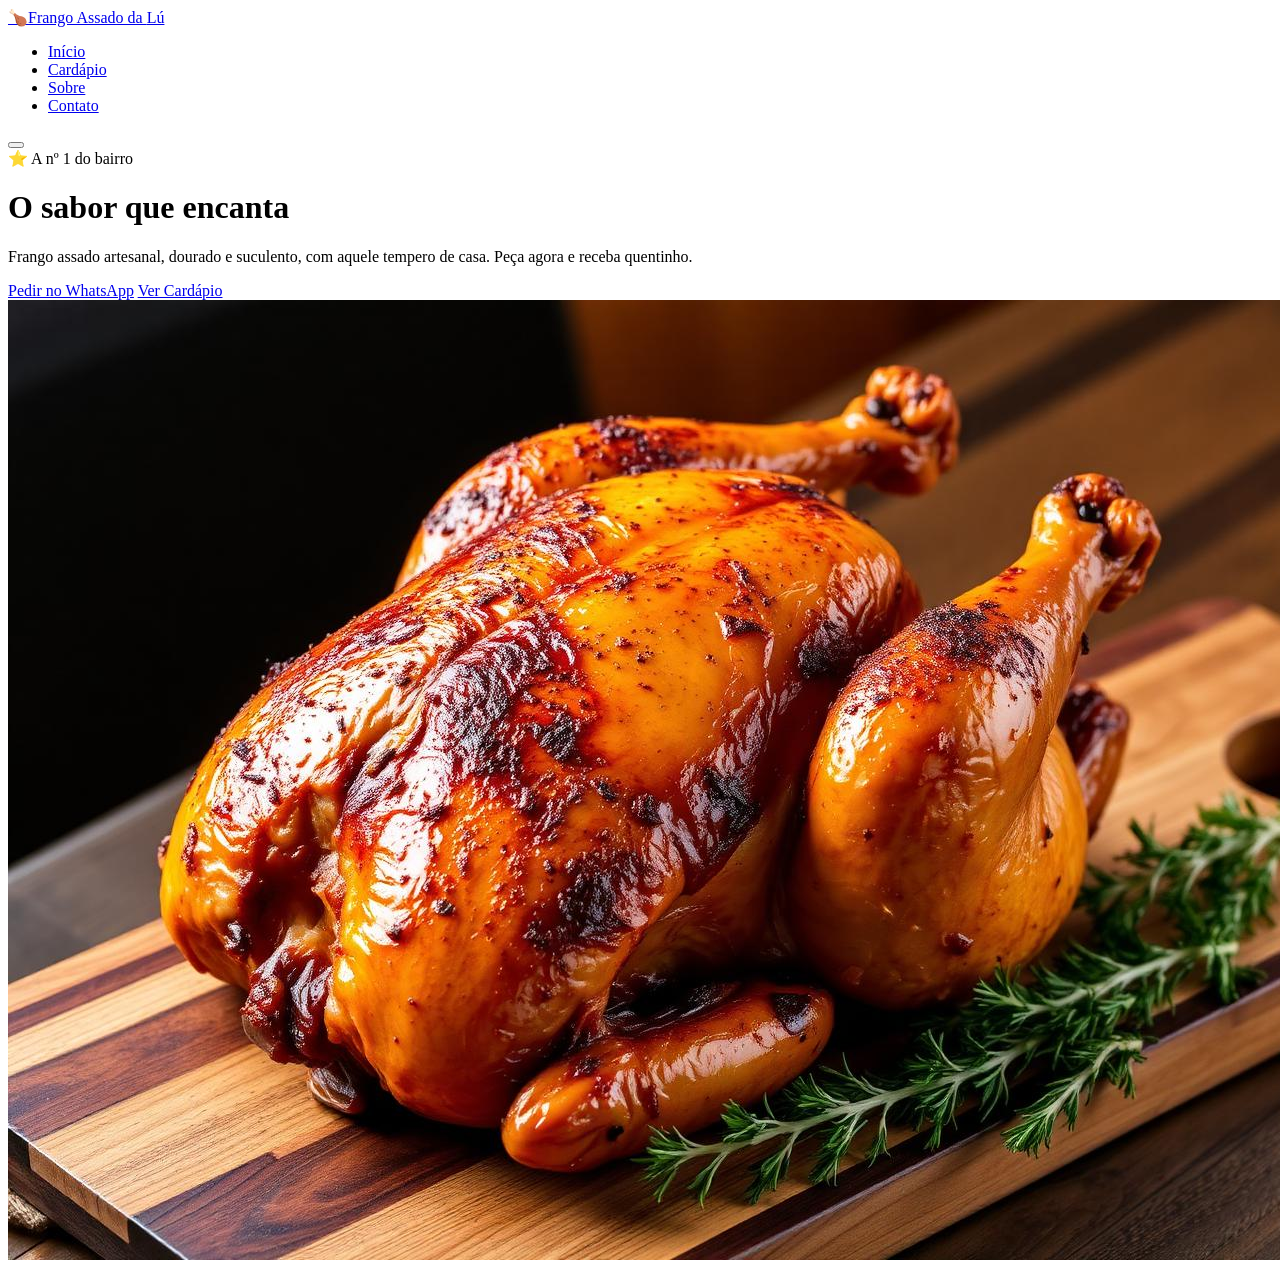
==== Projeto-Frango/index.html @ af5839d5 "html" ====
<!doctype html>
<html lang="pt-br">
  <head>
    <meta charset="UTF-8" />
    <meta name="viewport" content="width=device-width, initial-scale=1.0" />
    <title>Frango Assado da Lú</title>
    <meta
      name="description"
      content="Frango assado artesanal, marmitas e bebidas com tempero especial. Peça pelo WhatsApp."
    />
    <link rel="preconnect" href="https://fonts.googleapis.com" />
    <link rel="preconnect" href="https://fonts.gstatic.com" crossorigin />
    <link
      href="https://fonts.googleapis.com/css2?family=Poppins:wght@400;500;700&display=swap"
      rel="stylesheet"
    />
    <link
      rel="stylesheet"
      href="https://cdnjs.cloudflare.com/ajax/libs/font-awesome/6.0.0-beta3/css/all.min.css"
    />
    <link rel="stylesheet" href="style.css" />
  </head>
  <body>
    <!-- NAVBAR -->
    <nav class="navbar" id="navbar">
      <div class="container nav-inner">
        <a href="#home" class="logo"> 🍗Frango Assado da <span>Lú</span></a>
        <ul class="nav-links" id="navlinks">
          <li><a href="#home">Início</a></li>
          <li><a href="#menu">Cardápio</a></li>
          <li><a href="#about">Sobre</a></li>
          <li><a href="#contact">Contato</a></li>
        </ul>
        <button class="menu-toggle" id="menuToggle" aria-label="Menu">
          <span></span><span></span><span></span>
        </button>
      </div>
    </nav>
    <!-- HERO -->
    <header class="hero" id="home">
      <div class="container hero-grid">
        <div class="hero-text">
          <span class="badge">⭐ A nº 1 do bairro</span>
          <h1>O sabor que <span class="highlight">encanta</span></h1>
          <p>
            Frango assado artesanal, dourado e suculento, com aquele tempero de
            casa. Peça agora e receba quentinho.
          </p>
          <div class="hero-actions">
            <a
              href="https://wa.me/5511999999999"
              class="btn btn-priamry"
              target="_blank"
              rel="noopener"
              >Pedir no WhatsApp</a
            >
            <a href="#cardapio" class="btn btn-ghost"> Ver Cardápio</a>
          </div>
        </div>
        <div class="hero-image">
          <img src="Imagens/hero.jpg" alt="Frango assado dourado" />
        </div>
      </div>
    </header>
  </body>
</html>
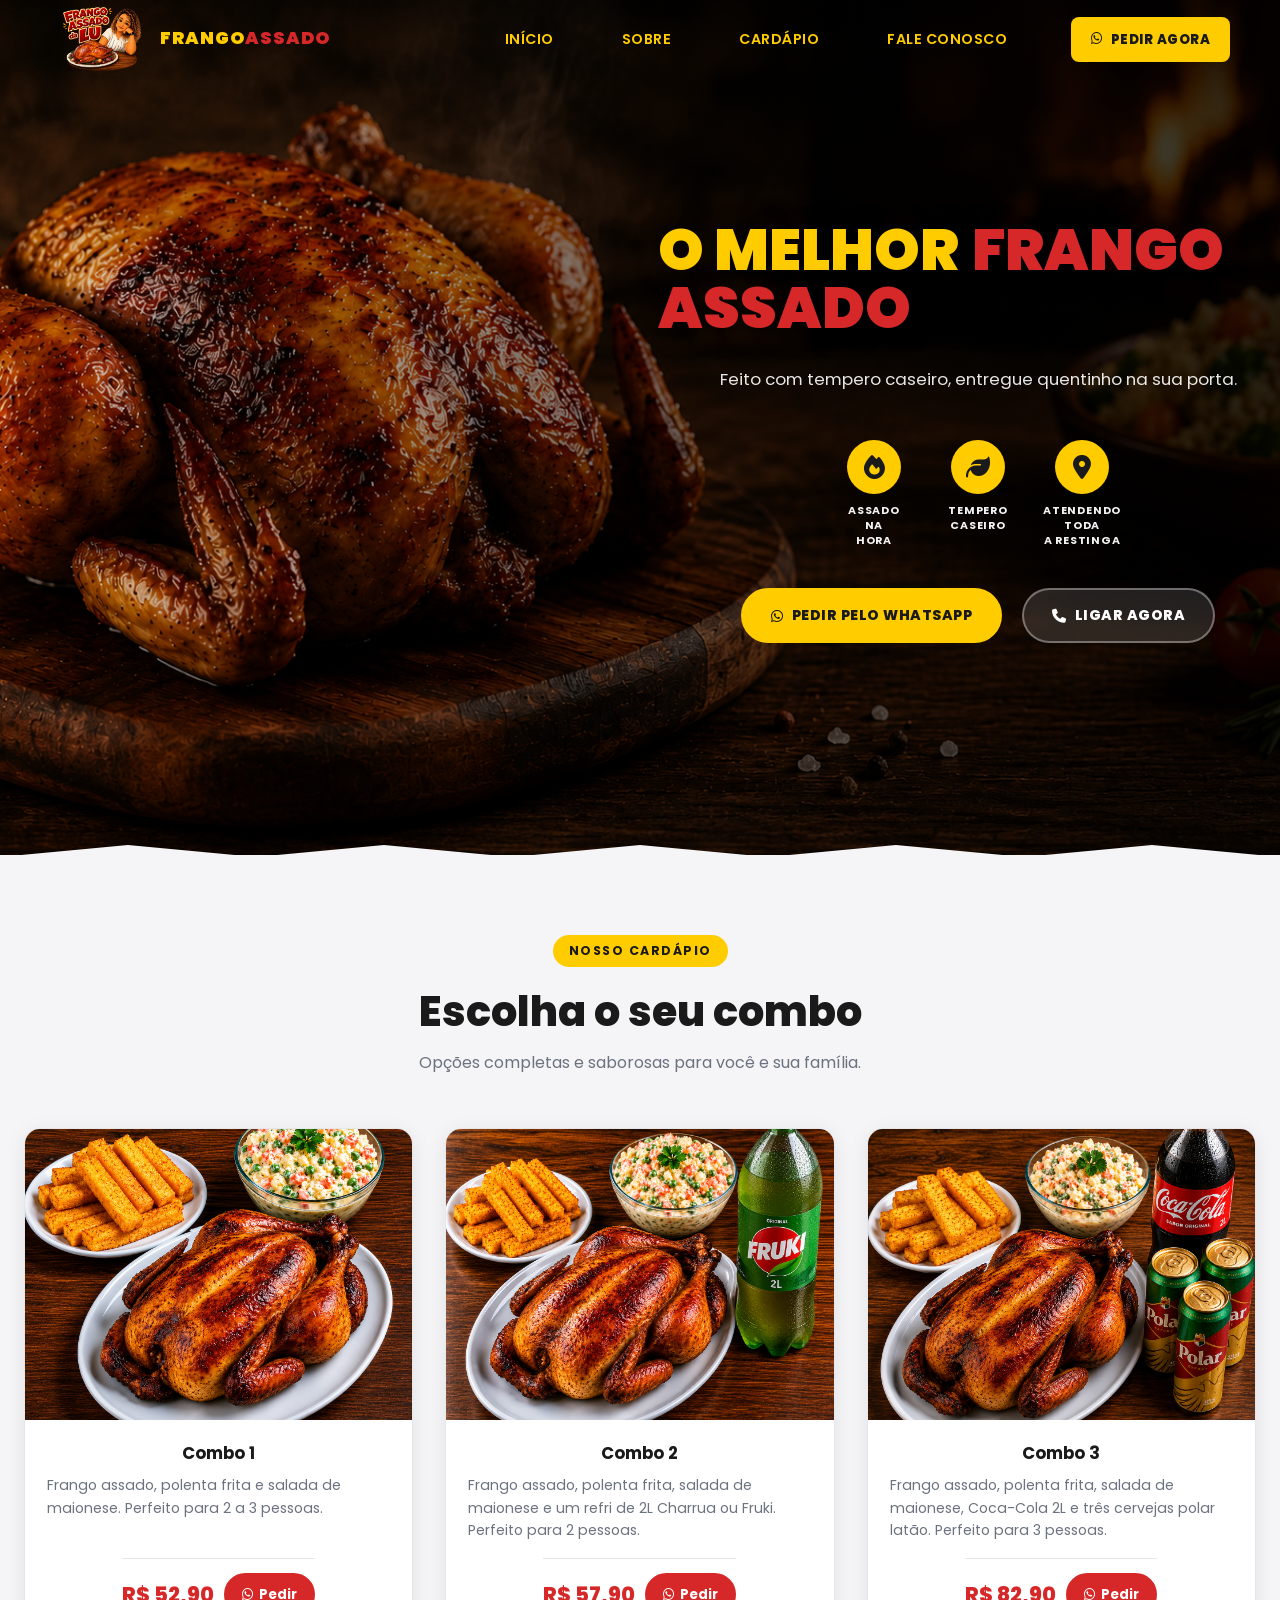
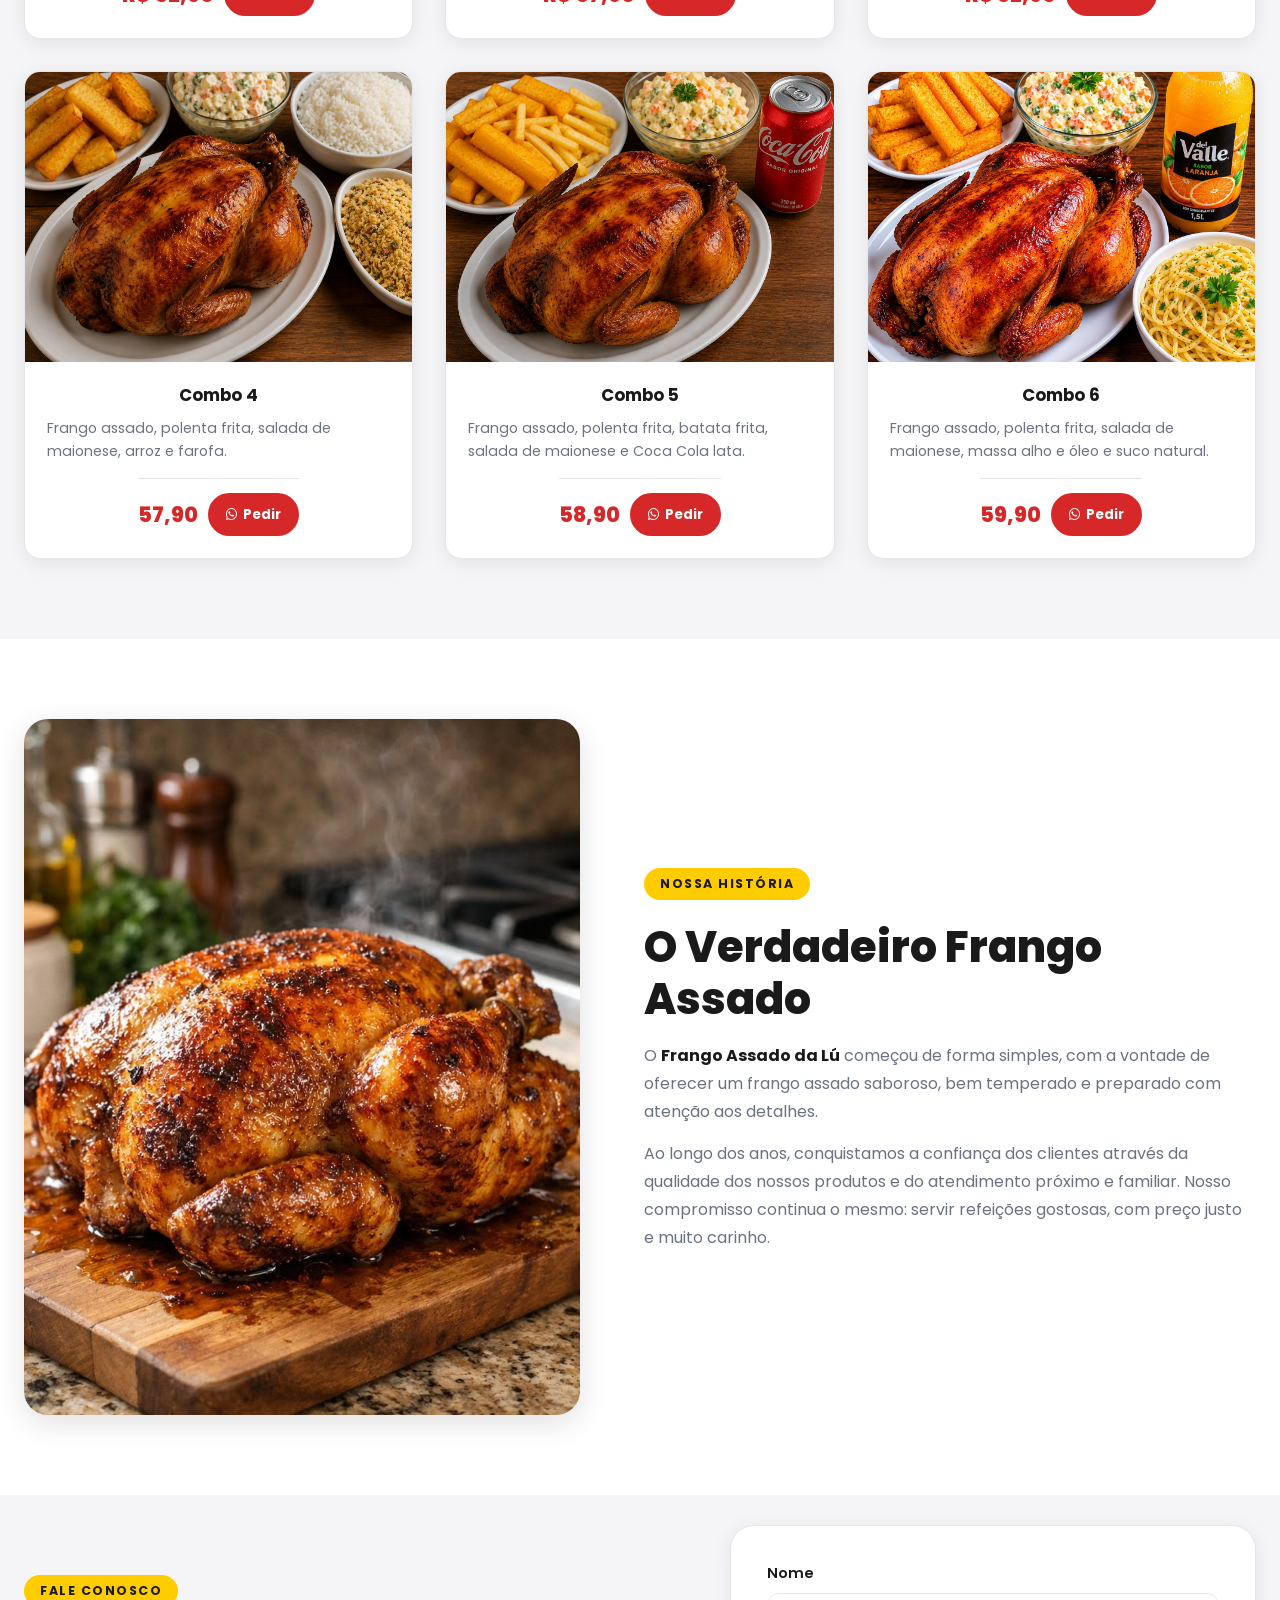
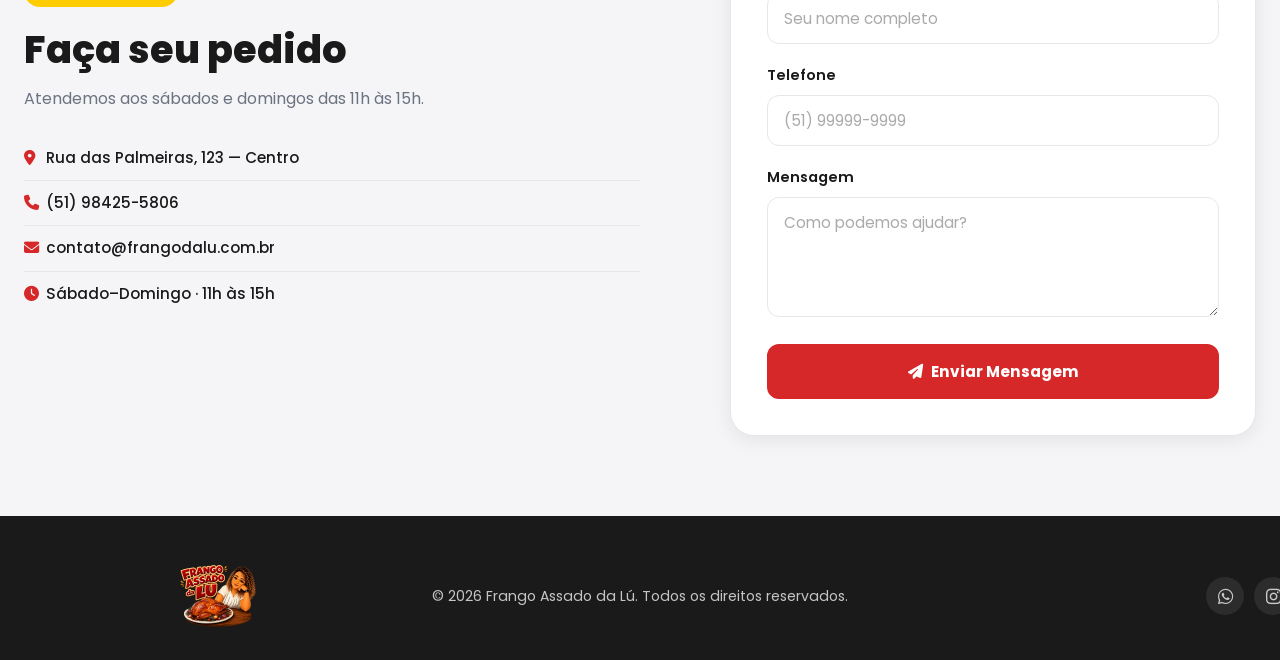
==== commit 31c18c2e: "Mais Atualizações" ====
--- a/Projeto-Frango/index.html
+++ b/Projeto-Frango/index.html
@@ -11,56 +11,410 @@
     <link rel="preconnect" href="https://fonts.googleapis.com" />
     <link rel="preconnect" href="https://fonts.gstatic.com" crossorigin />
     <link
-      href="https://fonts.googleapis.com/css2?family=Poppins:wght@400;500;700&display=swap"
+      href="https://fonts.googleapis.com/css2?family=Poppins:wght@400;500;600;700;800;900&display=swap"
       rel="stylesheet"
     />
     <link
       rel="stylesheet"
-      href="https://cdnjs.cloudflare.com/ajax/libs/font-awesome/6.0.0-beta3/css/all.min.css"
+      href="https://cdnjs.cloudflare.com/ajax/libs/font-awesome/6.4.0/css/all.min.css"
     />
-    <link rel="stylesheet" href="style.css" />
+    <link rel="stylesheet" href="frango.css" />
   </head>
   <body>
     <!-- NAVBAR -->
-    <nav class="navbar" id="navbar">
+    <nav class="navbar" id="navbar" aria-label="Menu principal">
       <div class="container nav-inner">
-        <a href="#home" class="logo"> 🍗Frango Assado da <span>Lú</span></a>
+        <a href="#home" class="logo">
+          <div class="logo-icon">
+            <img
+              src="Imagens/Image 5 7 de jun. de 2026, 18_59_20.png"
+              alt="Logo do Frango Assado"
+            />
+          </div>
+          <div class="logo-texto">
+            <span class="logo-frango">FRANGO</span>
+            <span class="logo-assado">ASSADO</span>
+          </div>
+        </a>
+
         <ul class="nav-links" id="navlinks">
-          <li><a href="#home">Início</a></li>
-          <li><a href="#menu">Cardápio</a></li>
-          <li><a href="#about">Sobre</a></li>
-          <li><a href="#contact">Contato</a></li>
+          <li><a href="#home" class="nav-active">INÍCIO</a></li>
+          <li><a href="#sobre">SOBRE</a></li>
+          <li><a href="#cardapio">CARDÁPIO</a></li>
+          <li><a href="#contato">FALE CONOSCO</a></li>
         </ul>
-        <button class="menu-toggle" id="menuToggle" aria-label="Menu">
+
+        <a
+          href="https://wa.me/5551984255806"
+          class="btn-nav-pedir"
+          target="_blank"
+          rel="noopener noreferrer"
+        >
+          <i class="fa-brands fa-whatsapp"></i> PEDIR AGORA
+        </a>
+
+        <button
+          class="menu-toggle"
+          id="menuToggle"
+          aria-label="Abrir menu"
+          aria-expanded="false"
+        >
           <span></span><span></span><span></span>
         </button>
       </div>
     </nav>
+
     <!-- HERO -->
     <header class="hero" id="home">
-      <div class="container hero-grid">
+      <div class="hero-bg">
+        <img
+          src="Imagens/Image 7 1 de jun. de 2026, 20_41_05.png"
+          alt="Frango assado dourado e suculento"
+          class="hero-bg-img"
+        />
+        <div class="hero-overlay"></div>
+        <div class="hero-torn-edge"></div>
+      </div>
+      <div class="container hero-content">
         <div class="hero-text">
-          <span class="badge">⭐ A nº 1 do bairro</span>
-          <h1>O sabor que <span class="highlight">encanta</span></h1>
-          <p>
-            Frango assado artesanal, dourado e suculento, com aquele tempero de
-            casa. Peça agora e receba quentinho.
+          <h1>O MELHOR <span class="highlight-yellow">FRANGO ASSADO</span></h1>
+          <p class="hero-sub">
+            Feito com tempero caseiro, entregue quentinho na sua porta.
           </p>
+          <div class="hero-badges">
+            <div class="hero-badge-item">
+              <i class="fa-solid fa-fire"></i>
+              <span>ASSADO NA <br />HORA</span>
+            </div>
+            <div class="hero-badge-item">
+              <i class="fa-solid fa-leaf"></i>
+              <span>TEMPERO <br />CASEIRO</span>
+            </div>
+            <div class="hero-badge-item">
+              <i class="fa-solid fa-map-marker-alt"></i>
+              <span>ATENDENDO TODA<br />A RESTINGA</span>
+            </div>
+          </div>
           <div class="hero-actions">
             <a
-              href="https://wa.me/5511999999999"
-              class="btn btn-priamry"
+              href="https://wa.me/5551984255806"
+              class="btn btn-yellow"
               target="_blank"
-              rel="noopener"
-              >Pedir no WhatsApp</a
+              rel="noopener noreferrer"
             >
-            <a href="#cardapio" class="btn btn-ghost"> Ver Cardápio</a>
+              <i class="fa-brands fa-whatsapp"></i> PEDIR PELO WHATSAPP
+            </a>
+            <a href="#contato" class="btn btn-dark">
+              <i class="fa-solid fa-phone"></i> LIGAR AGORA
+            </a>
           </div>
         </div>
-        <div class="hero-image">
-          <img src="Imagens/hero.jpg" alt="Frango assado dourado" />
-        </div>
       </div>
     </header>
+
+    <!-- CARDÁPIO -->
+    <section class="section cardapio" id="cardapio">
+      <div class="container">
+        <div class="section-head">
+          <span class="eyebrow">Nosso Cardápio</span>
+          <h2>Escolha o seu combo</h2>
+          <p>Opções completas e saborosas para você e sua família.</p>
+        </div>
+
+        <div class="cards-grid">
+          <!-- Linha 1: combos com imagem -->
+          <article class="card">
+            <div class="card-img">
+              <img
+                src="Imagens/Image 4 7 de jun. de 2026, 20_10_17.png"
+                alt="Combo Frango Inteiro"
+                loading="lazy"
+              />
+            </div>
+            <div class="card-body">
+              <h3>Combo 1</h3>
+              <p class="card-desc">
+                Frango assado, polenta frita e salada de maionese. Perfeito para
+                2 a 3 pessoas.
+              </p>
+              <div class="card-footer">
+                <span class="preco">R$ 52,90</span>
+                <a
+                  href="https://wa.me/5551984255806"
+                  class="btn-pedir"
+                  target="_blank"
+                  rel="noopener noreferrer"
+                >
+                  <i class="fa-brands fa-whatsapp"></i> Pedir
+                </a>
+              </div>
+            </div>
+          </article>
+
+          <article class="card">
+            <div class="card-img">
+              <img
+                src="Imagens/Image 2 7 de jun. de 2026, 20_10_29.png"
+                alt="Combo Meio Frango"
+                loading="lazy"
+              />
+            </div>
+            <div class="card-body">
+              <h3>Combo 2</h3>
+              <p class="card-desc">
+                Frango assado, polenta frita, salada de maionese e um refri de
+                2L Charrua ou Fruki. Perfeito para 2 pessoas.
+              </p>
+              <div class="card-footer">
+                <span class="preco">R$ 57,90</span>
+                <a
+                  href="https://wa.me/5551984255806"
+                  class="btn-pedir"
+                  target="_blank"
+                  rel="noopener noreferrer"
+                >
+                  <i class="fa-brands fa-whatsapp"></i> Pedir
+                </a>
+              </div>
+            </div>
+          </article>
+
+          <article class="card">
+            <div class="card-img">
+              <img
+                src="Imagens/Image 7 de jun. de 2026, 20_50_08.png"
+                alt="Combo Frango Picante"
+                loading="lazy"
+              />
+            </div>
+            <div class="card-body">
+              <h3>Combo 3</h3>
+              <p class="card-desc">
+                Frango assado, polenta frita, salada de maionese, Coca-Cola 2L e
+                três cervejas polar latão. Perfeito para 3 pessoas.
+              </p>
+              <div class="card-footer">
+                <span class="preco">R$ 82,90</span>
+                <a
+                  href="https://wa.me/5551984255806"
+                  class="btn-pedir"
+                  target="_blank"
+                  rel="noopener noreferrer"
+                >
+                  <i class="fa-brands fa-whatsapp"></i> Pedir
+                </a>
+              </div>
+            </div>
+          </article>
+
+          <article class="card">
+            <div class="card-img">
+              <img
+                src="Imagens/combo1.png"
+                alt="Frango assado polenta frita salada de maionese arroz e farofa"
+                loading="lazy"
+              />
+            </div>
+            <div class="card-body">
+              <h3>Combo 4</h3>
+              <p class="card-desc">
+                Frango assado, polenta frita, salada de maionese, arroz e
+                farofa.
+              </p>
+              <div class="card-footer">
+                <span class="preco">57,90</span>
+                <a
+                  href="https://wa.me/5551984255806"
+                  class="btn-pedir"
+                  target="_blank"
+                  rel="noopener noreferrer"
+                >
+                  <i class="fa-brands fa-whatsapp"></i> Pedir
+                </a>
+              </div>
+            </div>
+          </article>
+
+          <article class="card">
+            <div class="card-img">
+              <img
+                src="Imagens/combo2.png"
+                alt="frango assado inteiro polenta e batata frita salada de maionese coca cola lata"
+                loading="lazy"
+              />
+            </div>
+            <div class="card-body">
+              <h3>Combo 5</h3>
+              <p class="card-desc">
+                Frango assado, polenta frita, batata frita, salada de maionese e
+                Coca Cola lata.
+              </p>
+              <div class="card-footer">
+                <span class="preco">58,90</span>
+                <a
+                  href="https://wa.me/5551984255806"
+                  class="btn-pedir"
+                  target="_blank"
+                  rel="noopener noreferrer"
+                >
+                  <i class="fa-brands fa-whatsapp"></i> Pedir
+                </a>
+              </div>
+            </div>
+          </article>
+
+          <article class="card">
+            <div class="card-img">
+              <img
+                src="Imagens/combo3.png"
+                alt="frango assado inteiro polenta e batata frita salada de maionese coca cola lata cerveja polar lata"
+                loading="lazy"
+              />
+            </div>
+            <div class="card-body">
+              <h3>Combo 6</h3>
+              <p class="card-desc">
+                Frango assado, polenta frita, salada de maionese, massa alho e
+                óleo e suco natural.
+              </p>
+              <div class="card-footer">
+                <span class="preco">59,90</span>
+                <a
+                  href="https://wa.me/5551984255806"
+                  class="btn-pedir"
+                  target="_blank"
+                  rel="noopener noreferrer"
+                >
+                  <i class="fa-brands fa-whatsapp"></i> Pedir
+                </a>
+              </div>
+            </div>
+          </article>
+        </div>
+      </div>
+    </section>
+
+    <!-- SOBRE -->
+    <section class="section sobre" id="sobre">
+      <div class="container sobre-grid">
+        <div class="sobre-image">
+          <img
+            src="Imagens/df5603083212c1d8d570ab9d899d1f08.jpg"
+            alt="Frango assado sendo preparado com carinho"
+          />
+        </div>
+        <div class="sobre-text">
+          <span class="eyebrow">Nossa História</span>
+          <h2>O Verdadeiro Frango Assado</h2>
+          <p>
+            O <strong>Frango Assado da Lú</strong> começou de forma simples, com
+            a vontade de oferecer um frango assado saboroso, bem temperado e
+            preparado com atenção aos detalhes.
+          </p>
+          <p>
+            Ao longo dos anos, conquistamos a confiança dos clientes através da
+            qualidade dos nossos produtos e do atendimento próximo e familiar.
+            Nosso compromisso continua o mesmo: servir refeições gostosas, com
+            preço justo e muito carinho.
+          </p>
+        </div>
+      </div>
+    </section>
+
+    <!-- CONTATO -->
+    <section class="section contato" id="contato">
+      <div class="container">
+        <div class="contato-grid">
+          <div class="contato-info">
+            <span class="eyebrow">Fale conosco</span>
+            <h2>Faça seu pedido</h2>
+            <p>Atendemos aos sábados e domingos das 11h às 15h.</p>
+            <ul class="info-list">
+              <li>
+                <i class="fa-solid fa-location-dot"></i> Rua das Palmeiras, 123
+                — Centro
+              </li>
+              <li><i class="fa-solid fa-phone"></i> (51) 98425-5806</li>
+              <li>
+                <i class="fa-solid fa-envelope"></i> contato@frangodalu.com.br
+              </li>
+              <li>
+                <i class="fa-solid fa-clock"></i> Sábado–Domingo · 11h às 15h
+              </li>
+            </ul>
+          </div>
+          <form class="formulario" id="formContato" novalidate>
+            <div class="form-group">
+              <label for="nome">Nome</label>
+              <input
+                type="text"
+                id="nome"
+                name="nome"
+                placeholder="Seu nome completo"
+                autocomplete="name"
+              />
+              <span class="erro" id="erro-nome"></span>
+            </div>
+            <div class="form-group">
+              <label for="telefone">Telefone</label>
+              <input
+                type="tel"
+                id="telefone"
+                name="telefone"
+                placeholder="(51) 99999-9999"
+                autocomplete="tel"
+              />
+              <span class="erro" id="erro-telefone"></span>
+            </div>
+            <div class="form-group">
+              <label for="mensagem">Mensagem</label>
+              <textarea
+                id="mensagem"
+                name="mensagem"
+                rows="4"
+                placeholder="Como podemos ajudar?"
+              ></textarea>
+              <span class="erro" id="erro-mensagem"></span>
+            </div>
+            <button type="submit" class="btn btn-primary btn-block">
+              <i class="fa-solid fa-paper-plane"></i> Enviar Mensagem
+            </button>
+            <p class="form-sucesso" id="formSucesso">
+              ✅ Mensagem enviada! Entraremos em contato em breve.
+            </p>
+          </form>
+        </div>
+      </div>
+    </section>
+
+    <!-- FOOTER -->
+    <footer class="footer">
+      <div class="container footer-inner">
+        <img
+          src="Imagens/Image 5 7 de jun. de 2026, 18_59_20.png"
+          alt="Frango Assado da Lú"
+        />
+        <p>&copy; 2026 Frango Assado da Lú. Todos os direitos reservados.</p>
+        <div class="footer-social">
+          <img src="Imagens/footer-pag.webp" alt="" />
+          <a
+            href="https://wa.me/5551984255806"
+            target="_blank"
+            rel="noopener noreferrer"
+            aria-label="WhatsApp"
+          >
+            <i class="fa-brands fa-whatsapp"></i>
+          </a>
+          <a
+            href="https://www.instagram.com/frango.assadodaluh/"
+            target="_blank"
+            rel="noopener noreferrer"
+            aria-label="Instagram"
+          >
+            <i class="fa-brands fa-instagram"></i>
+          </a>
+        </div>
+      </div>
+    </footer>
   </body>
 </html>
--- a/Projeto-Frango/frango.css
+++ b/Projeto-Frango/frango.css
@@ -0,0 +1,927 @@
+/* =====================================================
+   Frango Assado da Lú — frango.css
+   ===================================================== */
+
+/* VARIÁVEIS */
+:root {
+  --vermelho: #d62828;
+  --vermelho-escuro: #a51d1d;
+  --vermelho-light: #fff0f0;
+  --amarelo: #ffcc00;
+  --branco: #ffffff;
+  --preto: #1a1a1a;
+  --cinza: #6b7280;
+  --cinza-claro: #f5f5f7;
+  --cinza-borda: #e5e7eb;
+  --sombra: 0 4px 20px rgba(0, 0, 0, 0.08);
+  --sombra-media: 0 8px 30px rgba(0, 0, 0, 0.12);
+  --raio: 16px;
+  --raio-lg: 24px;
+  --transicao: all 0.3s ease;
+}
+
+/* RESET */
+*,
+*::before,
+*::after {
+  margin: 0;
+  padding: 0;
+  box-sizing: border-box;
+  justify-content: center;
+  align-items: center;
+}
+
+html {
+  scroll-behavior: smooth;
+  scroll-padding-top: 80px;
+}
+
+body {
+  font-family: "Poppins", sans-serif;
+  color: var(--preto);
+  background: var(--branco);
+  line-height: 1.6;
+  overflow-x: hidden;
+  -webkit-font-smoothing: antialiased;
+}
+
+img {
+  max-width: 100%;
+  display: block;
+}
+a {
+  text-decoration: none;
+  color: inherit;
+  transition: var(--transicao);
+}
+ul {
+  list-style: none;
+}
+button {
+  font-family: inherit;
+  cursor: pointer;
+  border: none;
+  background: none;
+}
+
+/* LAYOUT */
+.container {
+  max-width: 1400px;
+  margin: 0 auto;
+  padding: 0 24px;
+}
+.section {
+  padding: 80px 0;
+}
+
+/* EYEBROW */
+.eyebrow {
+  display: inline-block;
+  background: var(--amarelo);
+  color: var(--preto);
+  font-weight: 700;
+  padding: 6px 16px;
+  border-radius: 999px;
+  font-size: 0.78rem;
+  text-transform: uppercase;
+  letter-spacing: 1.5px;
+  margin-bottom: 14px;
+}
+
+/* SECTION HEAD */
+.section-head {
+  text-align: center;
+  max-width: 640px;
+  margin: 0 auto 52px;
+}
+.section-head h2 {
+  font-size: clamp(1.9rem, 4vw, 2.6rem);
+  font-weight: 800;
+  line-height: 1.2;
+  margin: 6px 0 12px;
+}
+.section-head p {
+  color: var(--cinza);
+  font-size: 1rem;
+  line-height: 1.7;
+}
+
+/* BOTÕES */
+.btn {
+  display: inline-flex;
+  align-items: center;
+  justify-content: center;
+  gap: 8px;
+  padding: 14px 28px;
+  border-radius: 999px;
+  font-weight: 700;
+  font-size: 0.95rem;
+  transition: var(--transicao);
+  cursor: pointer;
+  border: 2px solid transparent;
+  white-space: nowrap;
+}
+.btn-primary {
+  background: var(--vermelho);
+  color: var(--branco);
+  border-color: var(--vermelho);
+}
+.btn-primary:hover {
+  background: var(--vermelho-escuro);
+  border-color: var(--vermelho-escuro);
+  transform: translateY(-2px);
+}
+.btn-block {
+  width: 100%;
+  border-radius: 12px;
+}
+.btn-yellow {
+  background: var(--amarelo);
+  color: var(--preto);
+  border-color: var(--amarelo);
+  font-weight: 800;
+  font-size: 0.88rem;
+  letter-spacing: 0.5px;
+}
+.btn-yellow:hover {
+  background: #e6b800;
+  border-color: #e6b800;
+  transform: translateY(-2px);
+  box-shadow: 0 8px 24px rgba(255, 204, 0, 0.4);
+}
+.btn-dark {
+  background: rgba(255, 255, 255, 0.12);
+  color: var(--branco);
+  border-color: rgba(255, 255, 255, 0.35);
+  font-weight: 800;
+  font-size: 0.88rem;
+  letter-spacing: 0.5px;
+  backdrop-filter: blur(6px);
+}
+.btn-dark:hover {
+  background: rgba(255, 255, 255, 0.22);
+  border-color: rgba(255, 255, 255, 0.6);
+  transform: translateY(-2px);
+}
+
+/* ====================================================
+   NAVBAR
+==================================================== */
+.navbar {
+  position: absolute;
+  top: 0;
+  left: 0;
+  right: 0;
+  z-index: 999;
+  border-bottom: 1px solid transparent;
+  transition: var(--transicao);
+  background: transparent;
+}
+.navbar.scrolled {
+  box-shadow: var(--sombra);
+  border-bottom-color: var(--cinza-borda);
+}
+.nav-inner {
+  max-width: 1700px;
+  margin: 0 auto;
+  padding: 0 50px;
+  display: flex;
+  align-items: center;
+  justify-content: space-between;
+  height: 78px;
+  gap: 50px;
+}
+
+/* Logo: ícone + texto em duas linhas */
+.logo {
+  display: flex;
+  align-items: center;
+  gap: 10px;
+  text-decoration: none;
+  flex-shrink: 0;
+}
+.logo-icon {
+  width: 100px;
+  height: 100px;
+  display: flex;
+  align-items: center;
+  justify-content: center;
+  font-size: 1.4vw;
+}
+.logo-texto {
+  display: flex;
+  line-height: 1.1;
+  justify-content: flex-start;
+}
+.logo-frango {
+  font-size: 1.1rem;
+  font-weight: 900;
+  color: var(--amarelo);
+  letter-spacing: 1px;
+}
+.logo-assado {
+  font-size: 1.1rem;
+  font-weight: 900;
+  color: var(--vermelho);
+  letter-spacing: 1px;
+  text-transform: uppercase;
+}
+
+/* Links de navegação */
+.nav-links {
+  display: flex;
+  align-items: flex;
+  gap: 40px;
+  flex: 1;
+  justify-content: flex-end;
+}
+.nav-links a {
+  font-weight: 600;
+  font-size: 0.89rem;
+  padding: 8px 14px;
+  border-radius: 8px;
+  color: var(--amarelo);
+  letter-spacing: 0.5px;
+  white-space: nowrap;
+  transition: var(--transicao);
+}
+.nav-links a:hover {
+  color: var(--amarelo);
+}
+.nav-active {
+  color: var(--amarelo) !important;
+}
+
+/* Botão "PEDIR AGORA" na navbar */
+.btn-nav-pedir {
+  display: inline-flex;
+  align-items: center;
+  gap: 8px;
+  background: var(--amarelo);
+  color: var(--preto);
+  font-weight: 800;
+  font-size: 0.82rem;
+  letter-spacing: 0.5px;
+  padding: 12px 20px;
+  border-radius: 8px;
+  white-space: nowrap;
+  flex-shrink: 0;
+  transition: var(--transicao);
+}
+.btn-nav-pedir:hover {
+  background: #e6b800;
+  transform: translateY(-1px);
+  box-shadow: 0 6px 18px rgba(255, 204, 0, 0.4);
+  color: var(--preto);
+}
+
+.menu-toggle {
+  display: none;
+  flex-direction: column;
+  gap: 5px;
+  padding: 6px;
+  border-radius: 8px;
+  flex-shrink: 0;
+}
+.menu-toggle span {
+  width: 24px;
+  height: 2.5px;
+  background: var(--preto);
+  border-radius: 3px;
+  transition: var(--transicao);
+  display: block;
+}
+.menu-toggle.open span:nth-child(1) {
+  transform: translateY(7.5px) rotate(45deg);
+}
+.menu-toggle.open span:nth-child(2) {
+  opacity: 0;
+  transform: scaleX(0);
+}
+.menu-toggle.open span:nth-child(3) {
+  transform: translateY(-7.5px) rotate(-45deg);
+}
+
+/* ====================================================
+   HERO
+==================================================== */
+.hero {
+  position: relative;
+  min-height: 95vh;
+  display: flex;
+  align-items: center;
+  overflow: hidden;
+  background: #1a0a00;
+}
+.hero-bg {
+  position: absolute;
+  inset: 0;
+  z-index: 0;
+}
+.hero-bg-img {
+  width: 100%;
+  height: 100%;
+  object-fit: cover;
+  display: block;
+}
+.hero-overlay {
+  position: absolute;
+  inset: 0;
+  background: linear-gradient(
+    to right,
+    rgba(0, 0, 0, 0.05) 0%,
+    rgba(0, 0, 0, 0.45) 40%,
+    rgba(0, 0, 0, 0.82) 100%
+  );
+}
+.hero-torn-edge {
+  position: absolute;
+  bottom: -2px;
+  left: 0;
+  right: 0;
+  height: 60px;
+  background: var(--cinza-claro);
+  clip-path: polygon(
+    0% 100%,
+    10% 80%,
+    20% 100%,
+    30% 80%,
+    40% 100%,
+    50% 80%,
+    60% 100%,
+    70% 80%,
+    80% 100%,
+    90% 80%,
+    100% 100%
+  );
+  z-index: 2;
+}
+
+.hero-content {
+  position: relative;
+  z-index: 1;
+  display: flex;
+  justify-content: flex-end;
+  padding-top: 100px;
+  padding-bottom: 90px;
+  padding-left: 200px;
+}
+
+.hero-text {
+  max-width: 640px;
+  width: 100%;
+  display: flex;
+  flex-direction: column;
+  align-items: center;
+  text-align: start;
+  transform: translateX(250px);
+}
+
+/* Título principal */
+.hero-text h1 {
+  font-size: 3.6rem;
+  font-weight: 900;
+  line-height: 1em;
+  margin-bottom: 18px;
+  color: var(--amarelo);
+  text-transform: uppercase;
+  text-shadow: 0 3px 24px rgba(0, 0, 0, 0.6);
+}
+
+/* "FRANGO ASSADO" em amarelo, negrito estilo impacto */
+.highlight-yellow {
+  font-size: 3.6rem;
+  color: var(--vermelho);
+  justify-content: flex-end;
+  font-weight: 900;
+  line-height: 1em;
+  padding-left: 3px;
+}
+
+.hero-sub {
+  font-size: 1.05rem;
+  color: rgba(255, 255, 255, 0.9);
+  margin-bottom: 36px;
+  line-height: 1.5;
+  padding: 12px;
+}
+
+/* Badges com ícone amarelo sólido */
+.hero-badges {
+  display: flex;
+  justify-content: center;
+  align-items: flex-start;
+  gap: 40px;
+  margin-bottom: 40px;
+}
+
+.hero-badge-item {
+  display: flex;
+  flex-direction: column;
+  align-items: center;
+  gap: 10px;
+  width: 5vw;
+  text-align: center;
+}
+
+.hero-badge-item i {
+  font-size: 1.5rem;
+  color: var(--preto);
+  background: var(--amarelo);
+  width: 54px;
+  height: 54px;
+  border-radius: 50%;
+  display: flex;
+  align-items: center;
+  justify-content: center;
+}
+
+.hero-badge-item span {
+  font-size: 0.68rem;
+  font-weight: 700;
+  text-transform: uppercase;
+  letter-spacing: 0.8px;
+  line-height: 1.35;
+  color: rgba(255, 255, 255, 0.95);
+}
+
+/* Botões de ação */
+.hero-actions {
+  display: flex;
+  justify-content: center;
+  align-items: center;
+  gap: 20px;
+}
+
+/* ====================================================
+   CARDÁPIO
+==================================================== */
+.cardapio {
+  background: var(--cinza-claro);
+}
+
+.cards-grid {
+  display: grid;
+  grid-template-columns: repeat(auto-fit, minmax(320px, 1fr));
+  gap: 32px;
+  align-items: stretch;
+}
+
+/* Card */
+.card {
+  background: var(--branco);
+  border-radius: var(--raio);
+  overflow: hidden;
+  box-shadow: var(--sombra);
+  border: 1px solid var(--cinza-borda);
+  transition:
+    transform 0.3s ease,
+    box-shadow 0.3s ease;
+  display: flex;
+  flex-direction: column;
+}
+.card:hover {
+  transform: translateY(-6px);
+  box-shadow: var(--sombra-media);
+}
+
+.card-img {
+  width: 100%;
+  aspect-ratio: 4/3;
+  overflow: hidden;
+  background: var(--cinza-claro);
+  flex-shrink: 0;
+}
+.card-img img {
+  width: 100%;
+  height: 100%;
+  object-fit: cover;
+  display: block;
+  transition: transform 0.5s ease;
+}
+.card:hover .card-img img {
+  transform: scale(1.07);
+}
+
+/* Placeholder card */
+.card--placeholder {
+  opacity: 0.7;
+}
+.card--placeholder:hover {
+  opacity: 0.85;
+  transform: translateY(-3px);
+}
+.card-img--empty {
+  aspect-ratio: 4/3;
+  display: flex;
+  align-items: center;
+  justify-content: center;
+  background: linear-gradient(135deg, #f0f0f0, #e4e4e4);
+  border-bottom: 1px dashed var(--cinza-borda);
+}
+.placeholder-icon {
+  font-size: 3rem;
+  color: #bbb;
+}
+
+.card-body {
+  padding: 20px 22px 22px;
+  flex: 1;
+  display: flex;
+  flex-direction: column;
+}
+.card-body h3 {
+  font-size: 1.05rem;
+  font-weight: 700;
+  margin-bottom: 8px;
+}
+.card-desc {
+  color: var(--cinza);
+  font-size: 0.88rem;
+  line-height: 1.6;
+  flex: 1;
+  margin-bottom: 16px;
+}
+.card-footer {
+  display: flex;
+  align-items: center;
+  justify-content: space-between;
+  gap: 10px;
+  padding-top: 14px;
+  border-top: 1px solid var(--cinza-borda);
+}
+.preco {
+  font-size: 1.3rem;
+  font-weight: 800;
+  color: var(--vermelho);
+}
+.preco--breve {
+  color: var(--cinza);
+  font-size: 1rem;
+}
+
+.btn-pedir {
+  display: inline-flex;
+  align-items: center;
+  gap: 6px;
+  background: var(--vermelho);
+  color: var(--branco);
+  font-size: 0.82rem;
+  font-weight: 700;
+  padding: 9px 16px;
+  border-radius: 999px;
+  border: 2px solid var(--vermelho);
+  white-space: nowrap;
+  transition: var(--transicao);
+}
+.btn-pedir:hover {
+  background: var(--vermelho-escuro);
+  border-color: var(--vermelho-escuro);
+  color: var(--branco);
+  transform: translateY(-2px);
+}
+.btn-pedir--off {
+  background: var(--cinza-claro);
+  border-color: var(--cinza-borda);
+  color: var(--cinza);
+  cursor: not-allowed;
+  font-size: 0.82rem;
+  font-weight: 700;
+  padding: 9px 16px;
+  border-radius: 999px;
+  border: 2px solid var(--cinza-borda);
+}
+.btn-pedir--off:hover {
+  transform: none;
+}
+
+/* ====================================================
+   SOBRE
+==================================================== */
+.sobre {
+  background: var(--branco);
+}
+.sobre-grid {
+  display: grid;
+  grid-template-columns: 1fr 1.1fr;
+  gap: 64px;
+  align-items: center;
+}
+.sobre-image img {
+  border-radius: var(--raio-lg);
+  box-shadow: var(--sombra-media);
+  aspect-ratio: 4/5;
+  object-fit: cover;
+  width: 100%;
+}
+.sobre-text h2 {
+  font-size: 43px;
+  font-weight: 800;
+  margin: 8px 0 16px;
+  line-height: 1.2;
+}
+.sobre-text p {
+  color: var(--cinza);
+  margin-bottom: 14px;
+  line-height: 1.75;
+}
+.sobre-text strong {
+  color: var(--preto);
+  font-weight: 700;
+}
+
+/* ====================================================
+   CONTATO
+==================================================== */
+.contato {
+  background: var(--cinza-claro);
+}
+.contato-grid {
+  display: grid;
+  grid-template-columns: 1fr 1fr;
+  align-items: flex-start;
+}
+.contato-info h2 {
+  font-size: clamp(1.8rem, 4vw, 2.4rem);
+  font-weight: 800;
+  margin: 6px 0 12px;
+  line-height: 1.2;
+}
+.contato-info > p {
+  color: var(--cinza);
+  margin-bottom: 24px;
+  line-height: 1.7;
+}
+.info-list li {
+  display: flex-start;
+  align-items: flex-start;
+  gap: 12px;
+  padding: 10px 0;
+  border-bottom: 1px solid var(--cinza-borda);
+
+  font-weight: 500;
+  font-size: 0.95rem;
+}
+.info-list li:last-child {
+  border-bottom: none;
+}
+.info-list li i {
+  color: var(--vermelho);
+  width: 18px;
+  flex-shrink: 0;
+}
+
+.formulario {
+  margin-top: -50px;
+  margin-left: 90px;
+  background: var(--branco);
+  padding: 36px;
+  border-radius: var(--raio-lg);
+  box-shadow: var(--sombra);
+  border: 1px solid var(--cinza-borda);
+}
+.form-group {
+  margin-bottom: 20px;
+}
+.form-group label {
+  display: block;
+  font-weight: 600;
+  margin-bottom: 8px;
+  font-size: 0.9rem;
+}
+.form-group input,
+.form-group textarea {
+  width: 100%;
+  padding: 13px 16px;
+  border: 1.5px solid var(--cinza-borda);
+  border-radius: 12px;
+  font-family: inherit;
+  font-size: 0.95rem;
+  background: var(--branco);
+  color: var(--preto);
+  transition:
+    border-color 0.2s ease,
+    box-shadow 0.2s ease;
+}
+.form-group input:focus,
+.form-group textarea:focus {
+  outline: none;
+  border-color: var(--vermelho);
+  box-shadow: 0 0 0 3px rgba(214, 40, 40, 0.1);
+}
+.form-group input::placeholder,
+.form-group textarea::placeholder {
+  color: #aaa;
+}
+.form-group textarea {
+  resize: vertical;
+  min-height: 110px;
+}
+.erro {
+  color: var(--vermelho);
+  font-size: 0.8rem;
+  display: block;
+  margin-top: 5px;
+  font-weight: 500;
+}
+.form-sucesso {
+  display: none;
+  margin-top: 16px;
+  padding: 14px;
+  background: #d4edda;
+  color: #155724;
+  border-radius: 10px;
+  text-align: center;
+  font-weight: 600;
+  font-size: 0.92rem;
+}
+.form-sucesso.show {
+  display: block;
+  animation: fadeIn 0.4s ease;
+}
+
+/* ====================================================
+   FOOTER
+==================================================== */
+.footer {
+  background: var(--preto);
+  color: rgba(255, 255, 255, 0.75);
+  padding: 48px 0 32px;
+  font-size: 0.88rem;
+}
+
+.footer-inner {
+  display: grid;
+  grid-template-columns: 1fr auto 1fr;
+  align-items: center;
+  gap: 24px;
+  width: 100%;
+}
+
+.footer-inner > img:first-child {
+  justify-self: center;
+}
+
+.footer-inner > p {
+  text-align: center;
+  margin: 0;
+}
+
+.footer-social {
+  justify-self: center;
+  transform: translateX(150px);
+}
+
+/* Imagens do footer com tamanho uniforme */
+.footer-inner > img {
+  height: 64px;
+  width: auto;
+  object-fit: contain;
+  flex-shrink: 0;
+}
+
+.footer-logo {
+  font-size: 1rem;
+  font-weight: 700;
+  color: var(--branco);
+}
+.footer-logo span {
+  color: var(--vermelho);
+}
+.footer-social {
+  display: flex;
+  gap: 10px;
+  align-items: center;
+}
+.footer-social a {
+  display: flex;
+  align-items: center;
+  justify-content: center;
+  width: 38px;
+  height: 38px;
+  border-radius: 50%;
+  background: rgba(255, 255, 255, 0.08);
+  color: rgba(255, 255, 255, 0.75);
+  font-size: 1.1rem;
+  transition: var(--transicao);
+  transform: translateX(30px);
+}
+.footer-social a:hover {
+  background: var(--vermelho);
+  color: var(--branco);
+}
+
+/* ANIMAÇÕES */
+@keyframes fadeIn {
+  from {
+    opacity: 0;
+    transform: translateY(8px);
+  }
+  to {
+    opacity: 1;
+    transform: translateY(0);
+  }
+}
+
+/* ====================================================
+   RESPONSIVIDADE
+==================================================== */
+@media (max-width: 880px) {
+  .section {
+    padding: 60px 0;
+  }
+
+  .btn-nav-pedir {
+    display: none;
+  }
+  .menu-toggle {
+    display: flex;
+  }
+
+  .nav-links {
+    position: absolute;
+    top: 76px;
+    left: 0;
+    right: 0;
+    background: var(--branco);
+    flex-direction: column;
+    align-items: flex-start;
+    padding: 16px 24px 24px;
+    gap: 4px;
+    box-shadow: var(--sombra-media);
+    border-top: 1px solid var(--cinza-borda);
+    transform: translateY(-110%);
+    opacity: 0;
+    pointer-events: none;
+    transition:
+      transform 0.3s ease,
+      opacity 0.3s ease;
+  }
+  .nav-links.open {
+    transform: translateY(0);
+    opacity: 1;
+    pointer-events: all;
+  }
+  .nav-links a {
+    width: 100%;
+    padding: 10px 12px;
+  }
+
+  .hero-content {
+    justify-content: center;
+    padding-top: 110px;
+    padding-bottom: 90px;
+  }
+  .hero-text {
+    text-align: center;
+    max-width: 100%;
+  }
+  .hero-badges {
+    justify-content: center;
+  }
+  .hero-actions {
+    justify-content: center;
+  }
+
+  .cards-grid {
+    grid-template-columns: repeat(2, 1fr);
+    gap: 20px;
+  }
+
+  .sobre-grid,
+  .contato-grid {
+    grid-template-columns: 1fr;
+    gap: 40px;
+  }
+
+  .formulario {
+    padding: 24px 20px;
+    margin-top: 0;
+    margin-left: 0;
+  }
+  .footer-inner {
+    flex-direction: column;
+    align-items: center;
+    text-align: center;
+    gap: 16px;
+  }
+  .footer-inner > img {
+    height: 48px;
+  }
+}
+
+@media (max-width: 480px) {
+  .container {
+    padding: 0 16px;
+  }
+  .hero-text h1 {
+    font-size: 2.2rem;
+  }
+  .cards-grid {
+    grid-template-columns: 1fr;
+    gap: 16px;
+  }
+  .footer-inner > img {
+    height: 40px;
+  }
+}
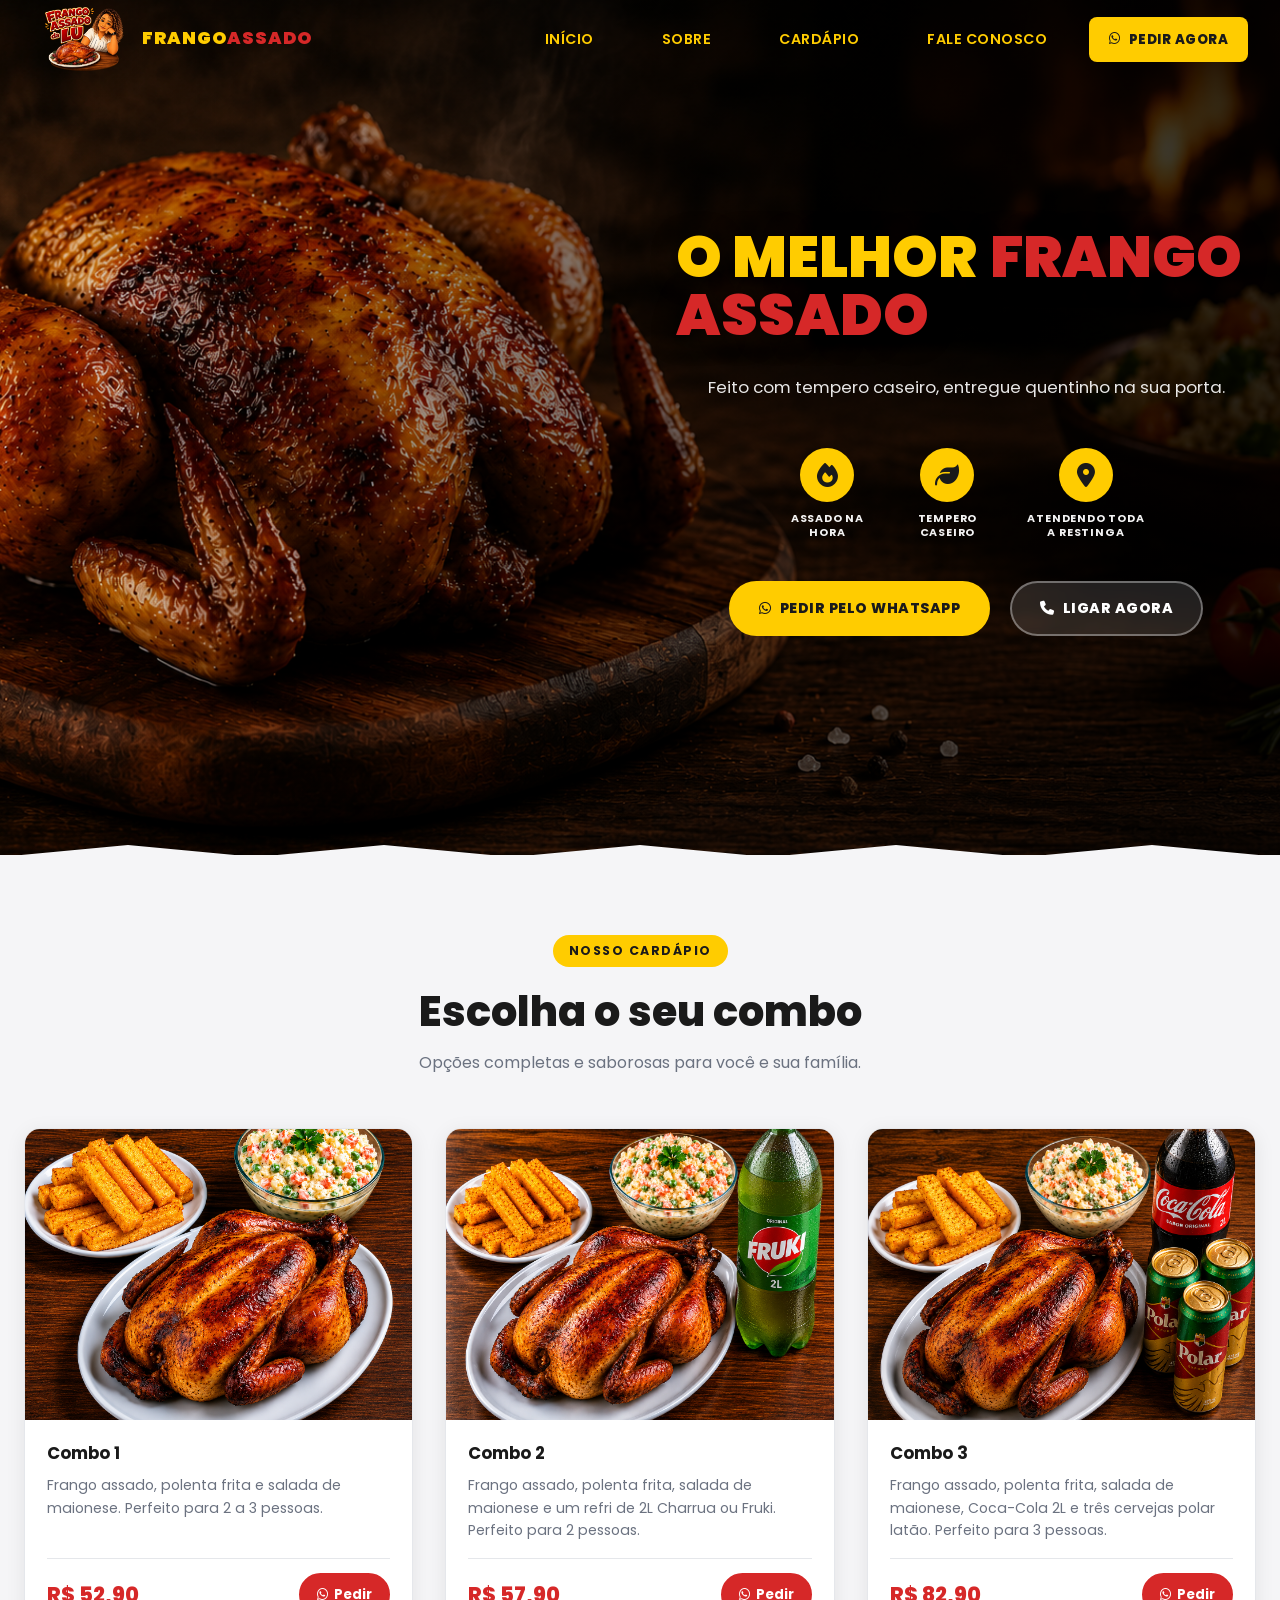
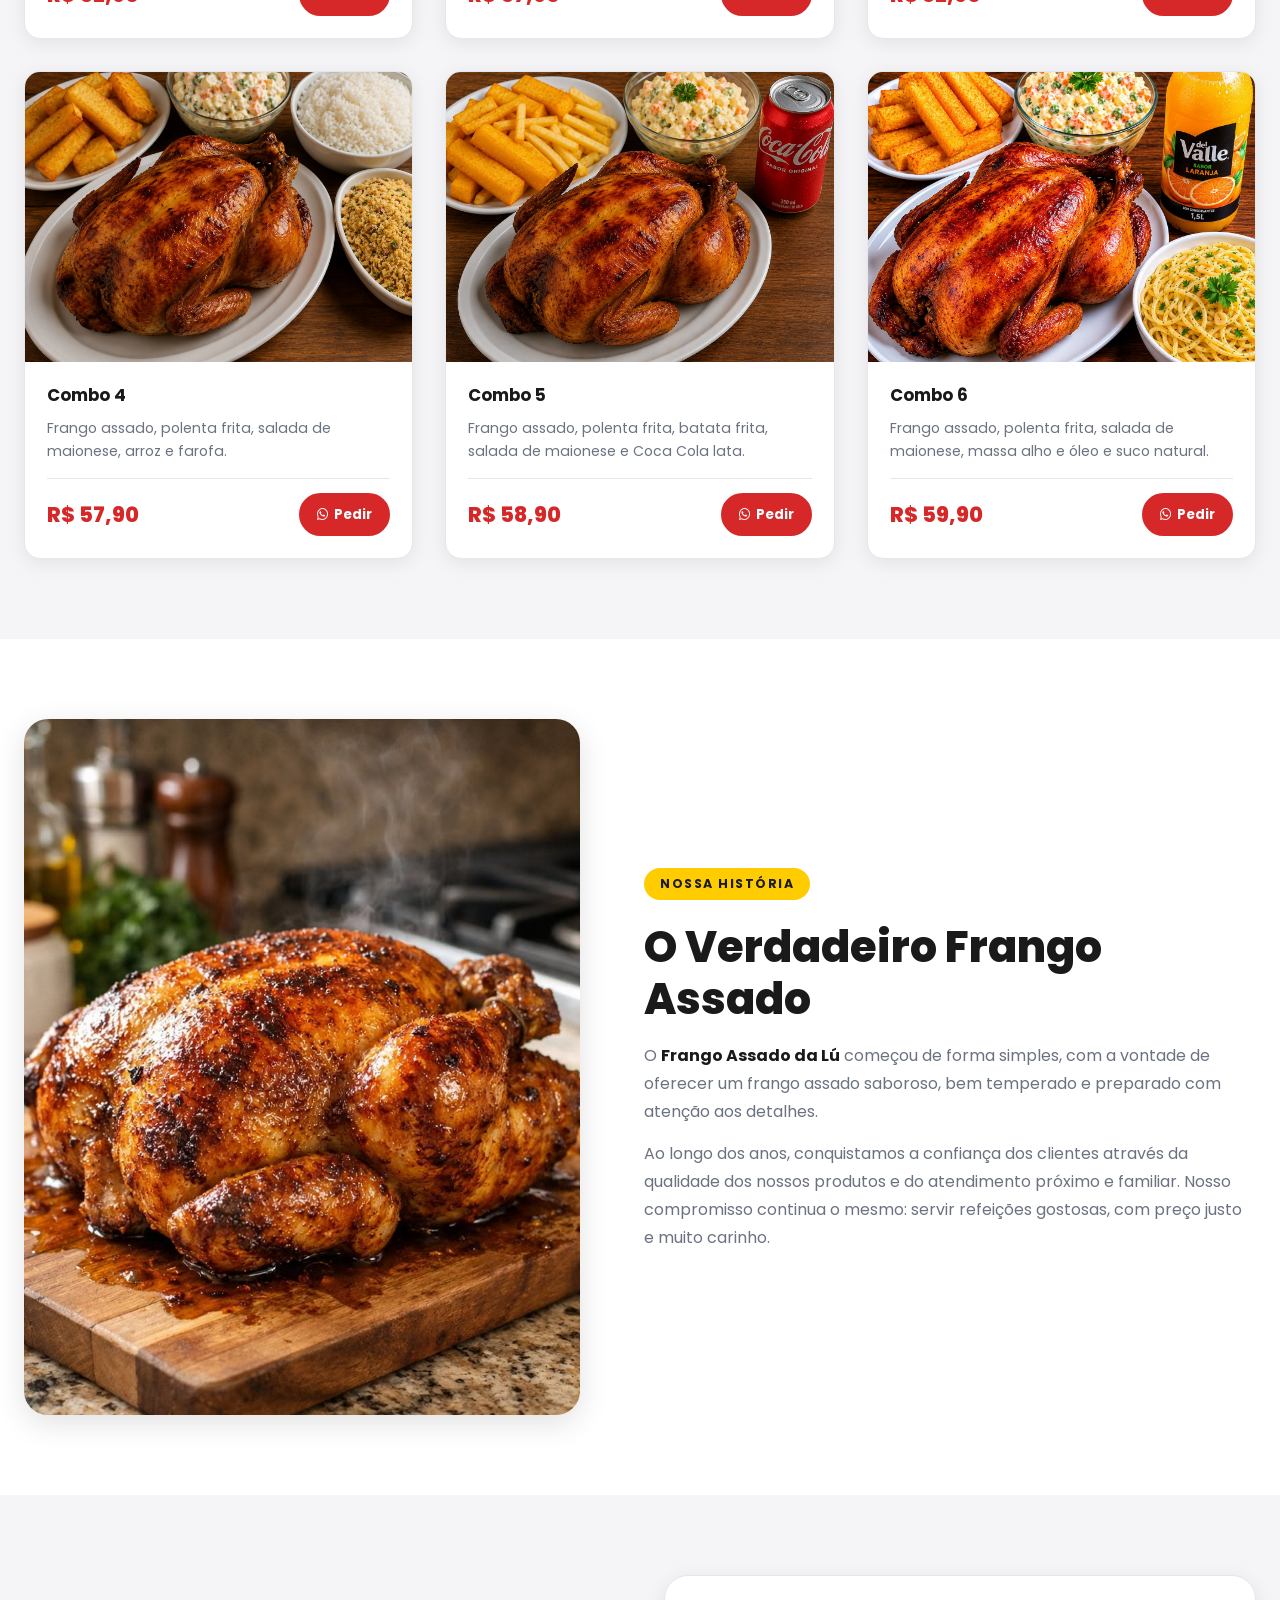
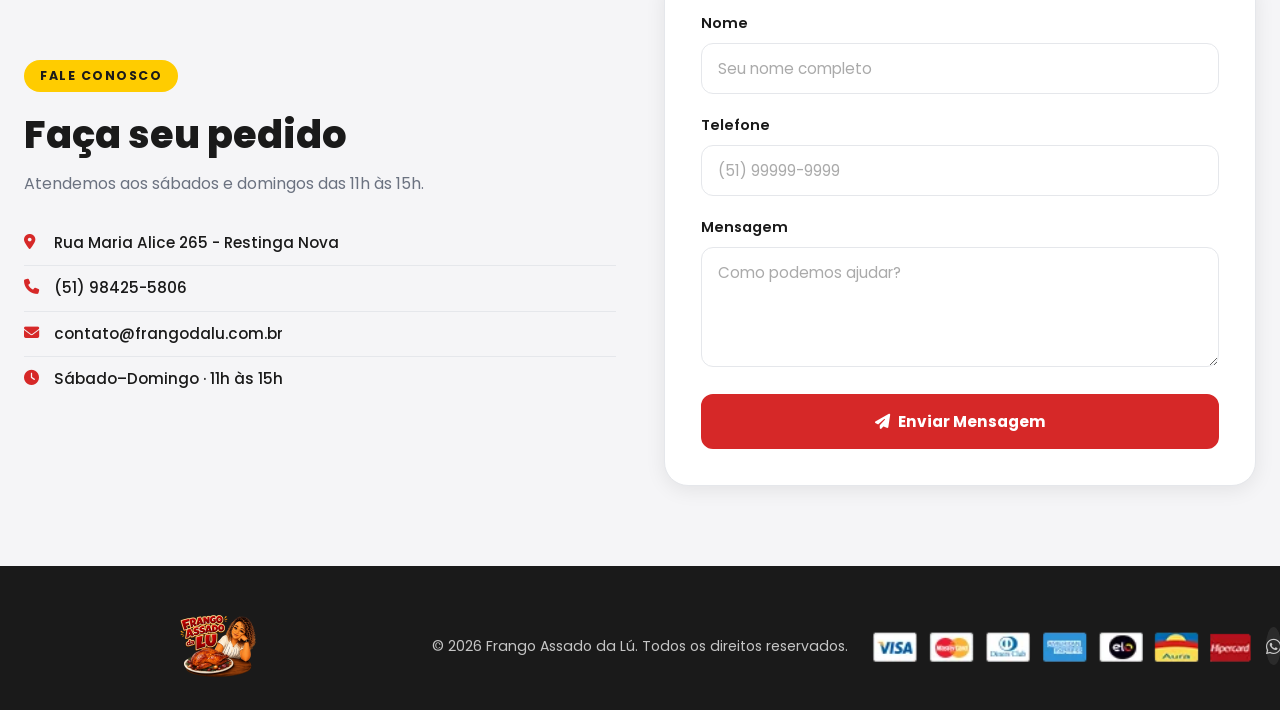
==== commit 63454dd4: "Responsividade resolvida" ====
--- a/Projeto-Frango/index.html
+++ b/Projeto-Frango/index.html
@@ -38,7 +38,9 @@
         </a>
 
         <ul class="nav-links" id="navlinks">
-          <li><a href="#home" class="nav-active">INÍCIO</a></li>
+          <li>
+            <a href="#home" class="nav-active" aria-current="page">INÍCIO</a>
+          </li>
           <li><a href="#sobre">SOBRE</a></li>
           <li><a href="#cardapio">CARDÁPIO</a></li>
           <li><a href="#contato">FALE CONOSCO</a></li>
@@ -50,7 +52,7 @@
           target="_blank"
           rel="noopener noreferrer"
         >
-          <i class="fa-brands fa-whatsapp"></i> PEDIR AGORA
+          <i class="fa-brands fa-whatsapp" aria-hidden="true"></i> PEDIR AGORA
         </a>
 
         <button
@@ -58,6 +60,8 @@
           id="menuToggle"
           aria-label="Abrir menu"
           aria-expanded="false"
+          aria-controls="navlinks"
+          type="button"
         >
           <span></span><span></span><span></span>
         </button>
@@ -83,15 +87,15 @@
           </p>
           <div class="hero-badges">
             <div class="hero-badge-item">
-              <i class="fa-solid fa-fire"></i>
+              <i class="fa-solid fa-fire" aria-hidden="true"></i>
               <span>ASSADO NA <br />HORA</span>
             </div>
             <div class="hero-badge-item">
-              <i class="fa-solid fa-leaf"></i>
+              <i class="fa-solid fa-leaf" aria-hidden="true"></i>
               <span>TEMPERO <br />CASEIRO</span>
             </div>
             <div class="hero-badge-item">
-              <i class="fa-solid fa-map-marker-alt"></i>
+              <i class="fa-solid fa-map-marker-alt" aria-hidden="true"></i>
               <span>ATENDENDO TODA<br />A RESTINGA</span>
             </div>
           </div>
@@ -102,290 +106,315 @@
               target="_blank"
               rel="noopener noreferrer"
             >
-              <i class="fa-brands fa-whatsapp"></i> PEDIR PELO WHATSAPP
+              <i class="fa-brands fa-whatsapp" aria-hidden="true"></i> PEDIR
+              PELO WHATSAPP
             </a>
             <a href="#contato" class="btn btn-dark">
-              <i class="fa-solid fa-phone"></i> LIGAR AGORA
+              <i class="fa-solid fa-phone" aria-hidden="true"></i> LIGAR AGORA
             </a>
           </div>
         </div>
       </div>
     </header>
 
-    <!-- CARDÁPIO -->
-    <section class="section cardapio" id="cardapio">
-      <div class="container">
-        <div class="section-head">
-          <span class="eyebrow">Nosso Cardápio</span>
-          <h2>Escolha o seu combo</h2>
-          <p>Opções completas e saborosas para você e sua família.</p>
+    <main>
+      <!-- CARDÁPIO -->
+      <section
+        class="section cardapio"
+        id="cardapio"
+        aria-labelledby="cardapio-titulo"
+      >
+        <div class="container">
+          <div class="section-head">
+            <span class="eyebrow">Nosso Cardápio</span>
+            <h2 id="cardapio-titulo">Escolha o seu combo</h2>
+            <p>Opções completas e saborosas para você e sua família.</p>
+          </div>
+
+          <div class="cards-grid">
+            <article class="card">
+              <div class="card-img">
+                <img
+                  src="Imagens/Image 4 7 de jun. de 2026, 20_10_17.png"
+                  alt="Combo Frango Inteiro"
+                  loading="lazy"
+                />
+              </div>
+              <div class="card-body">
+                <h3>Combo 1</h3>
+                <p class="card-desc">
+                  Frango assado, polenta frita e salada de maionese. Perfeito
+                  para 2 a 3 pessoas.
+                </p>
+                <div class="card-footer">
+                  <span class="preco">R$ 52,90</span>
+                  <a
+                    href="https://wa.me/5551984255806"
+                    class="btn-pedir"
+                    target="_blank"
+                    rel="noopener noreferrer"
+                  >
+                    <i class="fa-brands fa-whatsapp" aria-hidden="true"></i>
+                    Pedir
+                  </a>
+                </div>
+              </div>
+            </article>
+
+            <article class="card">
+              <div class="card-img">
+                <img
+                  src="Imagens/Image 2 7 de jun. de 2026, 20_10_29.png"
+                  alt="Combo Meio Frango"
+                  loading="lazy"
+                />
+              </div>
+              <div class="card-body">
+                <h3>Combo 2</h3>
+                <p class="card-desc">
+                  Frango assado, polenta frita, salada de maionese e um refri de
+                  2L Charrua ou Fruki. Perfeito para 2 pessoas.
+                </p>
+                <div class="card-footer">
+                  <span class="preco">R$ 57,90</span>
+                  <a
+                    href="https://wa.me/5551984255806"
+                    class="btn-pedir"
+                    target="_blank"
+                    rel="noopener noreferrer"
+                  >
+                    <i class="fa-brands fa-whatsapp" aria-hidden="true"></i>
+                    Pedir
+                  </a>
+                </div>
+              </div>
+            </article>
+
+            <article class="card">
+              <div class="card-img">
+                <img
+                  src="Imagens/Image 7 de jun. de 2026, 20_50_08.png"
+                  alt="Combo Frango Picante"
+                  loading="lazy"
+                />
+              </div>
+              <div class="card-body">
+                <h3>Combo 3</h3>
+                <p class="card-desc">
+                  Frango assado, polenta frita, salada de maionese, Coca-Cola 2L
+                  e três cervejas polar latão. Perfeito para 3 pessoas.
+                </p>
+                <div class="card-footer">
+                  <span class="preco">R$ 82,90</span>
+                  <a
+                    href="https://wa.me/5551984255806"
+                    class="btn-pedir"
+                    target="_blank"
+                    rel="noopener noreferrer"
+                  >
+                    <i class="fa-brands fa-whatsapp" aria-hidden="true"></i>
+                    Pedir
+                  </a>
+                </div>
+              </div>
+            </article>
+
+            <article class="card">
+              <div class="card-img">
+                <img
+                  src="Imagens/combo1.png"
+                  alt="Frango assado, polenta frita, salada de maionese, arroz e farofa"
+                  loading="lazy"
+                />
+              </div>
+              <div class="card-body">
+                <h3>Combo 4</h3>
+                <p class="card-desc">
+                  Frango assado, polenta frita, salada de maionese, arroz e
+                  farofa.
+                </p>
+                <div class="card-footer">
+                  <span class="preco">R$ 57,90</span>
+                  <a
+                    href="https://wa.me/5551984255806"
+                    class="btn-pedir"
+                    target="_blank"
+                    rel="noopener noreferrer"
+                  >
+                    <i class="fa-brands fa-whatsapp" aria-hidden="true"></i>
+                    Pedir
+                  </a>
+                </div>
+              </div>
+            </article>
+
+            <article class="card">
+              <div class="card-img">
+                <img
+                  src="Imagens/combo2.png"
+                  alt="Frango assado inteiro, polenta e batata frita, salada de maionese, Coca-Cola lata"
+                  loading="lazy"
+                />
+              </div>
+              <div class="card-body">
+                <h3>Combo 5</h3>
+                <p class="card-desc">
+                  Frango assado, polenta frita, batata frita, salada de maionese
+                  e Coca Cola lata.
+                </p>
+                <div class="card-footer">
+                  <span class="preco">R$ 58,90</span>
+                  <a
+                    href="https://wa.me/5551984255806"
+                    class="btn-pedir"
+                    target="_blank"
+                    rel="noopener noreferrer"
+                  >
+                    <i class="fa-brands fa-whatsapp" aria-hidden="true"></i>
+                    Pedir
+                  </a>
+                </div>
+              </div>
+            </article>
+
+            <article class="card">
+              <div class="card-img">
+                <img
+                  src="Imagens/combo3.png"
+                  alt="Frango assado inteiro, polenta e batata frita, salada de maionese, Coca-Cola lata, cerveja polar lata"
+                  loading="lazy"
+                />
+              </div>
+              <div class="card-body">
+                <h3>Combo 6</h3>
+                <p class="card-desc">
+                  Frango assado, polenta frita, salada de maionese, massa alho e
+                  óleo e suco natural.
+                </p>
+                <div class="card-footer">
+                  <span class="preco">R$ 59,90</span>
+                  <a
+                    href="https://wa.me/5551984255806"
+                    class="btn-pedir"
+                    target="_blank"
+                    rel="noopener noreferrer"
+                  >
+                    <i class="fa-brands fa-whatsapp" aria-hidden="true"></i>
+                    Pedir
+                  </a>
+                </div>
+              </div>
+            </article>
+          </div>
         </div>
-
-        <div class="cards-grid">
-          <!-- Linha 1: combos com imagem -->
-          <article class="card">
-            <div class="card-img">
-              <img
-                src="Imagens/Image 4 7 de jun. de 2026, 20_10_17.png"
-                alt="Combo Frango Inteiro"
-                loading="lazy"
-              />
+      </section>
+
+      <!-- SOBRE -->
+      <section class="section sobre" id="sobre" aria-labelledby="sobre-titulo">
+        <div class="container sobre-grid">
+          <div class="sobre-image">
+            <img
+              src="Imagens/df5603083212c1d8d570ab9d899d1f08.jpg"
+              alt="Frango assado sendo preparado com carinho"
+            />
+          </div>
+          <div class="sobre-text">
+            <span class="eyebrow">Nossa História</span>
+            <h2 id="sobre-titulo">O Verdadeiro Frango Assado</h2>
+            <p>
+              O <strong>Frango Assado da Lú</strong> começou de forma simples,
+              com a vontade de oferecer um frango assado saboroso, bem temperado
+              e preparado com atenção aos detalhes.
+            </p>
+            <p>
+              Ao longo dos anos, conquistamos a confiança dos clientes através
+              da qualidade dos nossos produtos e do atendimento próximo e
+              familiar. Nosso compromisso continua o mesmo: servir refeições
+              gostosas, com preço justo e muito carinho.
+            </p>
+          </div>
+        </div>
+      </section>
+
+      <!-- CONTATO -->
+      <section
+        class="section contato"
+        id="contato"
+        aria-labelledby="contato-titulo"
+      >
+        <div class="container">
+          <div class="contato-grid">
+            <div class="contato-info">
+              <span class="eyebrow">Fale conosco</span>
+              <h2 id="contato-titulo">Faça seu pedido</h2>
+              <p>Atendemos aos sábados e domingos das 11h às 15h.</p>
+              <ul class="info-list">
+                <li>
+                  <i class="fa-solid fa-location-dot" aria-hidden="true"></i>
+                  Rua Maria Alice 265 - Restinga Nova
+                </li>
+                <li>
+                  <i class="fa-solid fa-phone" aria-hidden="true"></i>
+                  (51) 98425-5806
+                </li>
+                <li>
+                  <i class="fa-solid fa-envelope" aria-hidden="true"></i>
+                  contato@frangodalu.com.br
+                </li>
+                <li>
+                  <i class="fa-solid fa-clock" aria-hidden="true"></i>
+                  Sábado–Domingo · 11h às 15h
+                </li>
+              </ul>
             </div>
-            <div class="card-body">
-              <h3>Combo 1</h3>
-              <p class="card-desc">
-                Frango assado, polenta frita e salada de maionese. Perfeito para
-                2 a 3 pessoas.
+            <form class="formulario" id="formContato" novalidate>
+              <div class="form-group">
+                <label for="nome">Nome</label>
+                <input
+                  type="text"
+                  id="nome"
+                  name="nome"
+                  placeholder="Seu nome completo"
+                  autocomplete="name"
+                  aria-describedby="erro-nome"
+                />
+                <span class="erro" id="erro-nome" role="alert"></span>
+              </div>
+              <div class="form-group">
+                <label for="telefone">Telefone</label>
+                <input
+                  type="tel"
+                  id="telefone"
+                  name="telefone"
+                  placeholder="(51) 99999-9999"
+                  autocomplete="tel"
+                  aria-describedby="erro-telefone"
+                />
+                <span class="erro" id="erro-telefone" role="alert"></span>
+              </div>
+              <div class="form-group">
+                <label for="mensagem">Mensagem</label>
+                <textarea
+                  id="mensagem"
+                  name="mensagem"
+                  rows="4"
+                  placeholder="Como podemos ajudar?"
+                  aria-describedby="erro-mensagem"
+                ></textarea>
+                <span class="erro" id="erro-mensagem" role="alert"></span>
+              </div>
+              <button type="submit" class="btn btn-primary btn-block">
+                <i class="fa-solid fa-paper-plane" aria-hidden="true"></i>
+                Enviar Mensagem
+              </button>
+              <p class="form-sucesso" id="formSucesso" role="status">
+                ✅ Mensagem enviada! Entraremos em contato em breve.
               </p>
-              <div class="card-footer">
-                <span class="preco">R$ 52,90</span>
-                <a
-                  href="https://wa.me/5551984255806"
-                  class="btn-pedir"
-                  target="_blank"
-                  rel="noopener noreferrer"
-                >
-                  <i class="fa-brands fa-whatsapp"></i> Pedir
-                </a>
-              </div>
-            </div>
-          </article>
-
-          <article class="card">
-            <div class="card-img">
-              <img
-                src="Imagens/Image 2 7 de jun. de 2026, 20_10_29.png"
-                alt="Combo Meio Frango"
-                loading="lazy"
-              />
-            </div>
-            <div class="card-body">
-              <h3>Combo 2</h3>
-              <p class="card-desc">
-                Frango assado, polenta frita, salada de maionese e um refri de
-                2L Charrua ou Fruki. Perfeito para 2 pessoas.
-              </p>
-              <div class="card-footer">
-                <span class="preco">R$ 57,90</span>
-                <a
-                  href="https://wa.me/5551984255806"
-                  class="btn-pedir"
-                  target="_blank"
-                  rel="noopener noreferrer"
-                >
-                  <i class="fa-brands fa-whatsapp"></i> Pedir
-                </a>
-              </div>
-            </div>
-          </article>
-
-          <article class="card">
-            <div class="card-img">
-              <img
-                src="Imagens/Image 7 de jun. de 2026, 20_50_08.png"
-                alt="Combo Frango Picante"
-                loading="lazy"
-              />
-            </div>
-            <div class="card-body">
-              <h3>Combo 3</h3>
-              <p class="card-desc">
-                Frango assado, polenta frita, salada de maionese, Coca-Cola 2L e
-                três cervejas polar latão. Perfeito para 3 pessoas.
-              </p>
-              <div class="card-footer">
-                <span class="preco">R$ 82,90</span>
-                <a
-                  href="https://wa.me/5551984255806"
-                  class="btn-pedir"
-                  target="_blank"
-                  rel="noopener noreferrer"
-                >
-                  <i class="fa-brands fa-whatsapp"></i> Pedir
-                </a>
-              </div>
-            </div>
-          </article>
-
-          <article class="card">
-            <div class="card-img">
-              <img
-                src="Imagens/combo1.png"
-                alt="Frango assado polenta frita salada de maionese arroz e farofa"
-                loading="lazy"
-              />
-            </div>
-            <div class="card-body">
-              <h3>Combo 4</h3>
-              <p class="card-desc">
-                Frango assado, polenta frita, salada de maionese, arroz e
-                farofa.
-              </p>
-              <div class="card-footer">
-                <span class="preco">57,90</span>
-                <a
-                  href="https://wa.me/5551984255806"
-                  class="btn-pedir"
-                  target="_blank"
-                  rel="noopener noreferrer"
-                >
-                  <i class="fa-brands fa-whatsapp"></i> Pedir
-                </a>
-              </div>
-            </div>
-          </article>
-
-          <article class="card">
-            <div class="card-img">
-              <img
-                src="Imagens/combo2.png"
-                alt="frango assado inteiro polenta e batata frita salada de maionese coca cola lata"
-                loading="lazy"
-              />
-            </div>
-            <div class="card-body">
-              <h3>Combo 5</h3>
-              <p class="card-desc">
-                Frango assado, polenta frita, batata frita, salada de maionese e
-                Coca Cola lata.
-              </p>
-              <div class="card-footer">
-                <span class="preco">58,90</span>
-                <a
-                  href="https://wa.me/5551984255806"
-                  class="btn-pedir"
-                  target="_blank"
-                  rel="noopener noreferrer"
-                >
-                  <i class="fa-brands fa-whatsapp"></i> Pedir
-                </a>
-              </div>
-            </div>
-          </article>
-
-          <article class="card">
-            <div class="card-img">
-              <img
-                src="Imagens/combo3.png"
-                alt="frango assado inteiro polenta e batata frita salada de maionese coca cola lata cerveja polar lata"
-                loading="lazy"
-              />
-            </div>
-            <div class="card-body">
-              <h3>Combo 6</h3>
-              <p class="card-desc">
-                Frango assado, polenta frita, salada de maionese, massa alho e
-                óleo e suco natural.
-              </p>
-              <div class="card-footer">
-                <span class="preco">59,90</span>
-                <a
-                  href="https://wa.me/5551984255806"
-                  class="btn-pedir"
-                  target="_blank"
-                  rel="noopener noreferrer"
-                >
-                  <i class="fa-brands fa-whatsapp"></i> Pedir
-                </a>
-              </div>
-            </div>
-          </article>
+            </form>
+          </div>
         </div>
-      </div>
-    </section>
-
-    <!-- SOBRE -->
-    <section class="section sobre" id="sobre">
-      <div class="container sobre-grid">
-        <div class="sobre-image">
-          <img
-            src="Imagens/df5603083212c1d8d570ab9d899d1f08.jpg"
-            alt="Frango assado sendo preparado com carinho"
-          />
-        </div>
-        <div class="sobre-text">
-          <span class="eyebrow">Nossa História</span>
-          <h2>O Verdadeiro Frango Assado</h2>
-          <p>
-            O <strong>Frango Assado da Lú</strong> começou de forma simples, com
-            a vontade de oferecer um frango assado saboroso, bem temperado e
-            preparado com atenção aos detalhes.
-          </p>
-          <p>
-            Ao longo dos anos, conquistamos a confiança dos clientes através da
-            qualidade dos nossos produtos e do atendimento próximo e familiar.
-            Nosso compromisso continua o mesmo: servir refeições gostosas, com
-            preço justo e muito carinho.
-          </p>
-        </div>
-      </div>
-    </section>
-
-    <!-- CONTATO -->
-    <section class="section contato" id="contato">
-      <div class="container">
-        <div class="contato-grid">
-          <div class="contato-info">
-            <span class="eyebrow">Fale conosco</span>
-            <h2>Faça seu pedido</h2>
-            <p>Atendemos aos sábados e domingos das 11h às 15h.</p>
-            <ul class="info-list">
-              <li>
-                <i class="fa-solid fa-location-dot"></i> Rua das Palmeiras, 123
-                — Centro
-              </li>
-              <li><i class="fa-solid fa-phone"></i> (51) 98425-5806</li>
-              <li>
-                <i class="fa-solid fa-envelope"></i> contato@frangodalu.com.br
-              </li>
-              <li>
-                <i class="fa-solid fa-clock"></i> Sábado–Domingo · 11h às 15h
-              </li>
-            </ul>
-          </div>
-          <form class="formulario" id="formContato" novalidate>
-            <div class="form-group">
-              <label for="nome">Nome</label>
-              <input
-                type="text"
-                id="nome"
-                name="nome"
-                placeholder="Seu nome completo"
-                autocomplete="name"
-              />
-              <span class="erro" id="erro-nome"></span>
-            </div>
-            <div class="form-group">
-              <label for="telefone">Telefone</label>
-              <input
-                type="tel"
-                id="telefone"
-                name="telefone"
-                placeholder="(51) 99999-9999"
-                autocomplete="tel"
-              />
-              <span class="erro" id="erro-telefone"></span>
-            </div>
-            <div class="form-group">
-              <label for="mensagem">Mensagem</label>
-              <textarea
-                id="mensagem"
-                name="mensagem"
-                rows="4"
-                placeholder="Como podemos ajudar?"
-              ></textarea>
-              <span class="erro" id="erro-mensagem"></span>
-            </div>
-            <button type="submit" class="btn btn-primary btn-block">
-              <i class="fa-solid fa-paper-plane"></i> Enviar Mensagem
-            </button>
-            <p class="form-sucesso" id="formSucesso">
-              ✅ Mensagem enviada! Entraremos em contato em breve.
-            </p>
-          </form>
-        </div>
-      </div>
-    </section>
+      </section>
+    </main>
 
     <!-- FOOTER -->
     <footer class="footer">
@@ -403,7 +432,7 @@
             rel="noopener noreferrer"
             aria-label="WhatsApp"
           >
-            <i class="fa-brands fa-whatsapp"></i>
+            <i class="fa-brands fa-whatsapp" aria-hidden="true"></i>
           </a>
           <a
             href="https://www.instagram.com/frango.assadodaluh/"
@@ -411,10 +440,12 @@
             rel="noopener noreferrer"
             aria-label="Instagram"
           >
-            <i class="fa-brands fa-instagram"></i>
+            <i class="fa-brands fa-instagram" aria-hidden="true"></i>
           </a>
         </div>
       </div>
     </footer>
+
+    <script src="frango.js"></script>
   </body>
 </html>
--- a/Projeto-Frango/frango.css
+++ b/Projeto-Frango/frango.css
@@ -1,8 +1,10 @@
 /* =====================================================
    Frango Assado da Lú — frango.css
+   Arquitetura: Reset / Variáveis / Layout / Header /
+   Hero / Cards / Seções / Footer / Media Queries
    ===================================================== */
 
-/* VARIÁVEIS */
+/* ===== VARIÁVEIS ===== */
 :root {
   --vermelho: #d62828;
   --vermelho-escuro: #a51d1d;
@@ -20,15 +22,13 @@
   --transicao: all 0.3s ease;
 }
 
-/* RESET */
+/* ===== RESET ===== */
 *,
 *::before,
 *::after {
   margin: 0;
   padding: 0;
   box-sizing: border-box;
-  justify-content: center;
-  align-items: center;
 }
 
 html {
@@ -47,6 +47,7 @@
 
 img {
   max-width: 100%;
+  height: auto;
   display: block;
 }
 a {
@@ -64,7 +65,7 @@
   background: none;
 }
 
-/* LAYOUT */
+/* ===== LAYOUT ===== */
 .container {
   max-width: 1400px;
   margin: 0 auto;
@@ -165,7 +166,7 @@
 }
 
 /* ====================================================
-   NAVBAR
+   HEADER (NAVBAR)
 ==================================================== */
 .navbar {
   position: absolute;
@@ -206,7 +207,12 @@
   display: flex;
   align-items: center;
   justify-content: center;
-  font-size: 1.4vw;
+  flex-shrink: 0;
+}
+.logo-icon img {
+  width: 100%;
+  height: 100%;
+  object-fit: contain;
 }
 .logo-texto {
   display: flex;
@@ -230,7 +236,7 @@
 /* Links de navegação */
 .nav-links {
   display: flex;
-  align-items: flex;
+  align-items: center;
   gap: 40px;
   flex: 1;
   justify-content: flex-end;
@@ -364,7 +370,7 @@
   justify-content: flex-end;
   padding-top: 100px;
   padding-bottom: 90px;
-  padding-left: 200px;
+  width: 100%;
 }
 
 .hero-text {
@@ -374,7 +380,6 @@
   flex-direction: column;
   align-items: center;
   text-align: start;
-  transform: translateX(250px);
 }
 
 /* Título principal */
@@ -392,7 +397,6 @@
 .highlight-yellow {
   font-size: 3.6rem;
   color: var(--vermelho);
-  justify-content: flex-end;
   font-weight: 900;
   line-height: 1em;
   padding-left: 3px;
@@ -420,7 +424,7 @@
   flex-direction: column;
   align-items: center;
   gap: 10px;
-  width: 5vw;
+  min-width: 80px;
   text-align: center;
 }
 
@@ -454,7 +458,7 @@
 }
 
 /* ====================================================
-   CARDÁPIO
+   CARDS (CARDÁPIO)
 ==================================================== */
 .cardapio {
   background: var(--cinza-claro);
@@ -462,9 +466,11 @@
 
 .cards-grid {
   display: grid;
-  grid-template-columns: repeat(auto-fit, minmax(320px, 1fr));
+  grid-template-columns: repeat(auto-fit, minmax(min(320px, 100%), 1fr));
   gap: 32px;
   align-items: stretch;
+  max-width: 1320px;
+  margin: 0 auto;
 }
 
 /* Card */
@@ -596,7 +602,7 @@
 }
 
 /* ====================================================
-   SOBRE
+   SEÇÕES — SOBRE
 ==================================================== */
 .sobre {
   background: var(--branco);
@@ -613,6 +619,9 @@
   aspect-ratio: 4/5;
   object-fit: cover;
   width: 100%;
+  max-width: 560px;
+  margin: 0 auto;
+  display: block;
 }
 .sobre-text h2 {
   font-size: 43px;
@@ -631,7 +640,7 @@
 }
 
 /* ====================================================
-   CONTATO
+   SEÇÕES — CONTATO
 ==================================================== */
 .contato {
   background: var(--cinza-claro);
@@ -639,7 +648,8 @@
 .contato-grid {
   display: grid;
   grid-template-columns: 1fr 1fr;
-  align-items: flex-start;
+  align-items: center;
+  gap: 48px;
 }
 .contato-info h2 {
   font-size: clamp(1.8rem, 4vw, 2.4rem);
@@ -653,12 +663,11 @@
   line-height: 1.7;
 }
 .info-list li {
-  display: flex-start;
+  display: flex;
   align-items: flex-start;
   gap: 12px;
   padding: 10px 0;
   border-bottom: 1px solid var(--cinza-borda);
-
   font-weight: 500;
   font-size: 0.95rem;
 }
@@ -669,16 +678,16 @@
   color: var(--vermelho);
   width: 18px;
   flex-shrink: 0;
+  margin-top: 3px;
 }
 
 .formulario {
-  margin-top: -50px;
-  margin-left: 90px;
   background: var(--branco);
   padding: 36px;
   border-radius: var(--raio-lg);
   box-shadow: var(--sombra);
   border: 1px solid var(--cinza-borda);
+  width: 100%;
 }
 .form-group {
   margin-bottom: 20px;
@@ -760,24 +769,14 @@
 
 .footer-inner > img:first-child {
   justify-self: center;
+  height: 64px;
+  width: auto;
+  object-fit: contain;
 }
 
 .footer-inner > p {
   text-align: center;
   margin: 0;
-}
-
-.footer-social {
-  justify-self: center;
-  transform: translateX(150px);
-}
-
-/* Imagens do footer com tamanho uniforme */
-.footer-inner > img {
-  height: 64px;
-  width: auto;
-  object-fit: contain;
-  flex-shrink: 0;
 }
 
 .footer-logo {
@@ -788,10 +787,17 @@
 .footer-logo span {
   color: var(--vermelho);
 }
+
 .footer-social {
+  justify-self: end;
   display: flex;
   gap: 10px;
   align-items: center;
+}
+.footer-social img {
+  height: 38px;
+  width: auto;
+  object-fit: contain;
 }
 .footer-social a {
   display: flex;
@@ -804,7 +810,6 @@
   color: rgba(255, 255, 255, 0.75);
   font-size: 1.1rem;
   transition: var(--transicao);
-  transform: translateX(30px);
 }
 .footer-social a:hover {
   background: var(--vermelho);
@@ -824,29 +829,73 @@
 }
 
 /* ====================================================
-   RESPONSIVIDADE
+   MEDIA QUERIES
+   Layout fluido com Flexbox, Grid, clamp() e min/max.
+   Breakpoints organizados do maior para o menor.
 ==================================================== */
-@media (max-width: 880px) {
-  .section {
-    padding: 60px 0;
+
+/* Contraste do hambúrguer sobre o hero (navbar transparente) */
+.navbar:not(.scrolled) .menu-toggle span {
+  background: var(--amarelo);
+}
+
+/* ────────────────────────────────────────────────────
+   NOTEBOOKS GRANDES (≤ 1536px)
+   Cobre 1440px e 1536px.
+──────────────────────────────────────────────────── */
+@media (max-width: 1536px) {
+  .nav-inner {
+    max-width: 1600px;
+  }
+}
+
+/* ────────────────────────────────────────────────────
+   NOTEBOOKS E DESKTOPS MENORES (≤ 1366px)
+   Cobre 1280px e 1366px sem alterar o design,
+   apenas reduz levemente respiros em telas mais
+   estreitas que o "ideal" de 1400-1700px.
+──────────────────────────────────────────────────── */
+@media (max-width: 1366px) {
+  .nav-inner {
+    padding: 0 32px;
+    gap: 28px;
+  }
+  .hero-text {
+    max-width: 580px;
+  }
+}
+
+/* ────────────────────────────────────────────────────
+   TABLETS GRANDES E LAPTOPS PEQUENOS (≤ 1024px)
+   Cobre 912px, 1024px.
+   O menu hambúrguer assume aqui: a navbar completa
+   (logo + 4 links + botão "Pedir Agora") só cabe
+   com folga a partir de ~1040px, então o hambúrguer
+   precisa cobrir toda a faixa de tablets.
+──────────────────────────────────────────────────── */
+@media (max-width: 1024px) {
+  .nav-inner {
+    padding: 0 24px;
+    gap: 20px;
   }
 
   .btn-nav-pedir {
     display: none;
   }
+
   .menu-toggle {
     display: flex;
   }
 
   .nav-links {
     position: absolute;
-    top: 76px;
+    top: 78px;
     left: 0;
     right: 0;
     background: var(--branco);
     flex-direction: column;
     align-items: flex-start;
-    padding: 16px 24px 24px;
+    padding: 16px 20px 24px;
     gap: 4px;
     box-shadow: var(--sombra-media);
     border-top: 1px solid var(--cinza-borda);
@@ -856,72 +905,375 @@
     transition:
       transform 0.3s ease,
       opacity 0.3s ease;
-  }
+    z-index: 998;
+  }
+
   .nav-links.open {
     transform: translateY(0);
     opacity: 1;
     pointer-events: all;
   }
+
   .nav-links a {
     width: 100%;
     padding: 10px 12px;
-  }
-
+    color: var(--preto);
+  }
+
+  .hero-text {
+    max-width: 520px;
+  }
+
+  .sobre-grid {
+    gap: 40px;
+  }
+
+  .contato-grid {
+    gap: 32px;
+  }
+}
+
+/* ────────────────────────────────────────────────────
+   TABLETS (≤ 880px)
+   Cobre 768px, 820px, 834px.
+   Hero centraliza, navbar reduz altura/logo.
+──────────────────────────────────────────────────── */
+@media (max-width: 880px) {
+  .section {
+    padding: 60px 0;
+  }
+
+  .container {
+    padding: 0 20px;
+  }
+
+  /* Navbar */
+  .nav-inner {
+    padding: 0 20px;
+    gap: 12px;
+    height: 68px;
+  }
+
+  .nav-links {
+    top: 68px;
+  }
+
+  .logo-icon {
+    width: 60px;
+    height: 60px;
+  }
+
+  .logo-frango,
+  .logo-assado {
+    font-size: 0.92rem;
+  }
+
+  /* Hero */
   .hero-content {
     justify-content: center;
-    padding-top: 110px;
-    padding-bottom: 90px;
-  }
+    padding-top: 100px;
+    padding-bottom: 80px;
+  }
+
   .hero-text {
     text-align: center;
     max-width: 100%;
-  }
+    align-items: center;
+  }
+
+  .hero-text h1,
+  .highlight-yellow {
+    font-size: 2.6rem;
+  }
+
+  .hero-sub {
+    font-size: 0.98rem;
+    padding: 8px 0;
+  }
+
+  .hero-badge-item {
+    min-width: 72px;
+  }
+
   .hero-badges {
+    gap: 20px;
+    flex-wrap: wrap;
     justify-content: center;
   }
+
   .hero-actions {
     justify-content: center;
-  }
-
+    flex-wrap: wrap;
+    gap: 12px;
+  }
+
+  /* Cardápio: 2 colunas */
   .cards-grid {
     grid-template-columns: repeat(2, 1fr);
     gap: 20px;
   }
 
-  .sobre-grid,
+  /* Sobre */
+  .sobre-grid {
+    grid-template-columns: 1fr;
+    gap: 36px;
+  }
+
+  .sobre-text h2 {
+    font-size: 2rem;
+  }
+
+  /* Contato */
   .contato-grid {
     grid-template-columns: 1fr;
-    gap: 40px;
+    gap: 32px;
   }
 
   .formulario {
-    padding: 24px 20px;
-    margin-top: 0;
-    margin-left: 0;
-  }
+    padding: 28px 20px;
+  }
+
+  /* Footer */
+  .footer {
+    padding: 36px 0 24px;
+  }
+
   .footer-inner {
+    grid-template-columns: 1fr;
+    justify-items: center;
+    text-align: center;
+    gap: 20px;
+  }
+
+  .footer-inner > img:first-child {
+    height: 52px;
+  }
+
+  .footer-social {
+    justify-self: center;
+  }
+}
+
+/* ────────────────────────────────────────────────────
+   SMARTPHONES GRANDES (≤ 600px)
+   Cobre 600px e telas intermediárias logo abaixo
+   do breakpoint de tablet.
+──────────────────────────────────────────────────── */
+@media (max-width: 600px) {
+  .cards-grid {
+    grid-template-columns: 1fr;
+    gap: 16px;
+  }
+
+  .hero-text h1,
+  .highlight-yellow {
+    font-size: 2.1rem;
+  }
+
+  .hero-actions {
     flex-direction: column;
-    align-items: center;
-    text-align: center;
-    gap: 16px;
-  }
-  .footer-inner > img {
-    height: 48px;
-  }
-}
-
+    width: 100%;
+    gap: 10px;
+  }
+
+  .hero-actions .btn {
+    width: 100%;
+    justify-content: center;
+  }
+
+  .hero-badges {
+    gap: 14px;
+  }
+
+  .hero-badge-item {
+    min-width: 64px;
+  }
+
+  .hero-badge-item i {
+    width: 46px;
+    height: 46px;
+    font-size: 1.2rem;
+  }
+
+  .formulario {
+    padding: 20px 16px;
+  }
+
+  .card-footer {
+    flex-direction: column;
+    align-items: flex-start;
+    gap: 10px;
+  }
+
+  .btn-pedir {
+    width: 100%;
+    justify-content: center;
+  }
+}
+
+/* ────────────────────────────────────────────────────
+   SMARTPHONES PADRÃO (≤ 480px)
+   Cobre 390px, 412px, 414px, 430px, 480px.
+──────────────────────────────────────────────────── */
 @media (max-width: 480px) {
   .container {
     padding: 0 16px;
   }
-  .hero-text h1 {
-    font-size: 2.2rem;
-  }
-  .cards-grid {
-    grid-template-columns: 1fr;
-    gap: 16px;
-  }
-  .footer-inner > img {
+
+  .section {
+    padding: 50px 0;
+  }
+
+  .logo-icon {
+    width: 48px;
+    height: 48px;
+  }
+
+  .logo-frango,
+  .logo-assado {
+    font-size: 0.82rem;
+  }
+
+  .hero-text h1,
+  .highlight-yellow {
+    font-size: clamp(1.7rem, 8vw, 1.9rem);
+  }
+
+  .hero-sub {
+    font-size: 0.9rem;
+  }
+
+  .hero-badges {
+    gap: 10px;
+  }
+
+  .hero-badge-item span {
+    font-size: 0.62rem;
+  }
+
+  .section-head {
+    margin-bottom: 36px;
+  }
+
+  .sobre-text h2 {
+    font-size: 1.7rem;
+  }
+
+  .footer-inner > img:first-child {
+    height: 42px;
+  }
+
+  .footer-inner {
+    gap: 14px;
+  }
+
+  .footer-social img {
+    height: 32px;
+  }
+}
+
+/* ────────────────────────────────────────────────────
+   SMARTPHONES PEQUENOS (≤ 375px)
+   Cobre 320px, 360px, 375px.
+──────────────────────────────────────────────────── */
+@media (max-width: 375px) {
+  .nav-inner {
+    padding: 0 14px;
+  }
+
+  .hero-text h1,
+  .highlight-yellow {
+    font-size: 1.55rem;
+  }
+
+  .hero-badge-item {
+    min-width: 56px;
+  }
+
+  .hero-badge-item i {
+    width: 40px;
     height: 40px;
-  }
-}
+    font-size: 1rem;
+  }
+
+  .hero-badge-item span {
+    font-size: 0.58rem;
+  }
+
+  .btn {
+    font-size: 0.85rem;
+    padding: 12px 20px;
+  }
+
+  .card-body {
+    padding: 16px 16px 18px;
+  }
+}
+
+/* ────────────────────────────────────────────────────
+   MONITORES GRANDES (≥ 1600px)
+   Cobre 1600px e 1920px, mantendo o conteúdo
+   proporcional sem alterar a identidade visual.
+──────────────────────────────────────────────────── */
+@media (min-width: 1600px) {
+  .container {
+    max-width: 1600px;
+  }
+
+  .nav-inner {
+    max-width: 1800px;
+  }
+}
+
+@media (min-width: 1920px) {
+  .container {
+    max-width: 1700px;
+  }
+
+  .nav-inner {
+    max-width: 1900px;
+  }
+
+  .hero-text {
+    max-width: 680px;
+  }
+}
+
+/* ────────────────────────────────────────────────────
+   2K / 4K (≥ 2560px)
+   Evita que o conteúdo fique diluído demais em
+   monitores 2K e 4K.
+──────────────────────────────────────────────────── */
+@media (min-width: 2560px) {
+  .container {
+    max-width: 1900px;
+  }
+
+  .nav-inner {
+    max-width: 2100px;
+  }
+
+  .hero-text {
+    max-width: 760px;
+  }
+}
+
+/* ────────────────────────────────────────────────────
+   ULTRAWIDE (≥ 3440px)
+   Limita a dispersão do conteúdo em monitores
+   ultrawide, mantendo a composição original do hero
+   e da navbar centralizados.
+──────────────────────────────────────────────────── */
+@media (min-width: 3440px) {
+  .container {
+    max-width: 2200px;
+  }
+
+  .nav-inner {
+    max-width: 2400px;
+  }
+
+  .hero-text {
+    max-width: 820px;
+  }
+}
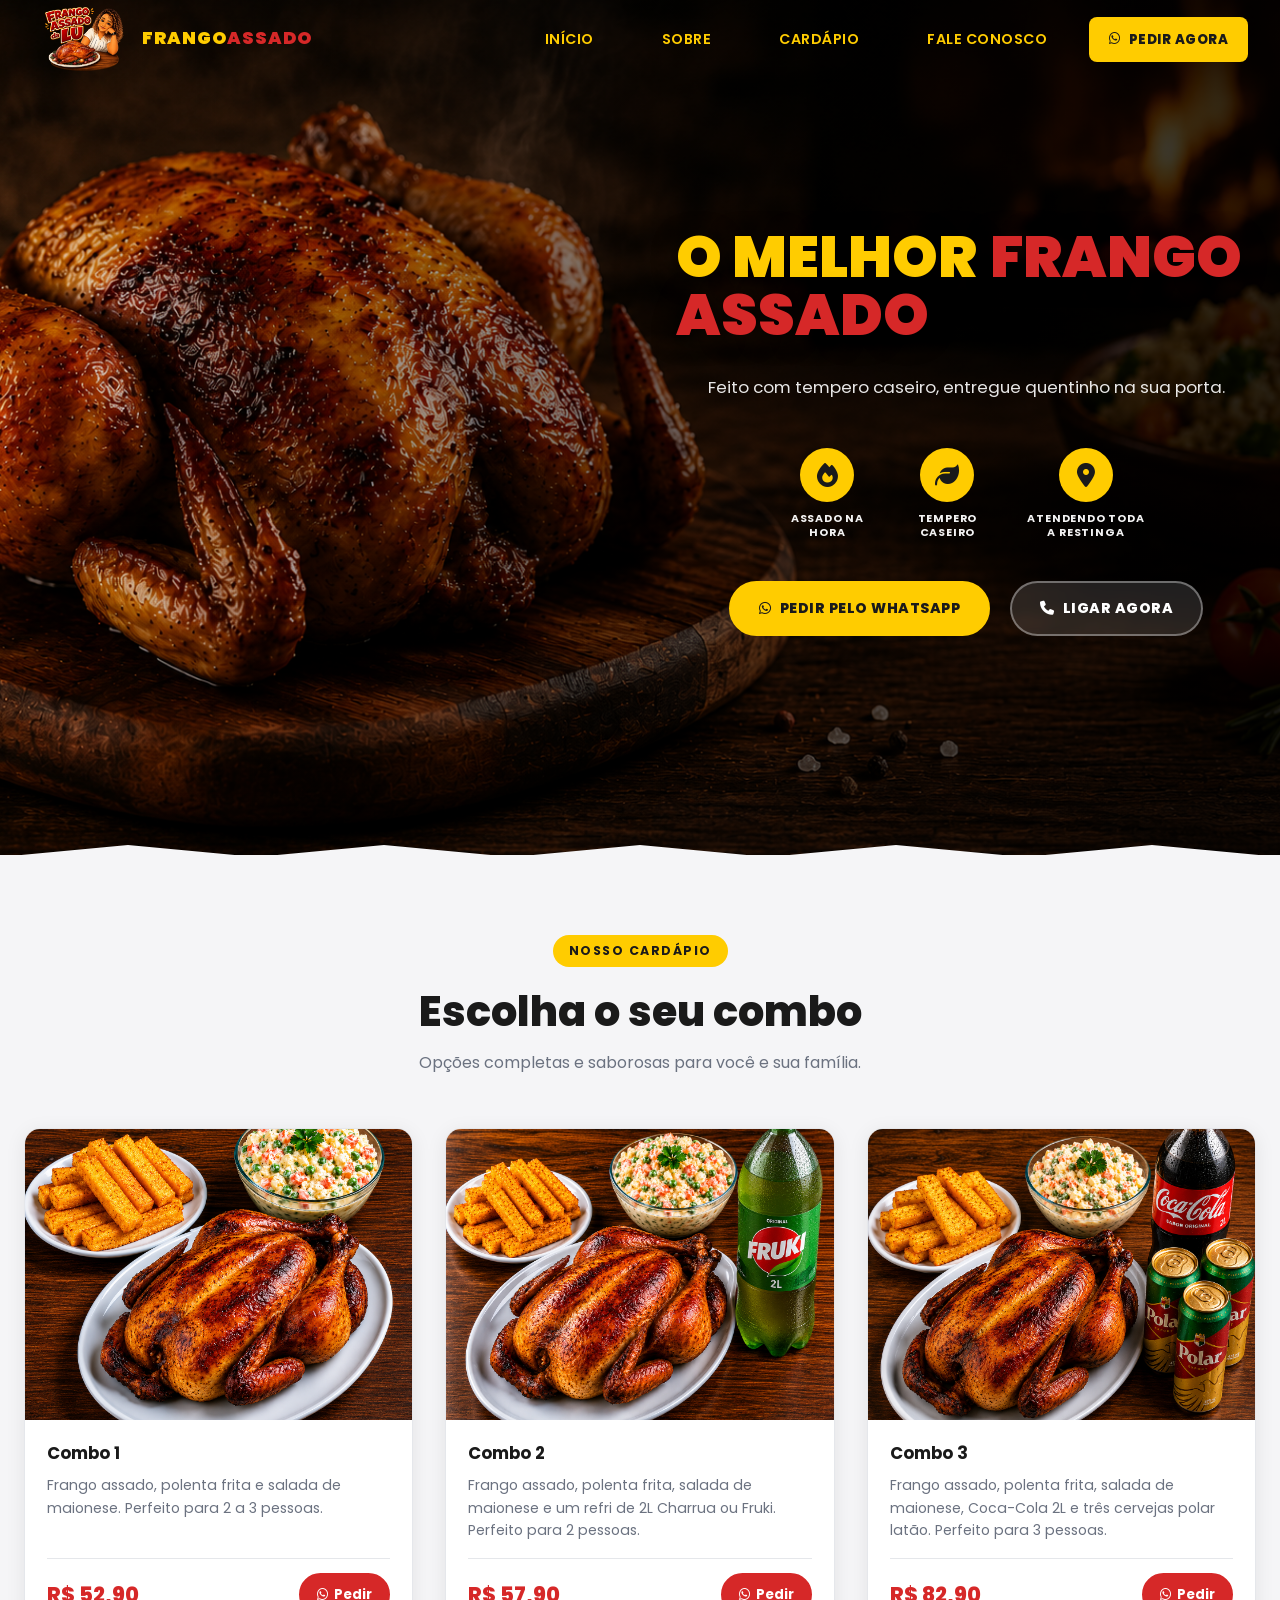
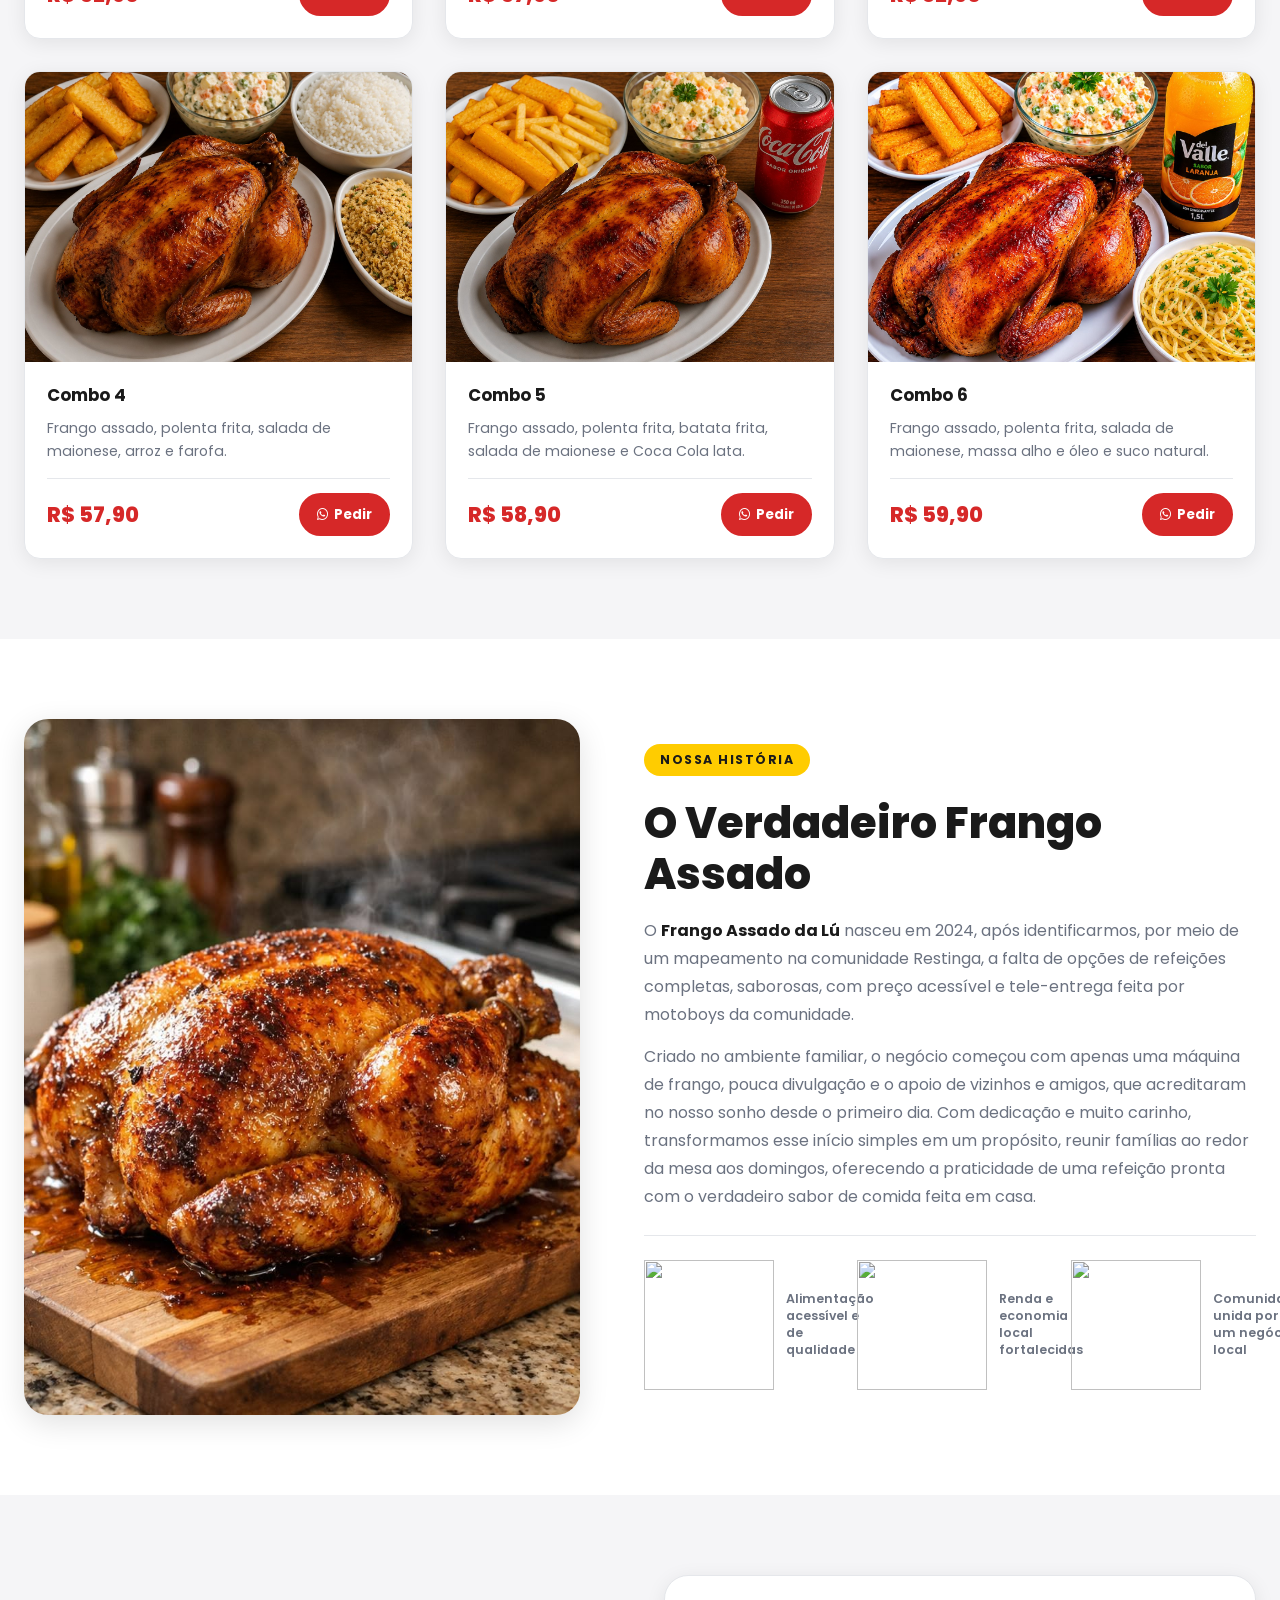
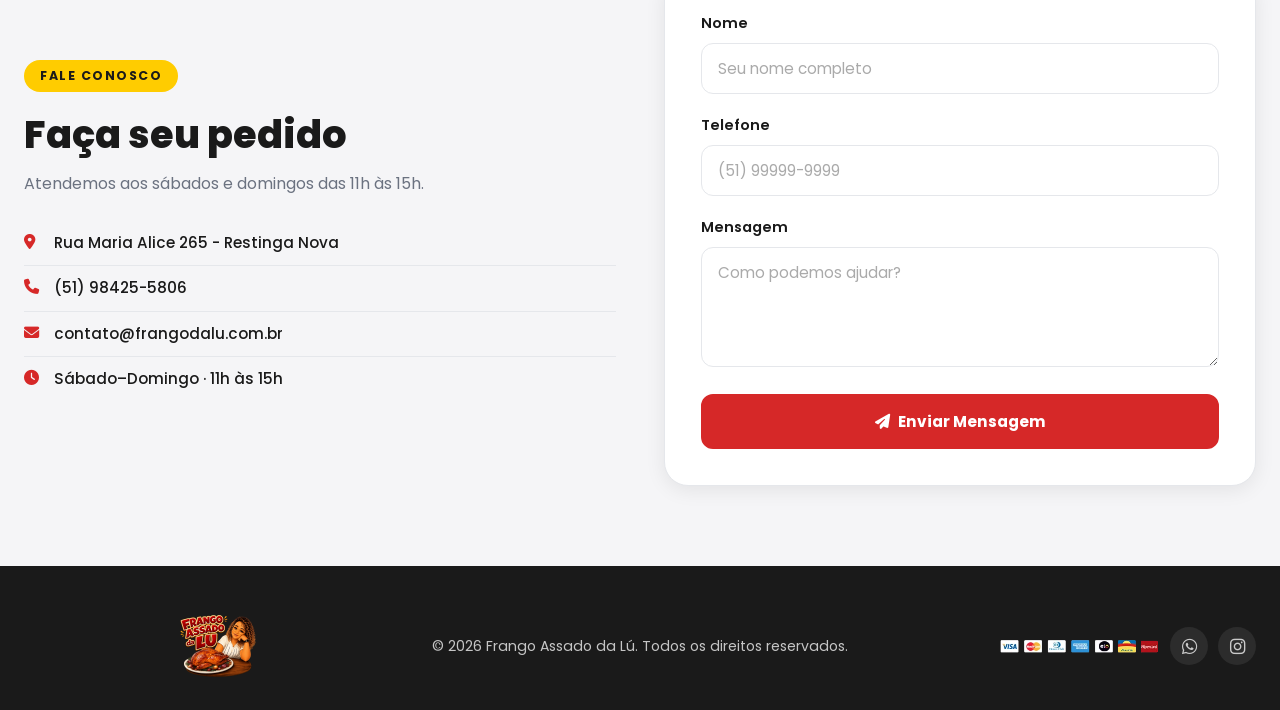
==== commit 38f1c842: "Atualizado" ====
--- a/Projeto-Frango/index.html
+++ b/Projeto-Frango/index.html
@@ -19,6 +19,10 @@
       href="https://cdnjs.cloudflare.com/ajax/libs/font-awesome/6.4.0/css/all.min.css"
     />
     <link rel="stylesheet" href="frango.css" />
+    <link
+      rel="shortcut icon"
+      href="Imagens/Image 5 7 de jun. de 2026, 18_59_20.png"
+    />
   </head>
   <body>
     <!-- NAVBAR -->
@@ -322,16 +326,43 @@
             <span class="eyebrow">Nossa História</span>
             <h2 id="sobre-titulo">O Verdadeiro Frango Assado</h2>
             <p>
-              O <strong>Frango Assado da Lú</strong> começou de forma simples,
-              com a vontade de oferecer um frango assado saboroso, bem temperado
-              e preparado com atenção aos detalhes.
+              O <strong>Frango Assado da Lú</strong> nasceu em 2024, após
+              identificarmos, por meio de um mapeamento na comunidade Restinga,
+              a falta de opções de refeições completas, saborosas, com preço
+              acessível e tele-entrega feita por motoboys da comunidade.
             </p>
             <p>
-              Ao longo dos anos, conquistamos a confiança dos clientes através
-              da qualidade dos nossos produtos e do atendimento próximo e
-              familiar. Nosso compromisso continua o mesmo: servir refeições
-              gostosas, com preço justo e muito carinho.
+              Criado no ambiente familiar, o negócio começou com apenas uma
+              máquina de frango, pouca divulgação e o apoio de vizinhos e
+              amigos, que acreditaram no nosso sonho desde o primeiro dia. Com
+              dedicação e muito carinho, transformamos esse início simples em um
+              propósito, reunir famílias ao redor da mesa aos domingos,
+              oferecendo a praticidade de uma refeição pronta com o verdadeiro
+              sabor de comida feita em casa.
             </p>
+            <ul class="impacto-list" aria-label="Nosso impacto">
+              <li class="impacto-item">
+                <img
+                  src="Imagens/Image 8 23 de jun. de 2026, 11_06_49.png"
+                  alt=""
+                />
+                <span>Alimentação acessível e de qualidade</span>
+              </li>
+              <li class="impacto-item">
+                <img
+                  src="Imagens/Image 11 23 de jun. de 2026, 11_06_55.png"
+                  alt=""
+                />
+                <span>Renda e economia local fortalecidas</span>
+              </li>
+              <li class="impacto-item">
+                <img
+                  src="Imagens/Image 2 23 de jun. de 2026, 11_52_36.png"
+                  alt=""
+                />
+                <span>Comunidade unida por um negócio local</span>
+              </li>
+            </ul>
           </div>
         </div>
       </section>
--- a/Projeto-Frango/frango.css
+++ b/Projeto-Frango/frango.css
@@ -639,6 +639,36 @@
   font-weight: 700;
 }
 
+/* Selo discreto de impacto social (ODS 2, 8 e 11) */
+.impacto-list {
+  display: flex;
+  gap: 28px;
+  margin-top: 24px;
+  padding-top: 24px;
+  border-top: 1px solid var(--cinza-borda);
+  flex-wrap: wrap;
+}
+.impacto-item {
+  display: flex;
+  align-items: center;
+  gap: 12px;
+  flex: 1;
+  min-width: 140px;
+}
+.impacto-item img {
+  width: 130px;
+  height: 130px;
+  display: flex;
+  align-items: center;
+  justify-content: center;
+}
+.impacto-item span {
+  font-size: 0.78rem;
+  font-weight: 600;
+  line-height: 1.35;
+  color: var(--cinza);
+}
+
 /* ====================================================
    SEÇÕES — CONTATO
 ==================================================== */
@@ -793,11 +823,16 @@
   display: flex;
   gap: 10px;
   align-items: center;
+  flex-wrap: wrap;
+  justify-content: flex-end;
+  max-width: 100%;
 }
 .footer-social img {
-  height: 38px;
-  width: auto;
+  height: auto;
+  width: 100%;
+  max-width: 160px;
   object-fit: contain;
+  flex-shrink: 1;
 }
 .footer-social a {
   display: flex;
@@ -805,6 +840,8 @@
   justify-content: center;
   width: 38px;
   height: 38px;
+  min-width: 38px;
+  flex-shrink: 0;
   border-radius: 50%;
   background: rgba(255, 255, 255, 0.08);
   color: rgba(255, 255, 255, 0.75);
@@ -1023,6 +1060,16 @@
     font-size: 2rem;
   }
 
+  .impacto-list {
+    justify-content: center;
+    text-align: center;
+  }
+  .impacto-item {
+    flex-direction: column;
+    gap: 8px;
+    min-width: 100px;
+  }
+
   /* Contato */
   .contato-grid {
     grid-template-columns: 1fr;
@@ -1051,6 +1098,12 @@
 
   .footer-social {
     justify-self: center;
+    justify-content: center;
+    max-width: 100%;
+  }
+
+  .footer-social img {
+    max-width: 140px;
   }
 }
 
@@ -1168,7 +1221,7 @@
   }
 
   .footer-social img {
-    height: 32px;
+    max-width: 120px;
   }
 }
 
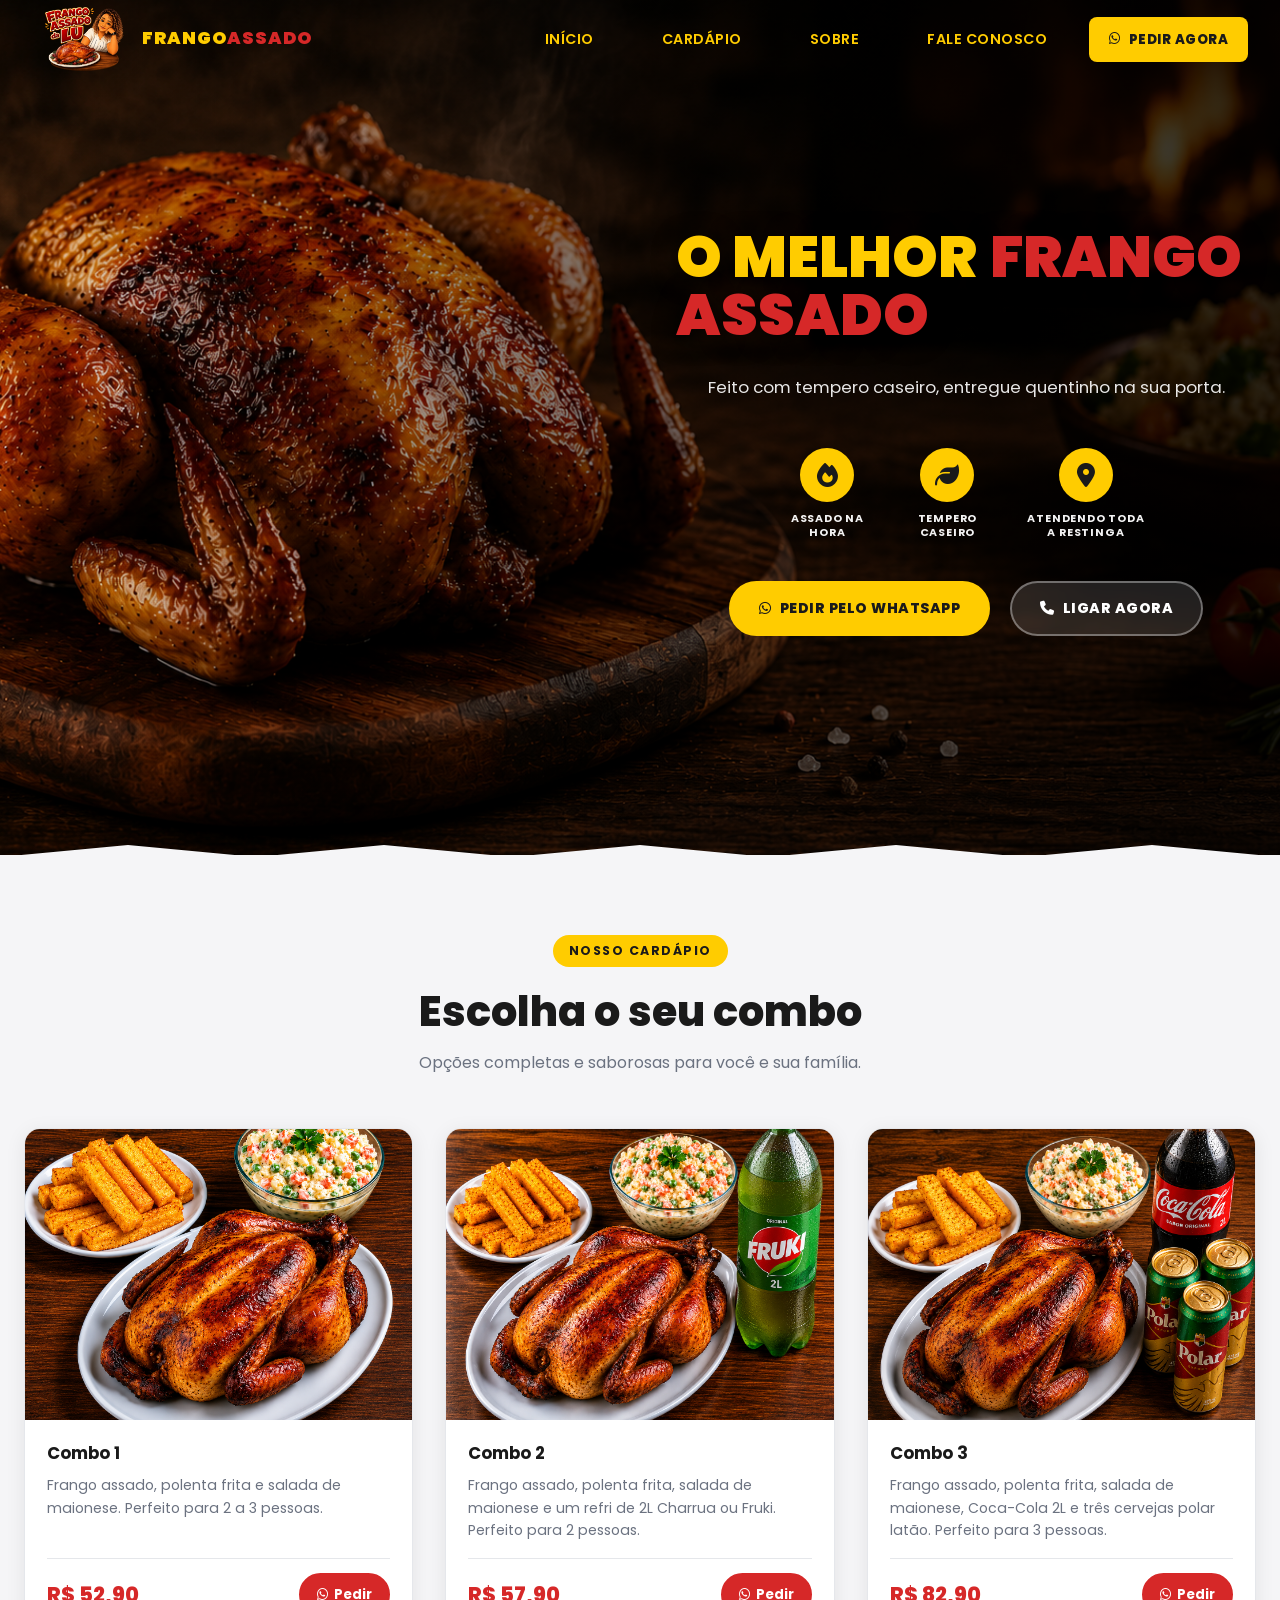
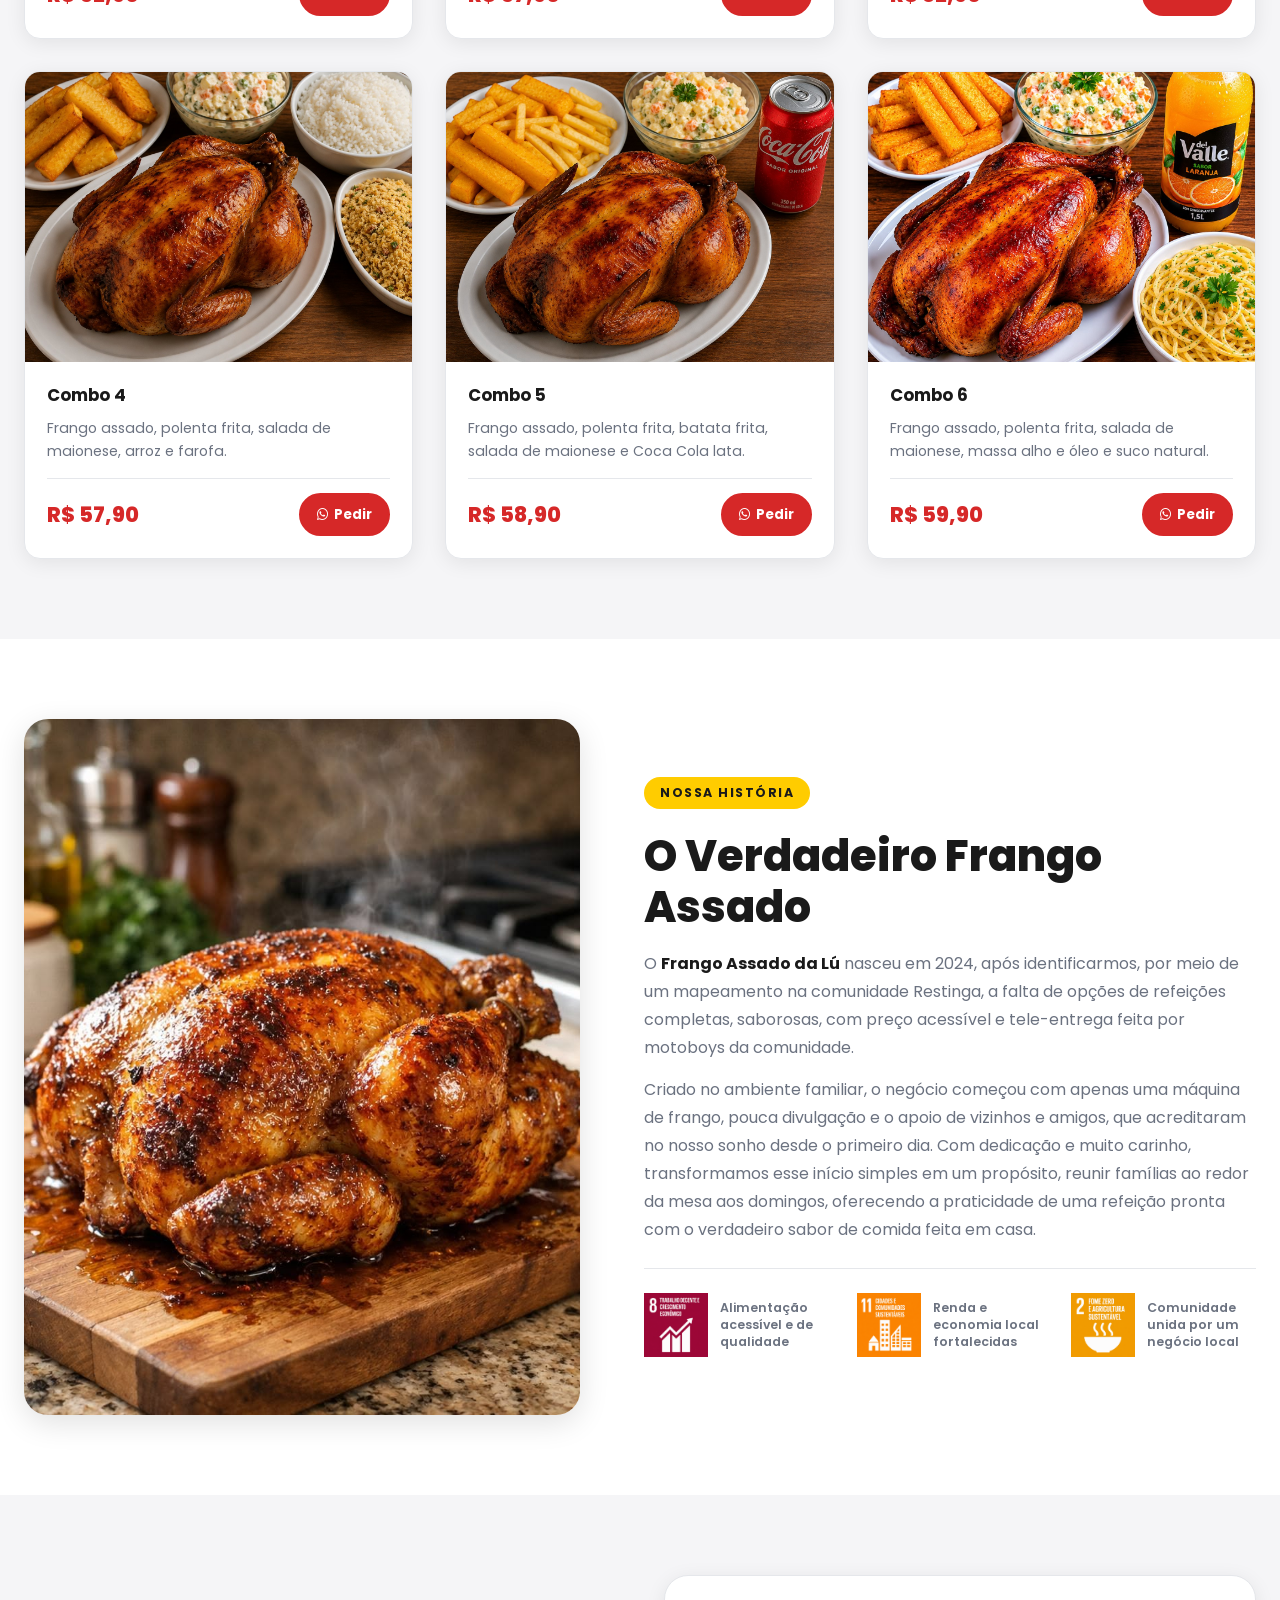
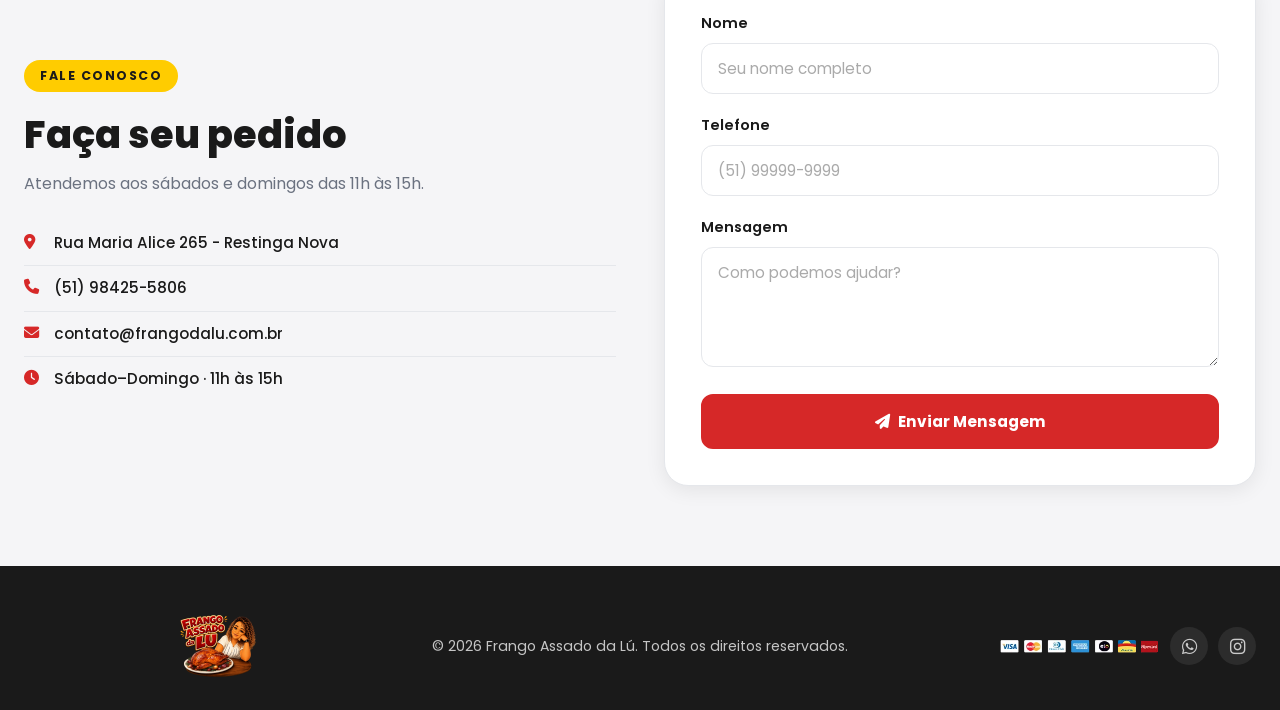
==== commit 8c57215f: "Finalizado" ====
--- a/Projeto-Frango/index.html
+++ b/Projeto-Frango/index.html
@@ -45,8 +45,8 @@
           <li>
             <a href="#home" class="nav-active" aria-current="page">INÍCIO</a>
           </li>
+          <li><a href="#cardapio">CARDÁPIO</a></li>
           <li><a href="#sobre">SOBRE</a></li>
-          <li><a href="#cardapio">CARDÁPIO</a></li>
           <li><a href="#contato">FALE CONOSCO</a></li>
         </ul>
 
@@ -477,6 +477,6 @@
       </div>
     </footer>
 
-    <script src="frango.js"></script>
+    <script src="script.js"></script>
   </body>
 </html>
--- a/Projeto-Frango/frango.css
+++ b/Projeto-Frango/frango.css
@@ -652,21 +652,21 @@
   display: flex;
   align-items: center;
   gap: 12px;
-  flex: 1;
-  min-width: 140px;
+  flex: 1 1 140px;
+  min-width: 0;
 }
 .impacto-item img {
-  width: 130px;
-  height: 130px;
-  display: flex;
-  align-items: center;
-  justify-content: center;
+  width: clamp(48px, 12vw, 64px);
+  height: clamp(48px, 12vw, 64px);
+  object-fit: contain;
+  flex-shrink: 0;
 }
 .impacto-item span {
   font-size: 0.78rem;
   font-weight: 600;
   line-height: 1.35;
   color: var(--cinza);
+  min-width: 0;
 }
 
 /* ====================================================
@@ -1067,7 +1067,12 @@
   .impacto-item {
     flex-direction: column;
     gap: 8px;
-    min-width: 100px;
+    flex: 1 1 100px;
+    min-width: 0;
+  }
+  .impacto-item img {
+    width: clamp(44px, 16vw, 56px);
+    height: clamp(44px, 16vw, 56px);
   }
 
   /* Contato */
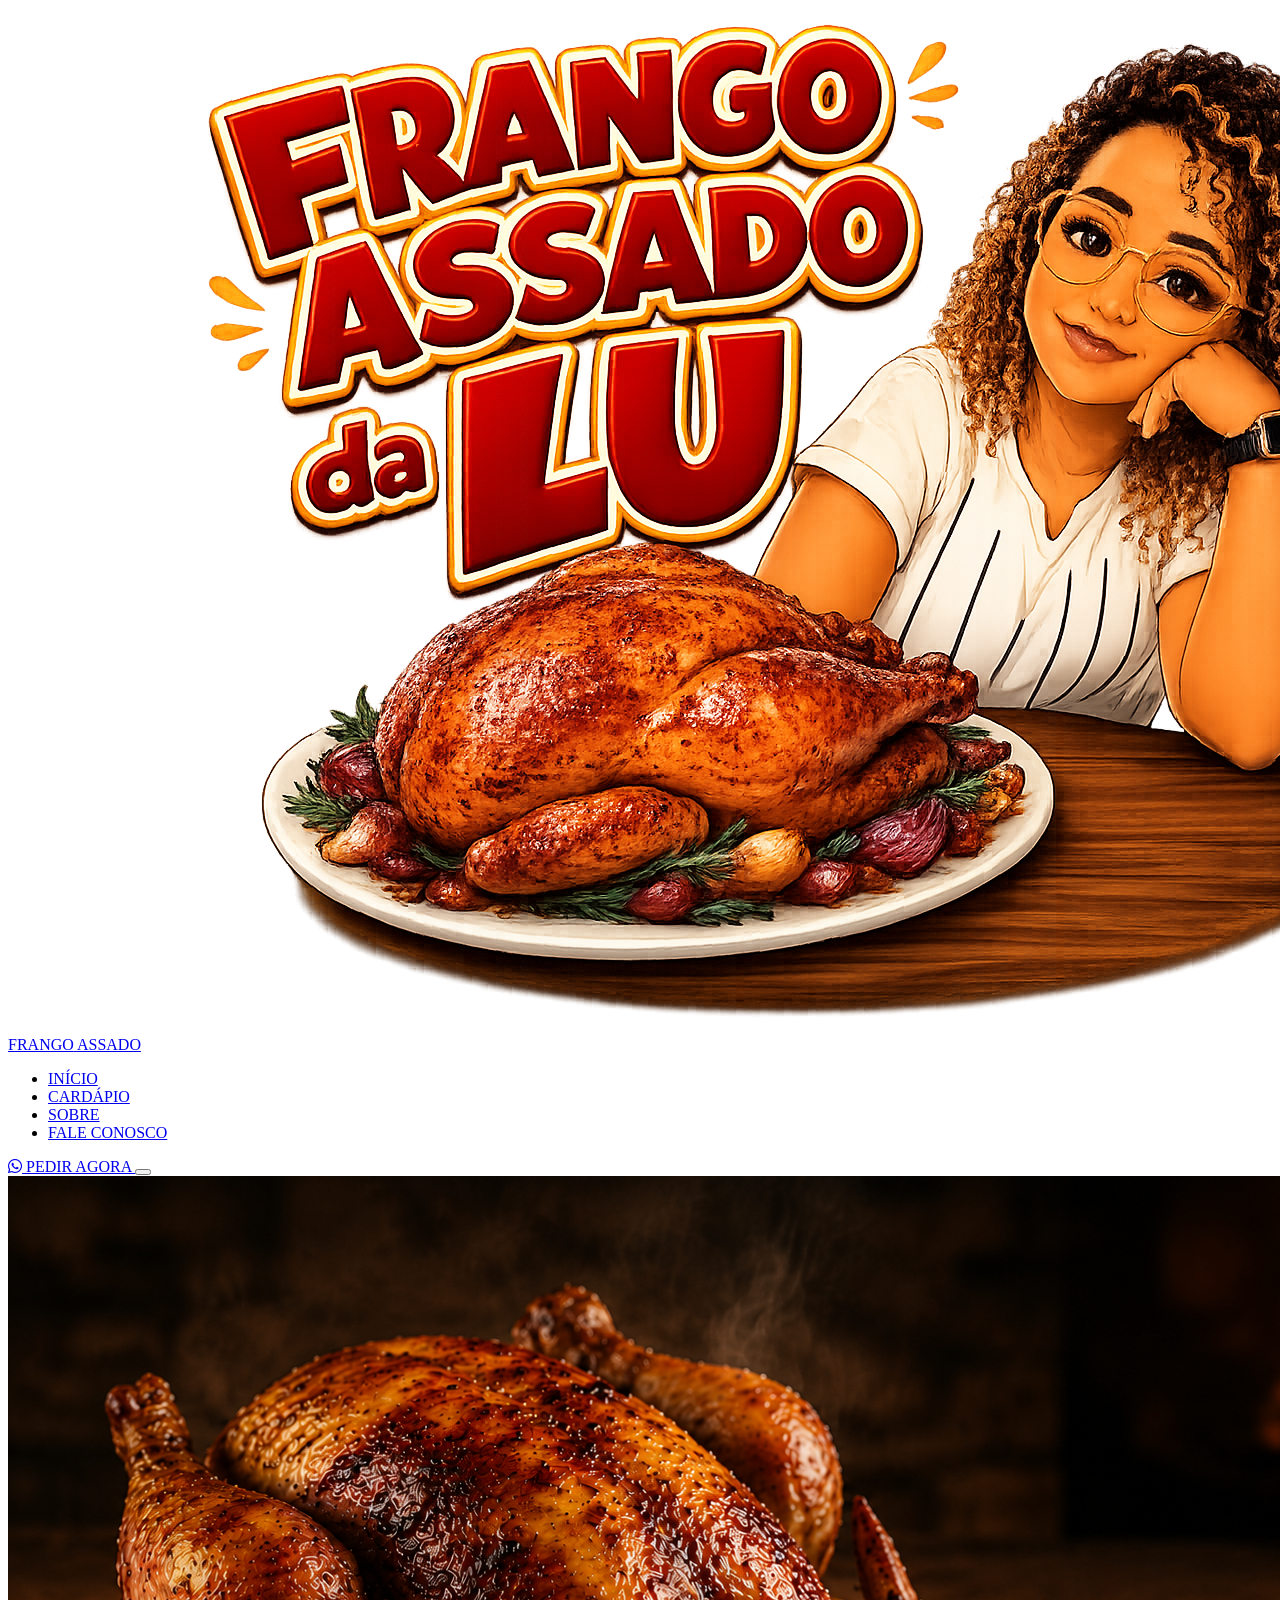
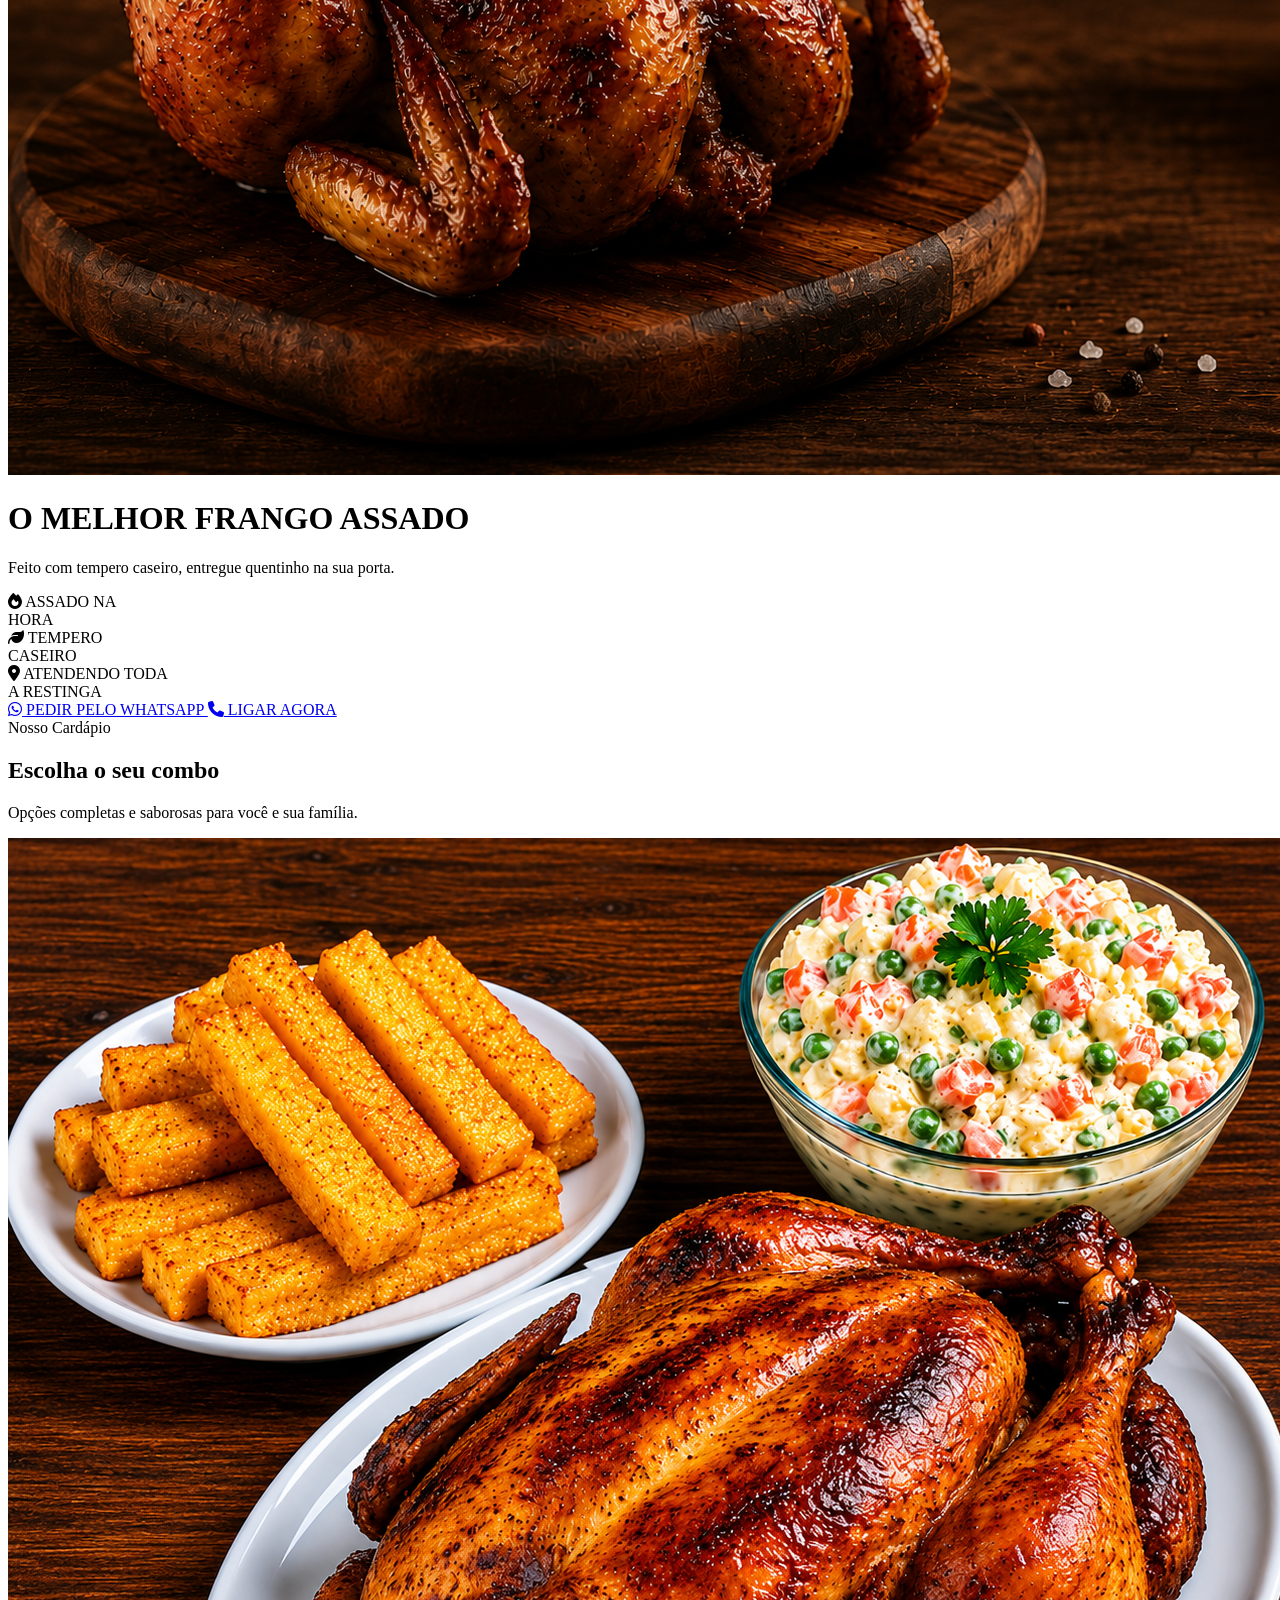
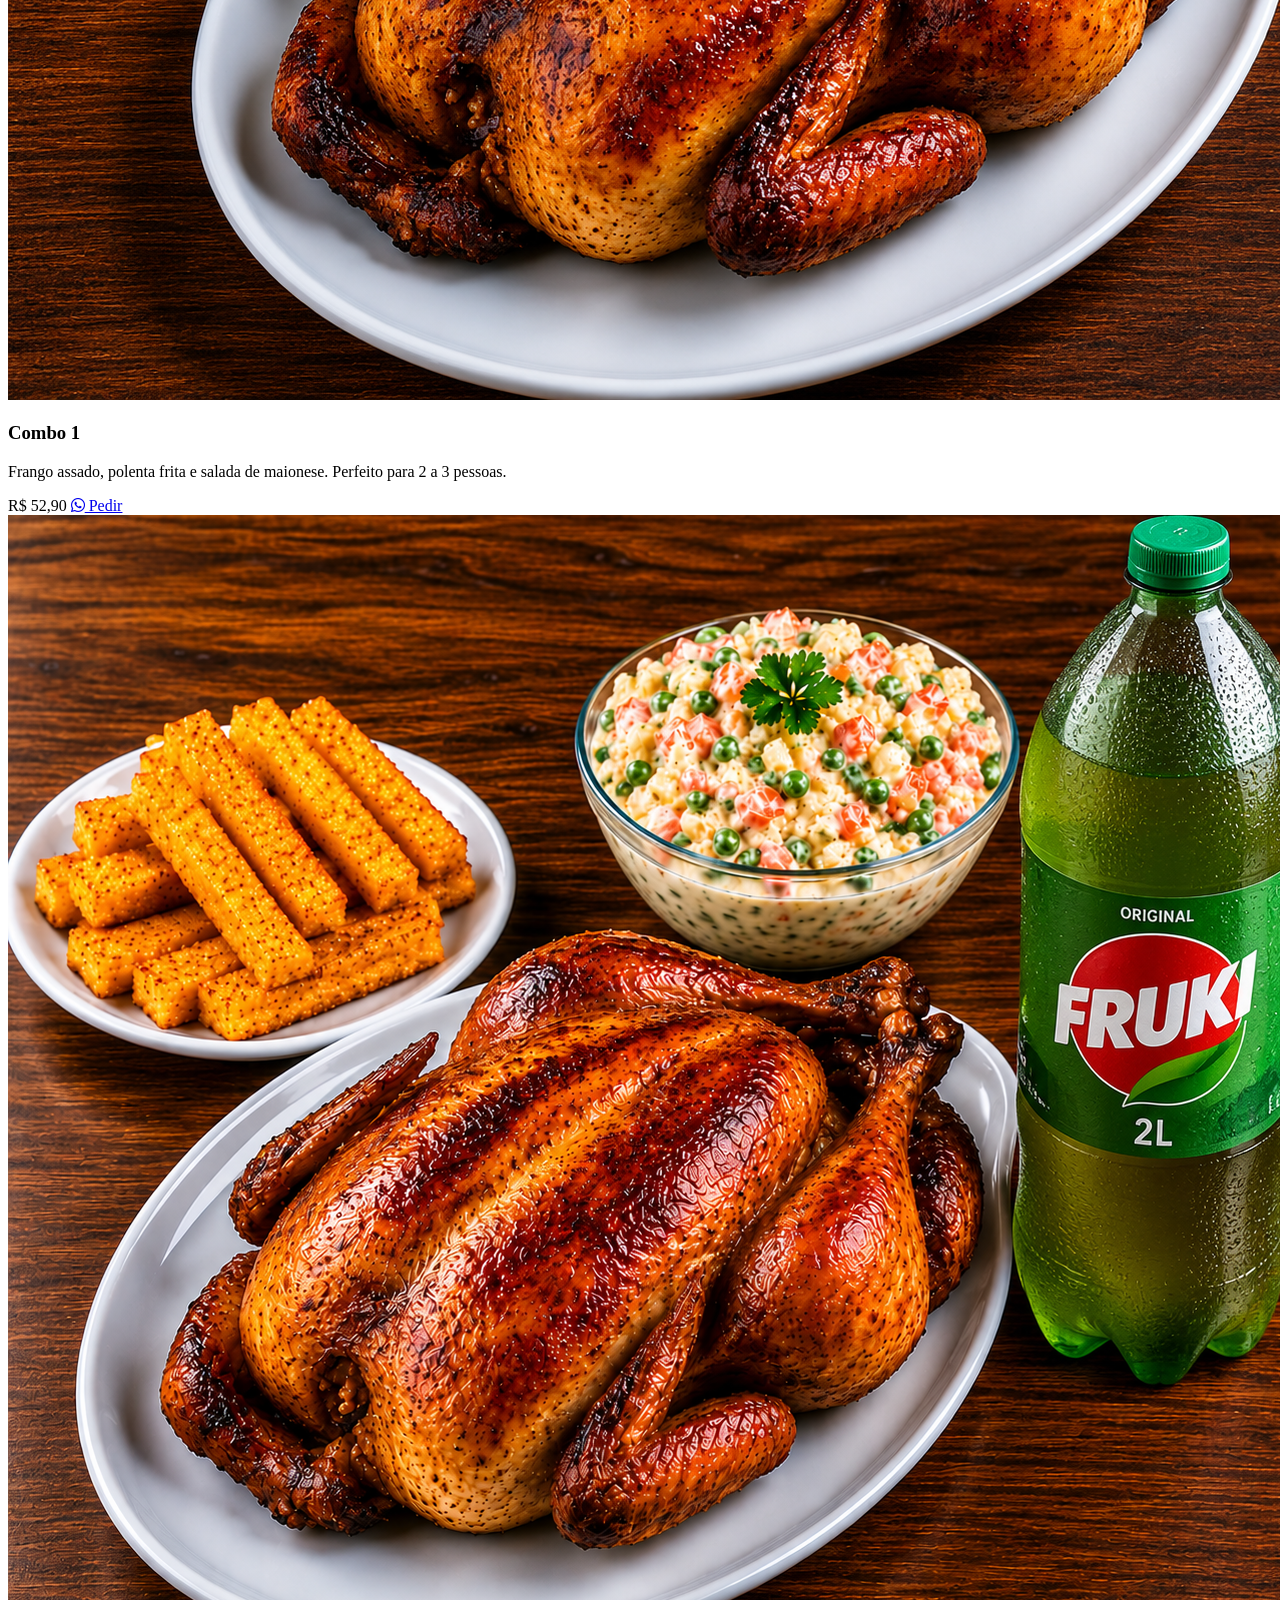
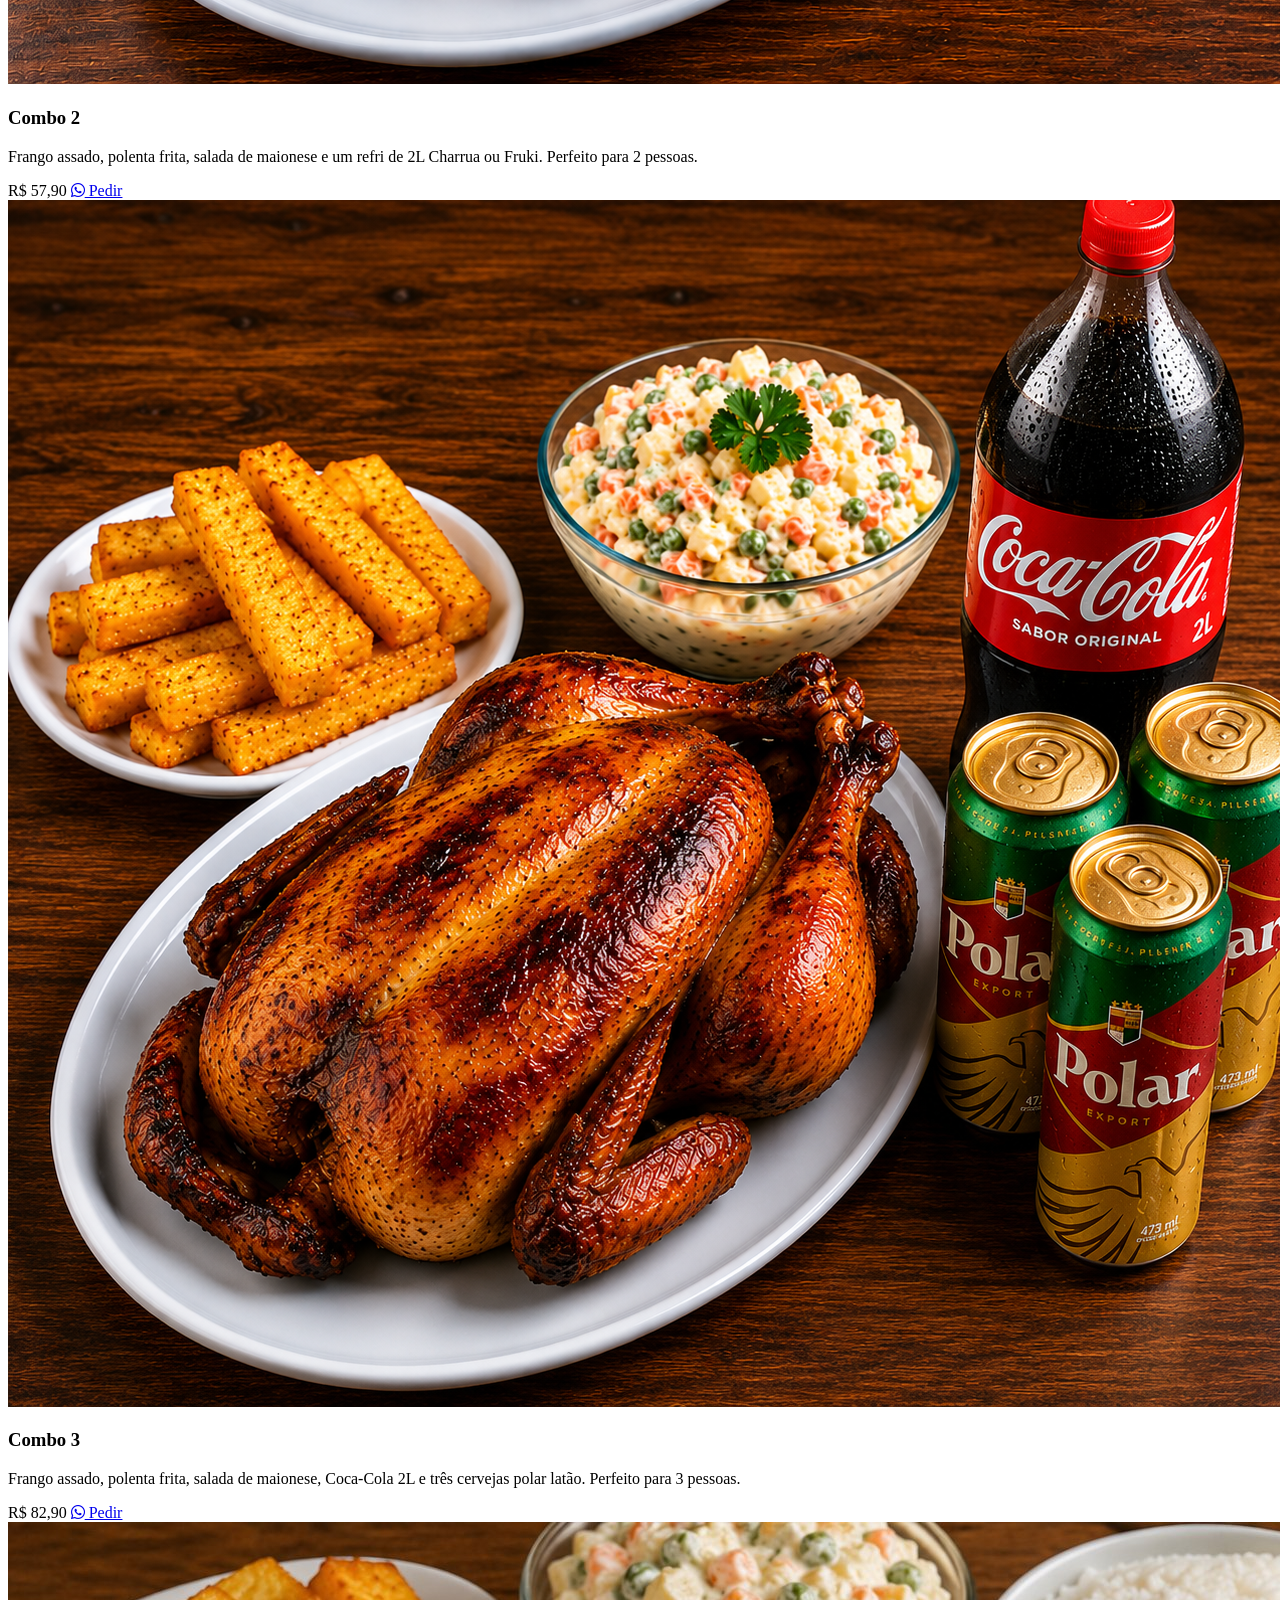
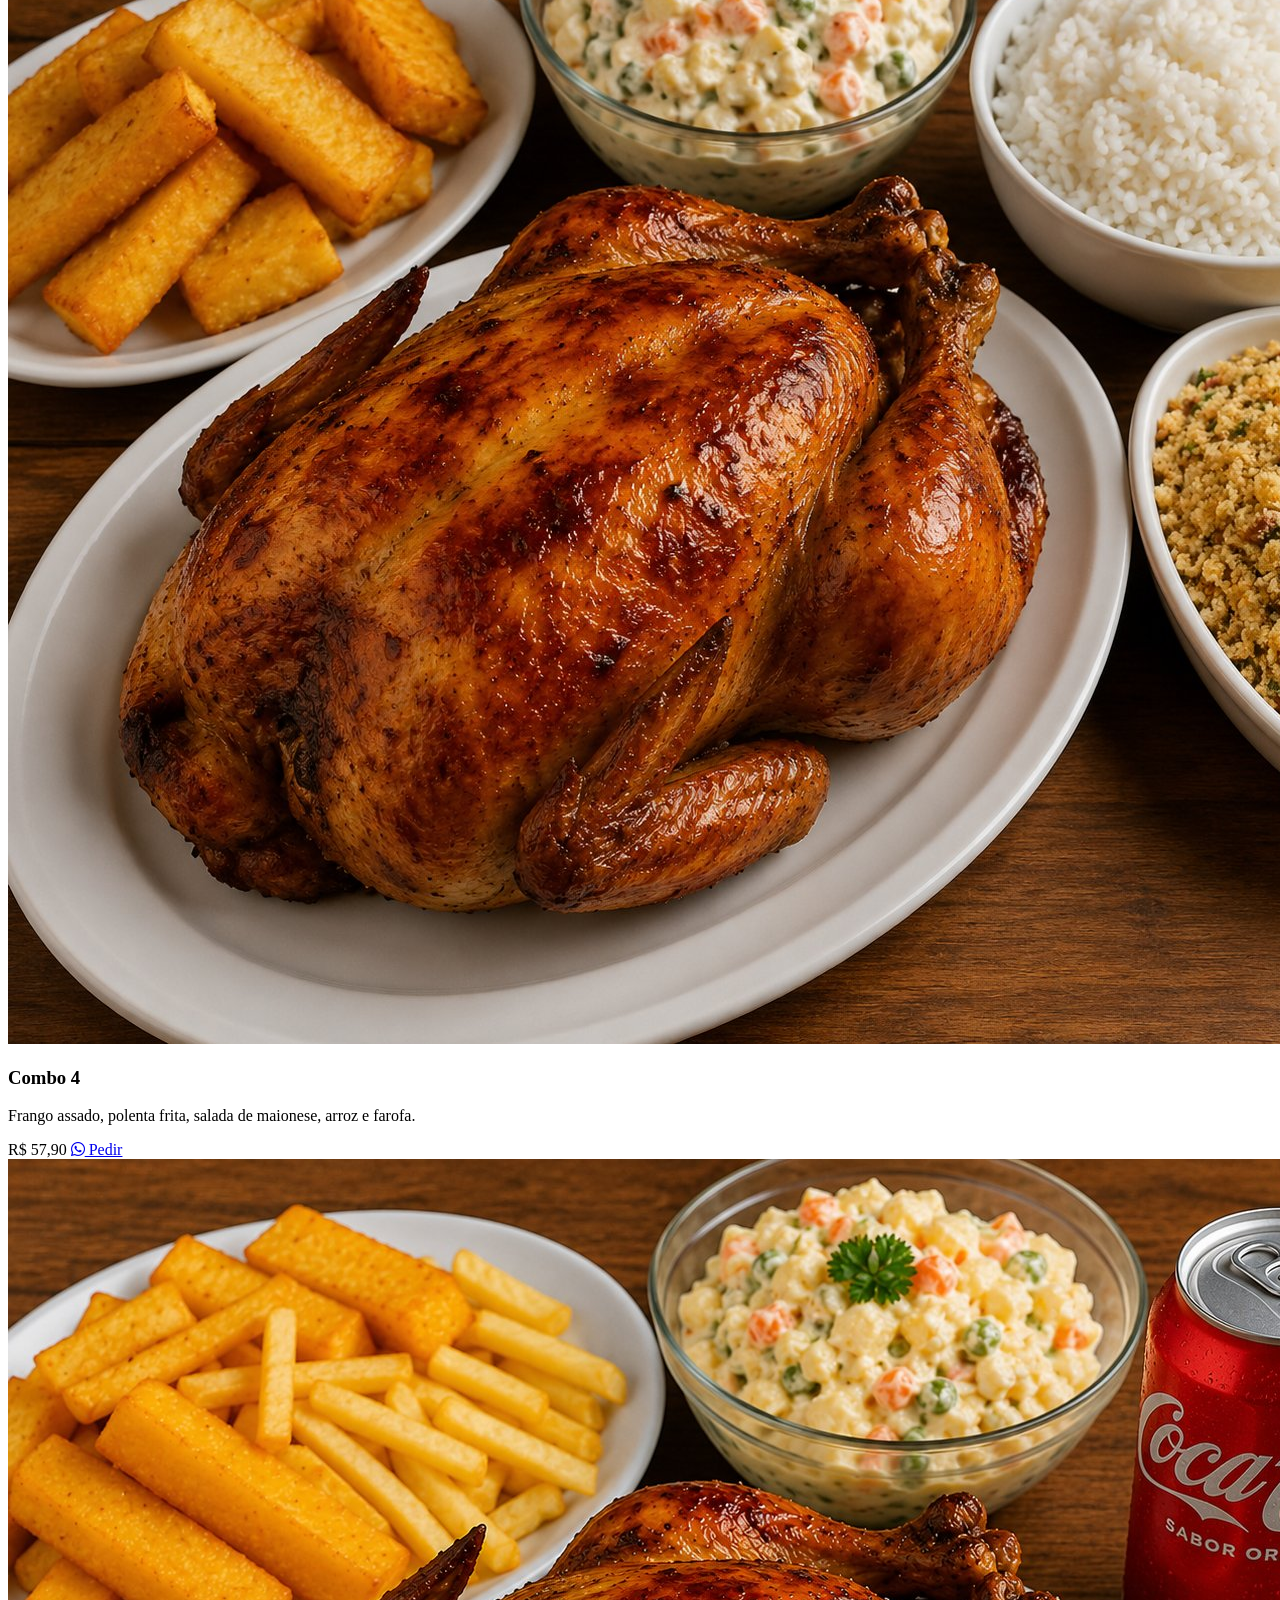
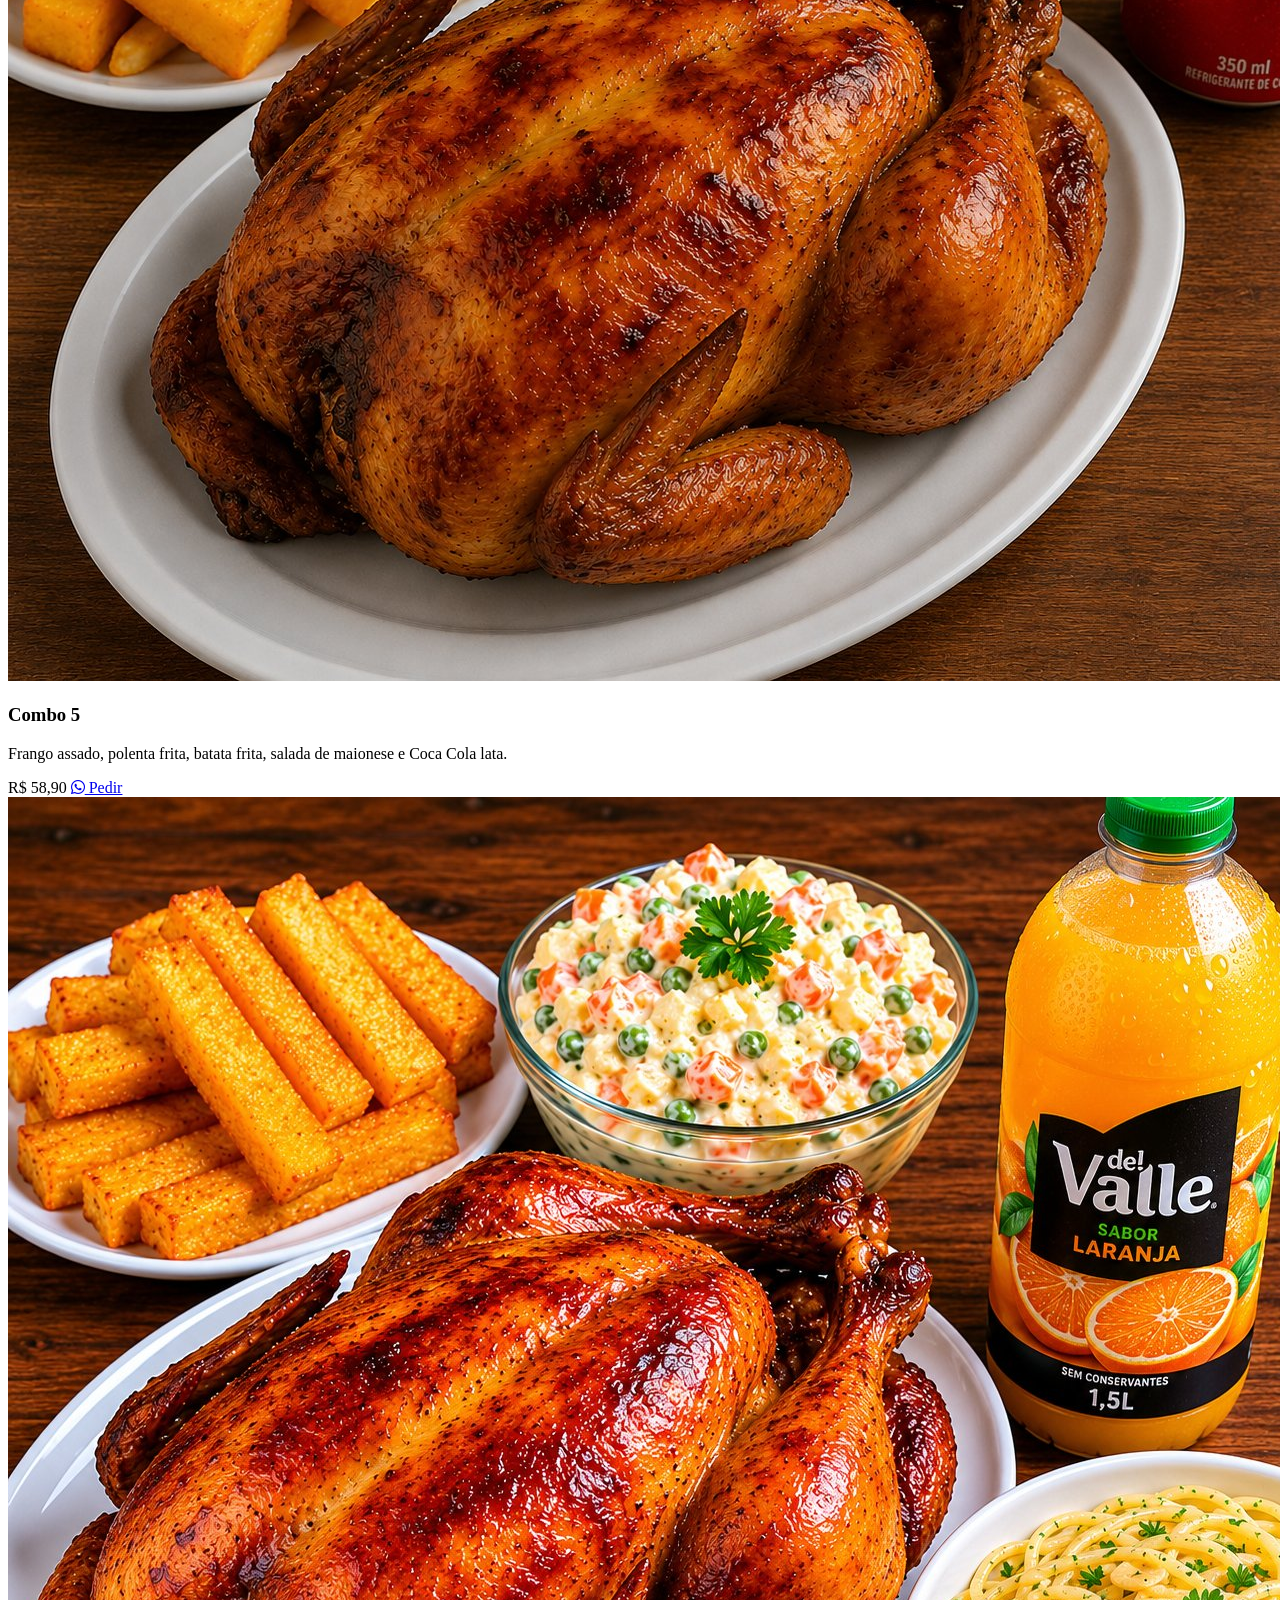
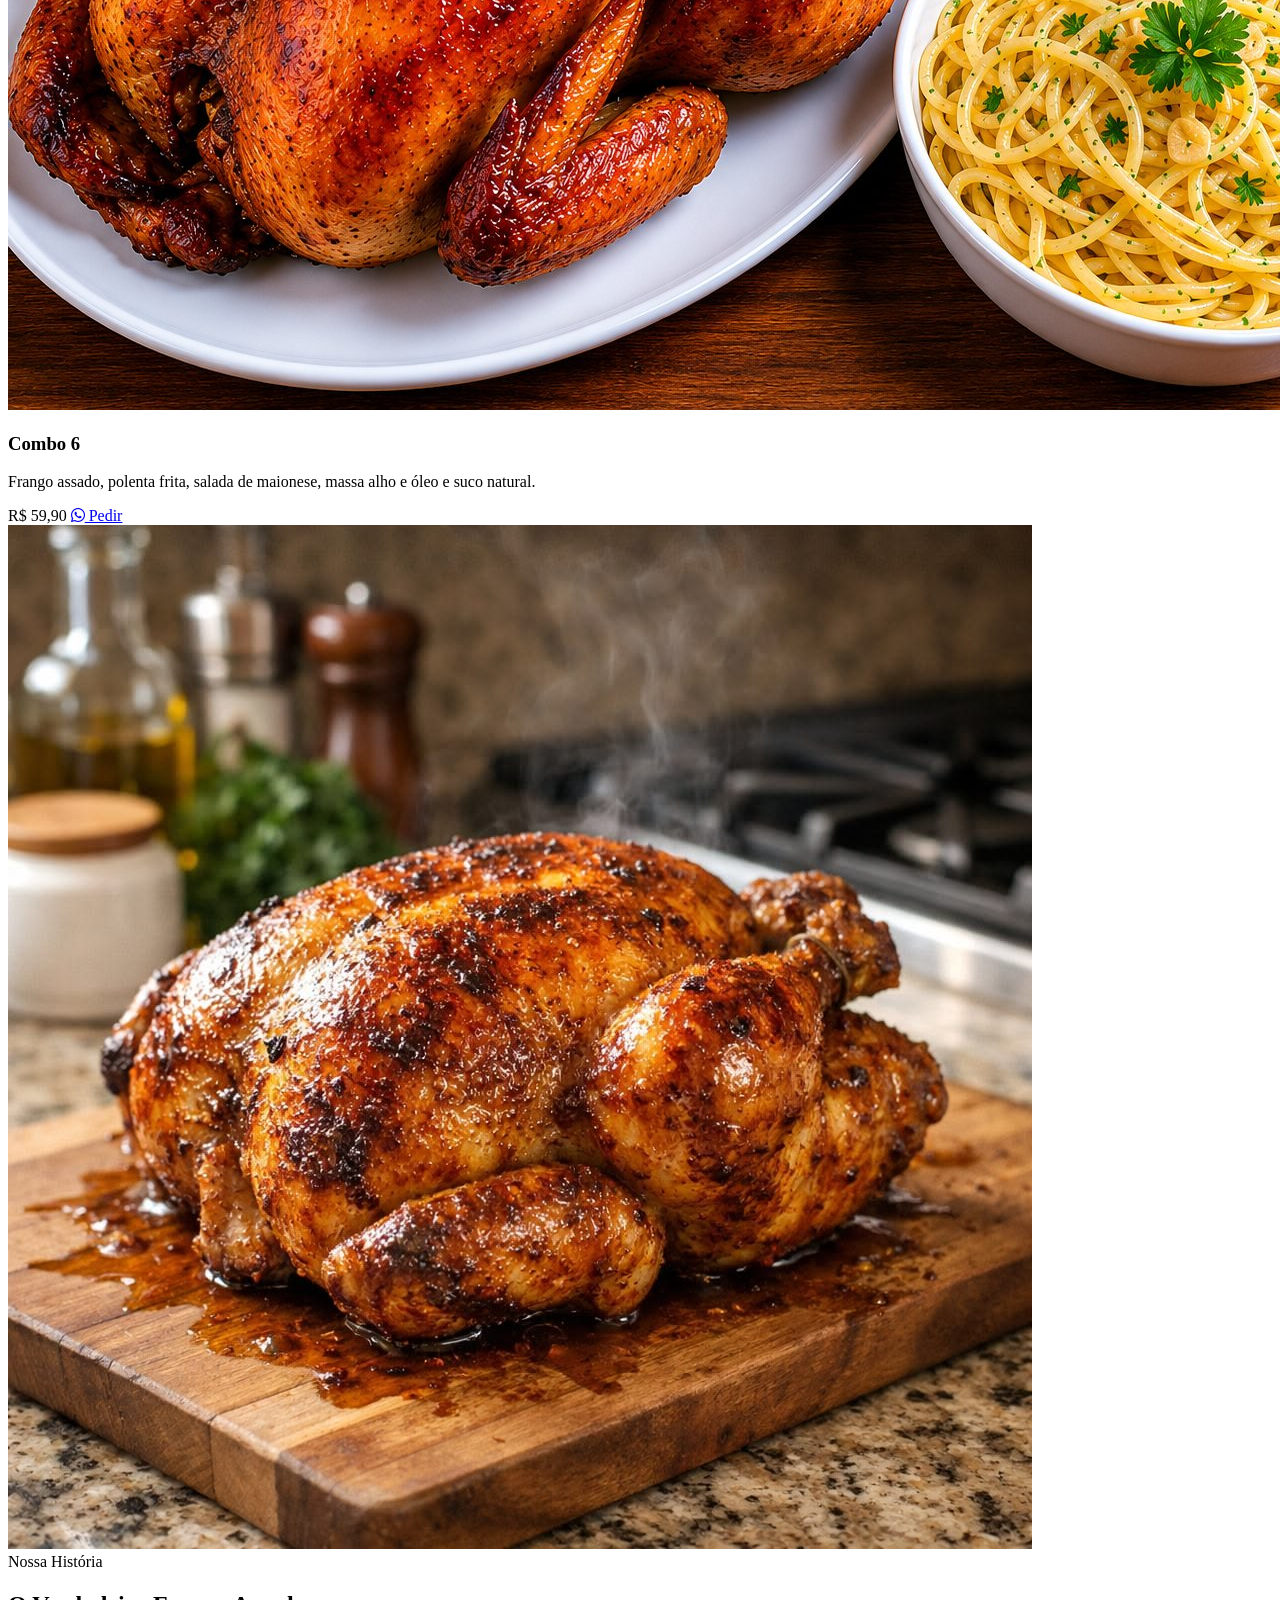
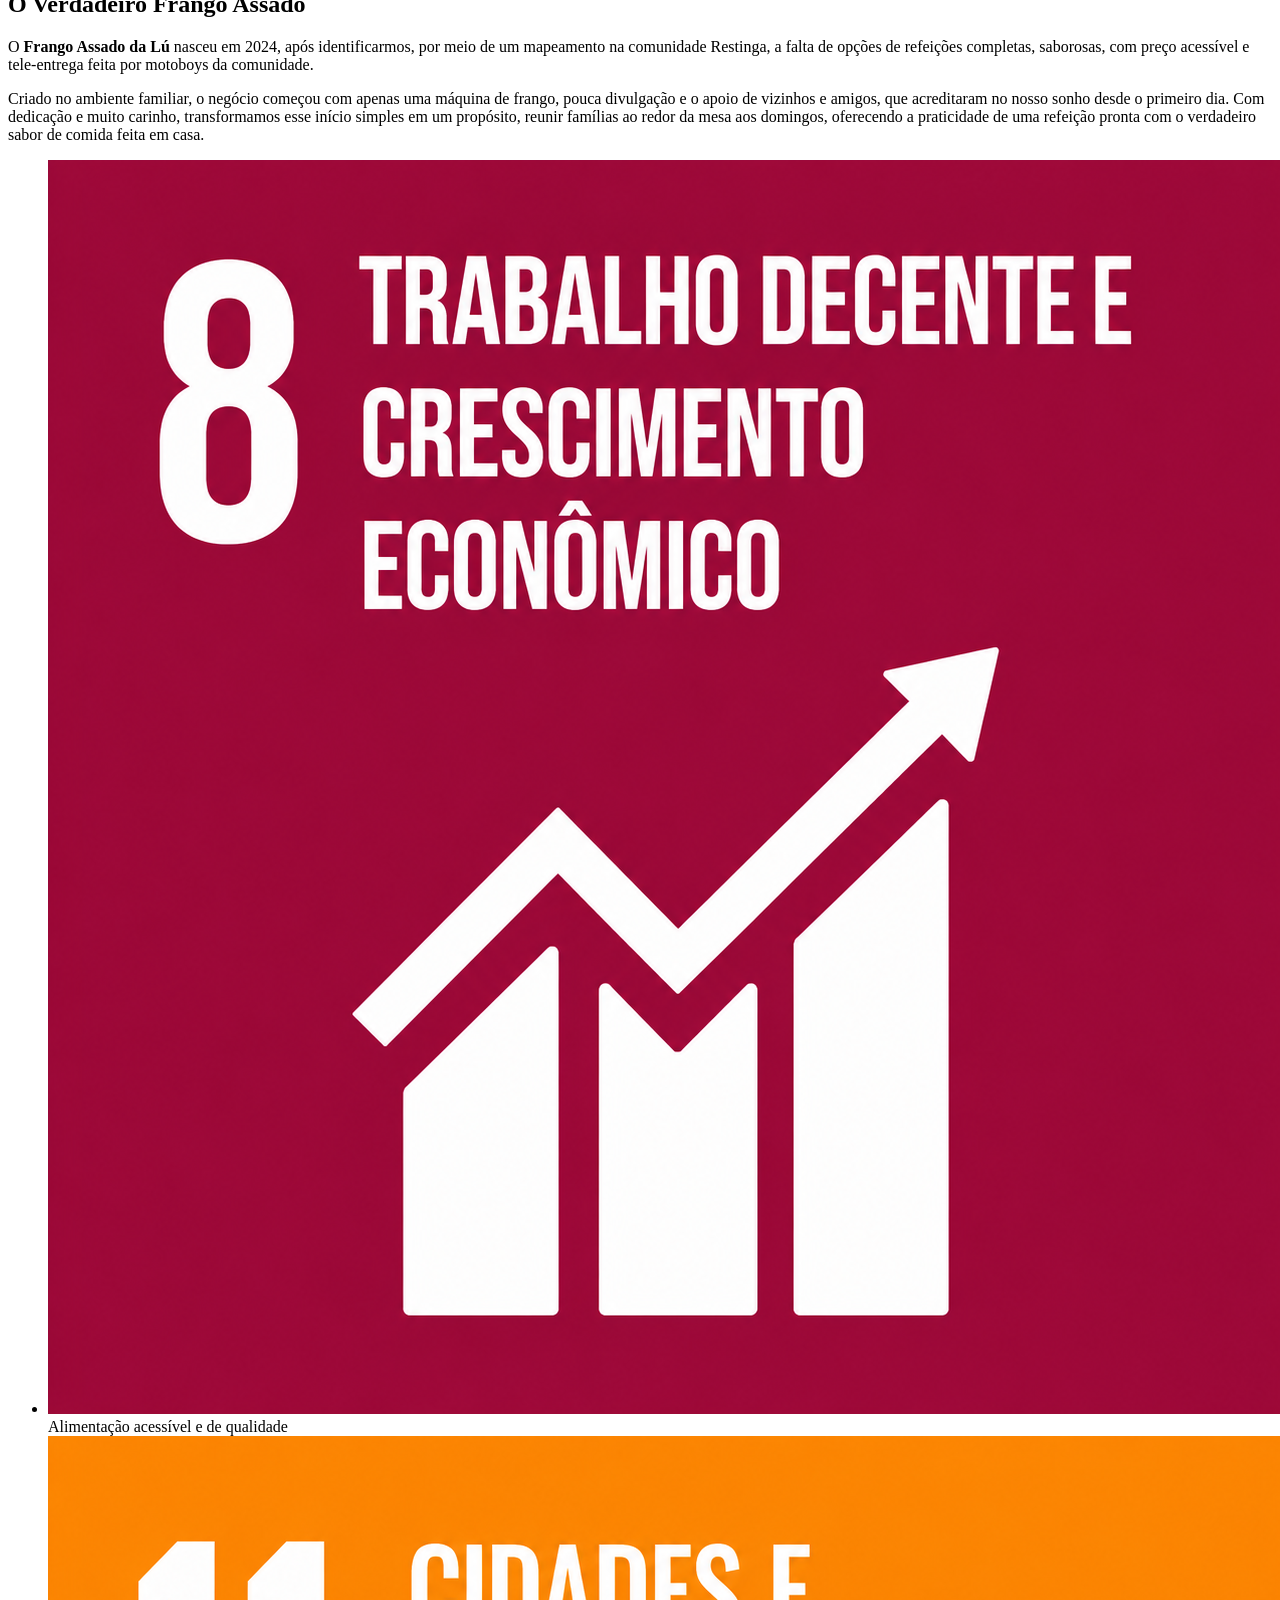
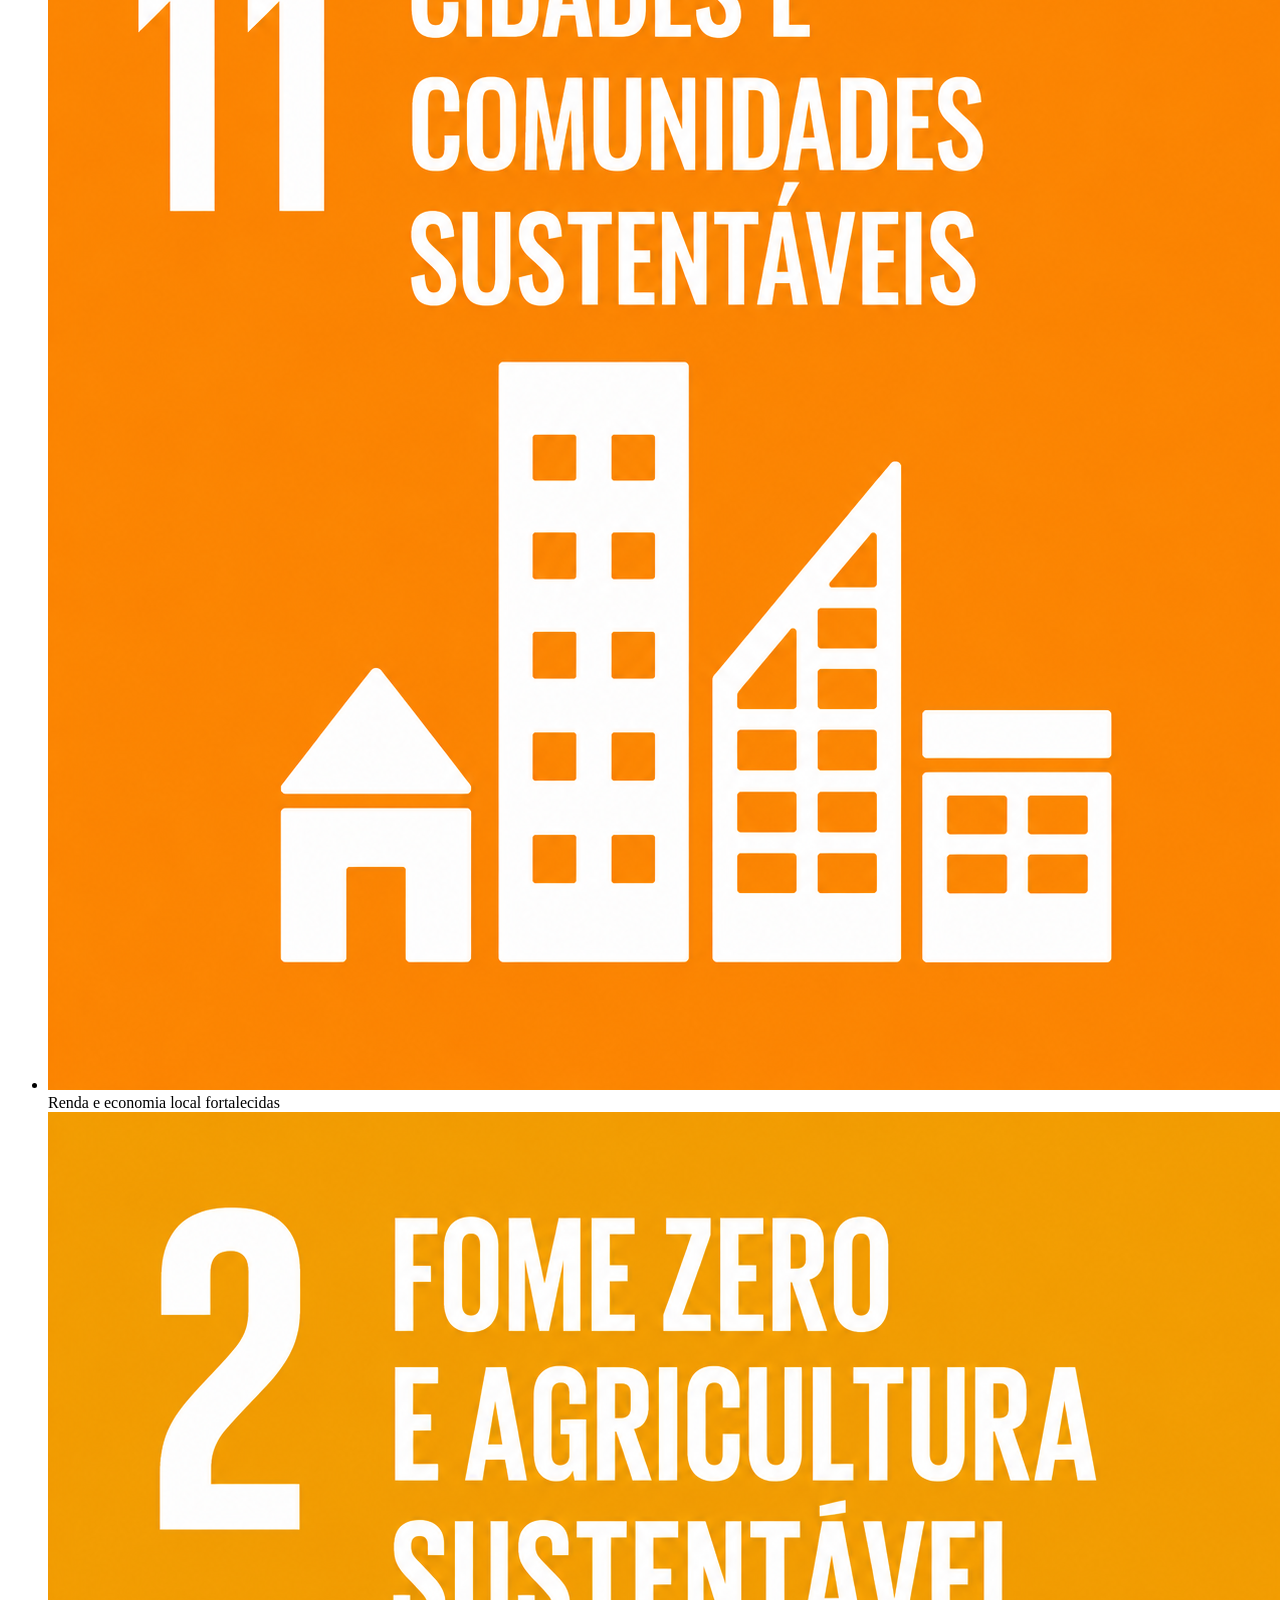
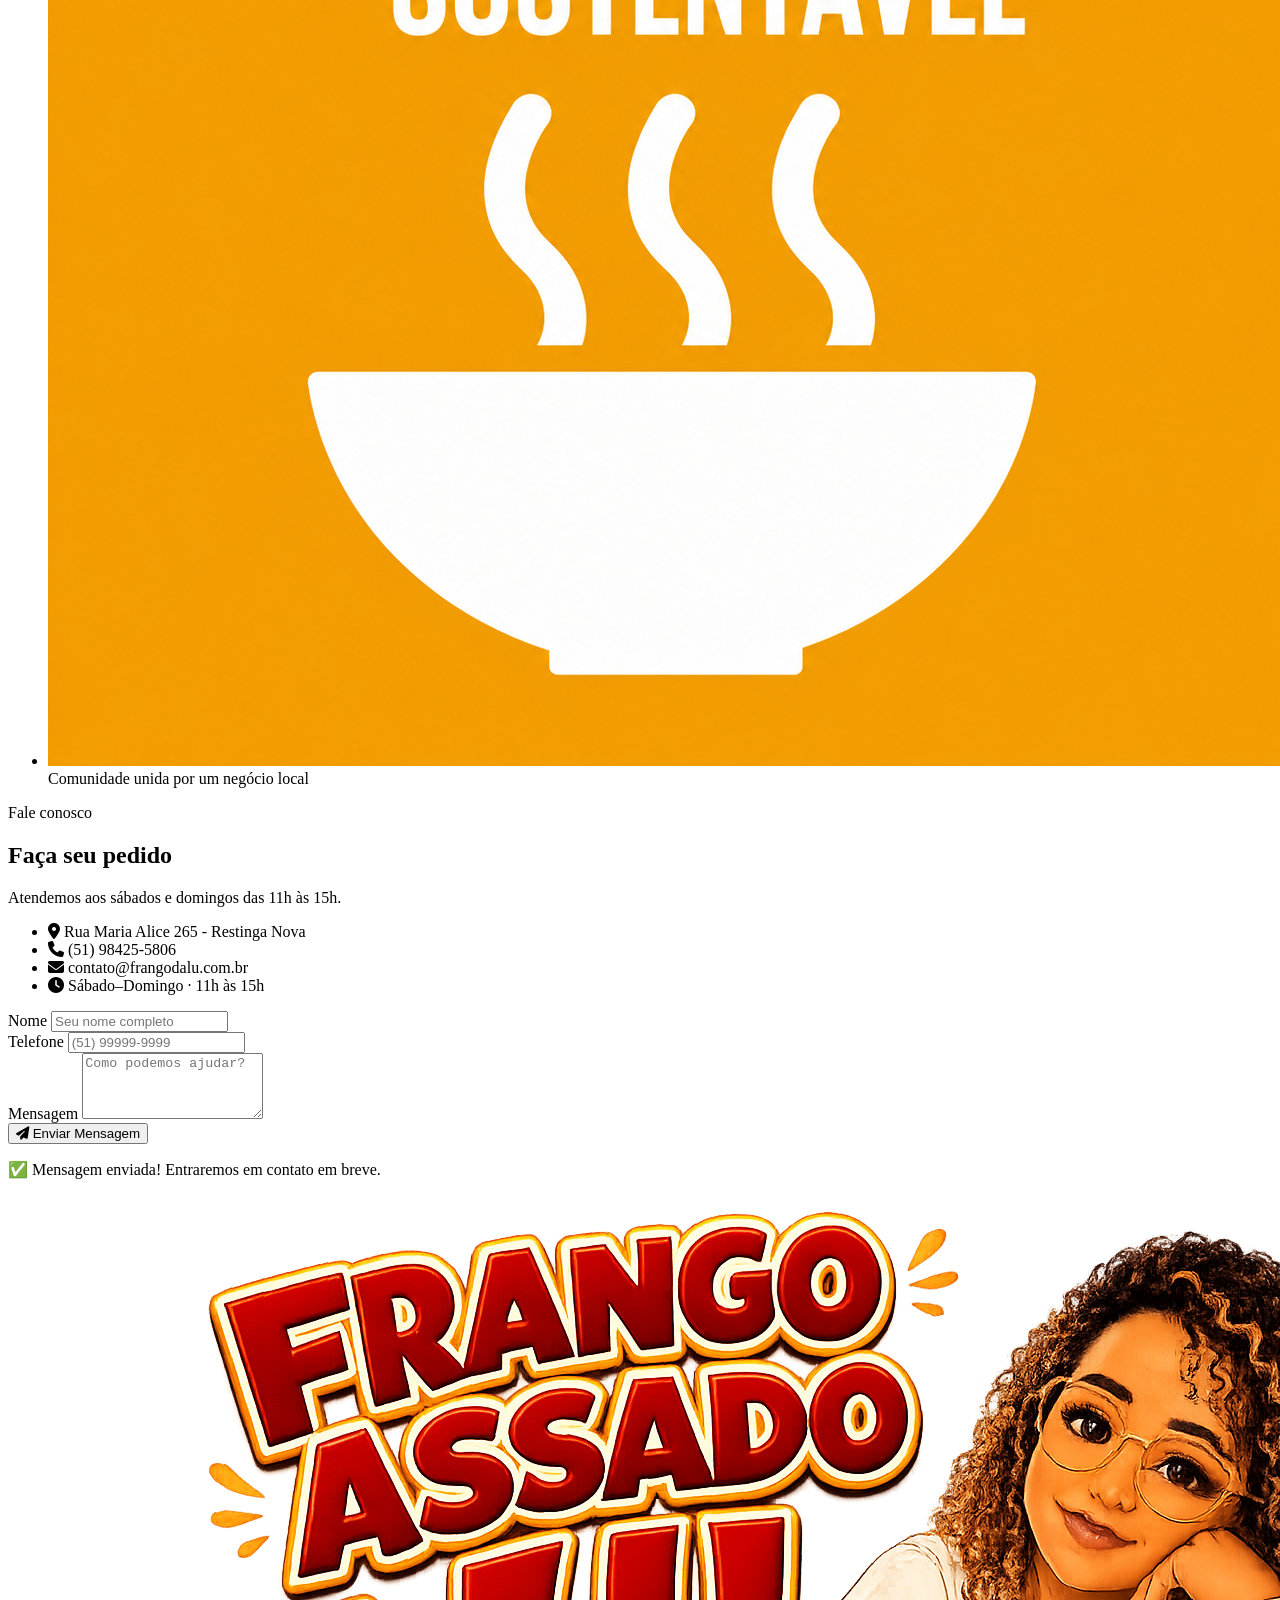
==== commit 6e81e61f: "Update stylesheet link to use style.css" ====
--- a/Projeto-Frango/index.html
+++ b/Projeto-Frango/index.html
@@ -18,7 +18,7 @@
       rel="stylesheet"
       href="https://cdnjs.cloudflare.com/ajax/libs/font-awesome/6.4.0/css/all.min.css"
     />
-    <link rel="stylesheet" href="frango.css" />
+    <link rel="stylesheet" href="./style.css" />
     <link
       rel="shortcut icon"
       href="Imagens/Image 5 7 de jun. de 2026, 18_59_20.png"
